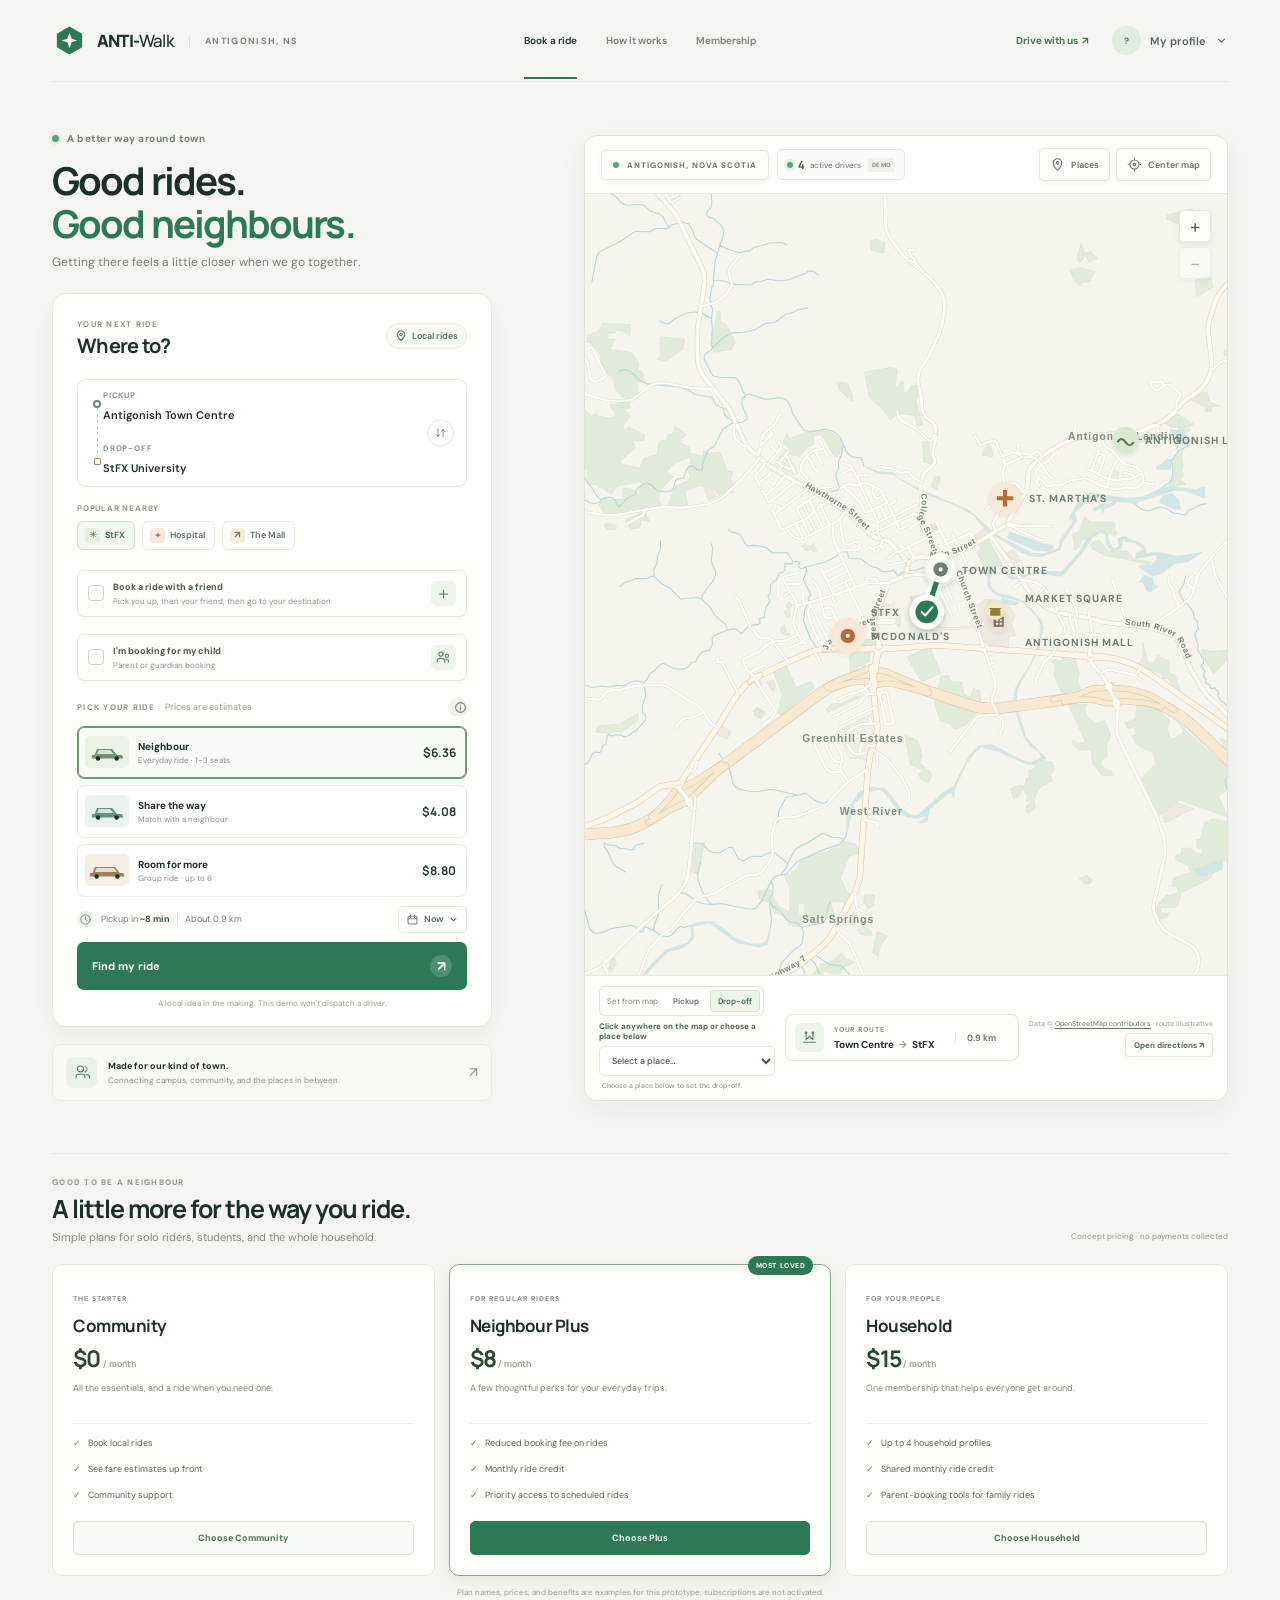
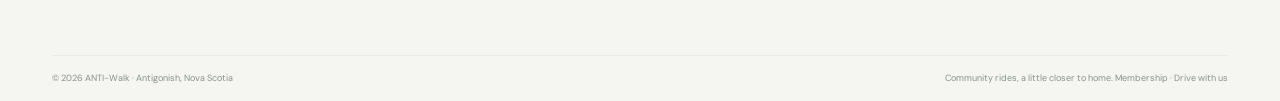
==== index.html @ 7296fa8b "saving updated app" ====
<!doctype html>
<html lang="en">
  <head>
    <meta charset="UTF-8" />
    <meta name="viewport" content="width=device-width, initial-scale=1.0" />
    <meta
      name="description"
      content="A local-first rideshare concept for getting around Antigonish, Nova Scotia."
    />
    <meta name="theme-color" content="#f5f6f1" />
    <title>ANTI-Walk — Antigonish rides</title>
    <link rel="preconnect" href="https://fonts.googleapis.com" />
    <link rel="preconnect" href="https://fonts.gstatic.com" crossorigin />
    <link
      href="https://fonts.googleapis.com/css2?family=DM+Sans:wght@400;500;600;700&family=Manrope:wght@400;500;600;700;800&display=swap"
      rel="stylesheet"
    />
    <link rel="stylesheet" href="styles.css" />
  </head>
  <body>
    <div class="app-shell">
      <header class="topbar">
        <a class="brand" href="#" aria-label="ANTI-Walk home">
          <span class="brand-mark" aria-hidden="true">
            <svg viewBox="0 0 36 36" fill="none">
              <path d="M18 3.5 31 11v14L18 32.5 5 25V11L18 3.5Z" fill="currentColor" />
              <path d="m18 10 2.25 6.2L26 18l-5.75 1.8L18 26l-2.25-6.2L10 18l5.75-1.8L18 10Z" fill="#F5F6F1" />
            </svg>
          </span>
          <span class="brand-name">ANTI-<span>Walk</span></span>
          <span class="brand-location">ANTIGONISH, NS</span>
        </a>
        <nav class="top-nav" aria-label="Main navigation">
          <a class="nav-link active" href="#book">Book a ride</a>
          <a class="nav-link" href="#how-it-works">How it works</a>
          <a class="nav-link" href="#membership">Membership</a>
        </nav>
        <div class="top-actions">
          <a class="top-drive-link" href="driver.html">Drive with us <span aria-hidden="true">↗</span></a>
          <button class="profile-button" id="user-profile-button" type="button" aria-haspopup="dialog" aria-controls="user-profile-dialog">
            <span class="profile-initials" id="profile-initials">?</span>
            <span class="profile-label" id="profile-button-label">My profile</span>
            <svg viewBox="0 0 16 16" aria-hidden="true"><path d="m4 6 4 4 4-4" /></svg>
          </button>
        </div>
      </header>

      <main class="workspace" id="book">
        <section class="booking-column" aria-labelledby="page-title">
          <div class="intro">
            <div class="eyebrow"><span class="live-dot"></span> A better way around town</div>
            <h1 id="page-title">Good rides.<br /><span>Good neighbours.</span></h1>
            <p>Getting there feels a little closer when we go together.</p>
          </div>

          <section class="booking-card" aria-label="Plan your ride">
            <div class="card-heading">
              <div>
                <span class="section-kicker">YOUR NEXT RIDE</span>
                <h2>Where to?</h2>
              </div>
              <span class="local-badge">
                <svg viewBox="0 0 16 16" aria-hidden="true"><path d="M8 14s5-4.3 5-8A5 5 0 0 0 3 6c0 3.7 5 8 5 8Z" /><circle cx="8" cy="6" r="1.7" /></svg>
                Local rides
              </span>
            </div>

            <form id="ride-form">
              <div class="route-fields">
                <div class="route-rail" aria-hidden="true">
                  <span class="rail-dot pickup-dot"></span>
                  <span class="rail-line"></span>
                  <span class="rail-square"></span>
                </div>
                <label class="location-field" for="pickup">
                  <span class="field-label">PICKUP</span>
                  <input id="pickup" name="pickup" list="local-places" value="Antigonish Town Centre" autocomplete="off" required />
                </label>
                <button class="swap-button" id="swap-route" type="button" aria-label="Swap pickup and destination">
                  <svg viewBox="0 0 20 20" aria-hidden="true"><path d="M6 4v11m0 0-3-3m3 3 3-3M14 16V5m0 0-3 3m3-3 3 3" /></svg>
                </button>
                <label class="location-field destination-field" for="destination">
                  <span class="field-label">DROP-OFF</span>
                  <input id="destination" name="destination" list="local-places" value="StFX University" autocomplete="off" required />
                </label>
                <datalist id="local-places">
                  <option value="McDonald's"></option>
                  <option value="Antigonish Town Centre"></option>
                  <option value="StFX University"></option>
                  <option value="St. Martha's Regional Hospital"></option>
                  <option value="Antigonish Mall"></option>
                  <option value="Antigonish Market Square"></option>
                  <option value="Antigonish Landing"></option>
                  <option value="Pomquet Beach"></option>
                  <option value="Paqtnkek Mi'kmaw Nation"></option>
                </datalist>
              </div>

              <div class="quick-destinations">
                <span class="quick-label">POPULAR NEARBY</span>
                <div class="destination-chips">
                  <button class="destination-chip selected" type="button" data-place="StFX University">
                    <span class="chip-icon campus-icon">✳</span> StFX
                  </button>
                  <button class="destination-chip" type="button" data-place="St. Martha's Regional Hospital">
                    <span class="chip-icon hospital-icon">+</span> Hospital
                  </button>
                  <button class="destination-chip" type="button" data-place="Antigonish Mall">
                    <span class="chip-icon shop-icon">↗</span> The Mall
                  </button>
                </div>
              </div>

              <label class="friend-booking-toggle" for="ride-with-friend">
                <input id="ride-with-friend" type="checkbox" />
                <span class="toggle-check" aria-hidden="true"></span>
                <span class="child-toggle-copy"><strong>Book a ride with a friend</strong><small>Pick you up, then your friend, then go to your destination</small></span>
                <span class="friend-icon" aria-hidden="true">＋</span>
              </label>
              <fieldset class="friend-pickup-fields" id="friend-pickup-fields" hidden disabled>
                <legend>Your friend's stop</legend>
                <p>We'll plan the pickup order as you → your friend → your destination.</p>
                <div class="friend-fields">
                  <label class="form-field">Friend's name
                    <input id="friend-name" name="friendName" autocomplete="off" placeholder="First name" required />
                  </label>
                  <label class="form-field">Friend's pickup location
                    <input id="friend-pickup" name="friendPickup" list="local-places" autocomplete="off" placeholder="Enter or choose a place" required />
                  </label>
                </div>
              </fieldset>

              <label class="child-booking-toggle" for="book-for-child">
                <input id="book-for-child" type="checkbox" />
                <span class="toggle-check" aria-hidden="true"></span>
                <span class="child-toggle-copy"><strong>I'm booking for my child</strong><small>Parent or guardian booking</small></span>
                <span class="family-icon" aria-hidden="true">
                  <svg viewBox="0 0 20 20"><circle cx="7" cy="6" r="2.5" /><circle cx="14" cy="8" r="2" /><path d="M2.5 16v-1.5A3.5 3.5 0 0 1 6 11h2a3.5 3.5 0 0 1 3.5 3.5V16m.5-4h1a3 3 0 0 1 3 3v1" /></svg>
                </span>
              </label>
              <fieldset class="child-details" id="child-details" hidden disabled>
                <legend>Child ride details</legend>
                <p class="child-safety-note">Parent-authorized rides are a concept only in this demo. No trip or driver is contacted.</p>
                <div class="child-fields">
                  <label class="form-field">Child's first name
                    <input id="child-name" name="childName" autocomplete="off" placeholder="First name" required />
                  </label>
                  <label class="form-field">Child's age
                    <input id="child-age" name="childAge" type="number" min="1" max="17" inputmode="numeric" placeholder="Age" required />
                  </label>
                  <label class="form-field full-field">Parent / guardian phone
                    <input id="guardian-phone" name="guardianPhone" type="tel" autocomplete="tel" placeholder="Best number to reach you" required />
                  </label>
                  <label class="form-field">Trusted adult at drop-off
                    <input id="dropoff-adult" name="dropoffAdult" autocomplete="off" placeholder="Adult's name" required />
                  </label>
                  <label class="form-field">Their phone number
                    <input id="dropoff-phone" name="dropoffPhone" type="tel" autocomplete="off" placeholder="Contact number" required />
                  </label>
                </div>
                <label class="guardian-consent">
                  <input id="guardian-consent" type="checkbox" required />
                  <span>I am the parent / legal guardian and authorize this ride. I have arranged a safe hand-off at both ends.</span>
                </label>
                <p class="child-privacy-note">Don't enter real contact details in this demo. Information stays in this page and is not sent to a service.</p>
              </fieldset>

              <div class="ride-options-heading">
                <div>
                  <span class="section-kicker">PICK YOUR RIDE</span>
                  <span class="ride-options-note">Prices are estimates</span>
                </div>
                <button class="info-button" type="button" aria-label="About estimated fares" title="Fares are illustrative estimates for this demo.">
                  <svg viewBox="0 0 16 16" aria-hidden="true"><circle cx="8" cy="8" r="6" /><path d="M8 7v4m0-6h.01" /></svg>
                </button>
              </div>
              <div class="ride-options" role="radiogroup" aria-label="Choose a ride">
                <button class="ride-option selected" type="button" role="radio" aria-checked="true" data-ride="neighbour">
                  <span class="ride-art neighbour-art" aria-hidden="true">
                    <svg viewBox="0 0 58 34" fill="none"><path d="M8 21.5h3l3.5-9h22l7 9h5.5a3 3 0 0 1 3 3v2H7v-2a3 3 0 0 1 1-3Z" fill="currentColor" /><path d="m17 14-2.5 6h24l-4.8-6H17Z" fill="#F5F6F1" opacity=".8" /><circle cx="16" cy="26.5" r="3.2" fill="#142D26" /><circle cx="43" cy="26.5" r="3.2" fill="#142D26" /></svg>
                  </span>
                  <span class="ride-copy"><strong>Neighbour</strong><small>Everyday ride · 1–3 seats</small></span>
                  <span class="ride-price" id="neighbour-price">$8.50</span>
                </button>
                <button class="ride-option" type="button" role="radio" aria-checked="false" data-ride="shared">
                  <span class="ride-art shared-art" aria-hidden="true">
                    <svg viewBox="0 0 58 34" fill="none"><path d="M8 21.5h3l3.5-9h22l7 9h5.5a3 3 0 0 1 3 3v2H7v-2a3 3 0 0 1 1-3Z" fill="currentColor" /><path d="m17 14-2.5 6h24l-4.8-6H17Z" fill="#F5F6F1" opacity=".8" /><circle cx="16" cy="26.5" r="3.2" fill="#142D26" /><circle cx="43" cy="26.5" r="3.2" fill="#142D26" /></svg>
                  </span>
                  <span class="ride-copy"><strong>Share the way</strong><small>Match with a neighbour</small></span>
                  <span class="ride-price" id="shared-price">$5.50</span>
                </button>
                <button class="ride-option" type="button" role="radio" aria-checked="false" data-ride="group">
                  <span class="ride-art group-art" aria-hidden="true">
                    <svg viewBox="0 0 58 34" fill="none"><path d="M5 21.5h3l3.5-9h29l7 9h3.5a3 3 0 0 1 3 3v2H4v-2a3 3 0 0 1 1-3Z" fill="currentColor" /><path d="m14 14-2.5 6h32l-4.8-6H14Z" fill="#F5F6F1" opacity=".8" /><circle cx="14" cy="26.5" r="3.2" fill="#142D26" /><circle cx="44" cy="26.5" r="3.2" fill="#142D26" /></svg>
                  </span>
                  <span class="ride-copy"><strong>Room for more</strong><small>Group ride · up to 6</small></span>
                  <span class="ride-price" id="group-price">$12.00</span>
                </button>
              </div>

              <div class="ride-meta">
                <span class="arrival-icon" aria-hidden="true">
                  <svg viewBox="0 0 18 18"><circle cx="9" cy="9" r="6.5" /><path d="M9 5v4l2.5 1.5" /></svg>
                </span>
                <span>Pickup in <strong>~8 min</strong></span>
                <span class="meta-divider"></span>
                <span id="trip-distance">About 3 km</span>
                <button class="schedule-button" type="button" id="schedule-button">
                  <svg viewBox="0 0 16 16" aria-hidden="true"><rect x="2.5" y="4" width="11" height="9.5" rx="1.5" /><path d="M5.5 2.5v3M10.5 2.5v3M2.5 7h11" /></svg>
                  Now
                  <svg class="chevron" viewBox="0 0 16 16" aria-hidden="true"><path d="m4 6 4 4 4-4" /></svg>
                </button>
              </div>

              <button class="request-button" id="request-ride" type="submit">
                <span>Find my ride</span>
                <span class="request-arrow" aria-hidden="true">↗</span>
              </button>
              <p class="demo-note">A local idea in the making. This demo won't dispatch a driver.</p>
            </form>
          </section>

          <div class="community-note" id="how-it-works">
            <span class="community-icon" aria-hidden="true">
              <svg viewBox="0 0 24 24"><path d="M16 20v-1.5a3.5 3.5 0 0 0-3.5-3.5h-5A3.5 3.5 0 0 0 4 18.5V20m6-8a4 4 0 1 0 0-8 4 4 0 0 0 0 8Zm6-7.5a4 4 0 0 1 0 7.7m2 3.3h.5a3.5 3.5 0 0 1 3.5 3.5V20" /></svg>
            </span>
            <span><strong>Made for our kind of town.</strong><small>Connecting campus, community, and the places in between.</small></span>
            <span class="community-arrow" aria-hidden="true">↗</span>
          </div>
        </section>

        <section class="map-panel" aria-label="Interactive map and trip route">
          <div class="map-topline">
            <div class="map-location-group">
              <span class="map-live"><span class="live-dot"></span> ANTIGONISH, NOVA SCOTIA</span>
              <span class="active-driver-counter" aria-label="4 sample active drivers, demo only">
                <span class="active-driver-dot" aria-hidden="true"></span>
                <strong id="active-driver-count">4</strong>
                <span>active drivers</span>
                <small>DEMO</small>
              </span>
            </div>
            <div class="map-topline-actions">
              <button type="button" class="map-layer-button" id="choose-local-place" aria-label="Choose from local places">
                <svg viewBox="0 0 18 18" aria-hidden="true"><path d="M9 16s5-4.2 5-9a5 5 0 0 0-10 0c0 4.8 5 9 5 9Z" /><circle cx="9" cy="7" r="1.5" /></svg>
                <span>Places</span>
              </button>
              <button type="button" class="map-layer-button" id="center-map" aria-label="Center the map">
                <svg viewBox="0 0 18 18" aria-hidden="true"><circle cx="9" cy="9" r="5.5" /><circle cx="9" cy="9" r="1.5" /><path d="M9 1v2m0 12v2M1 9h2m12 0h2" /></svg>
                <span>Center map</span>
              </button>
            </div>
          </div>
          <div class="map-canvas" id="map-canvas">
            <div class="local-map-fallback" id="local-map-fallback" hidden>
              <div class="local-map-fallback-card">
                <strong>Choose a local place</strong>
                <p id="local-map-target-label">Choose a local place to set your selected stop. No map key is needed.</p>
                <div class="local-map-places" role="group" aria-label="Choose a local place">
                  <button type="button" class="local-map-place" data-local-place="McDonald's">McDonald's</button>
                  <button type="button" class="local-map-place" data-local-place="Antigonish Town Centre">Town Centre</button>
                  <button type="button" class="local-map-place" data-local-place="StFX University">StFX</button>
                  <button type="button" class="local-map-place" data-local-place="St. Martha's Regional Hospital">St. Martha's Hospital</button>
                  <button type="button" class="local-map-place" data-local-place="Antigonish Mall">Antigonish Mall</button>
                  <button type="button" class="local-map-place" data-local-place="Antigonish Market Square">Market Square</button>
                </div>
              </div>
            </div>
            <svg class="map-drawing" id="local-map" viewBox="0 0 900 760" preserveAspectRatio="xMidYMid slice" role="group" aria-labelledby="map-title map-desc">
              <title id="map-title">Street map of Antigonish, Nova Scotia</title>
              <desc id="map-desc">A local map using OpenStreetMap roads, buildings, land cover, and waterways. Click a labeled place or any map position to set the selected stop; drag to pan and use the plus and minus buttons to zoom.</desc>
              <defs>
                <filter id="marker-shadow" x="-60%" y="-60%" width="220%" height="220%">
                  <feDropShadow dx="0" dy="4" stdDeviation="4" flood-color="#254137" flood-opacity=".16" />
                </filter>
              </defs>
              <image href="antigonish-map.svg" x="0" y="0" width="900" height="760" preserveAspectRatio="none" aria-hidden="true" />
              <g class="map-place" data-map-place="town">
                <circle cx="483.8" cy="365.4" r="16" fill="#FCFDF9" />
                <circle cx="483.8" cy="365.4" r="5" fill="#657A6C" />
                <text x="504.8" y="369.4">TOWN CENTRE</text>
              </g>
              <g class="map-place" data-map-place="stfx">
                <circle cx="470.3" cy="406.8" r="18" fill="#DAE8D2" />
                <path d="M470.3 392.8 474.3 403.8l11 3-11 3-4 11-4-11-11-3 11-3 4-11Z" fill="#426B4D" />
                <text x="444" y="410.8" text-anchor="end">STFX</text>
              </g>
              <g class="map-place" data-map-place="hospital">
                <circle cx="546.5" cy="296.1" r="16" fill="#F8E8D8" />
                <path d="M544.5 288.1h4v6h6v4h-6v6h-4v-6h-6v-4h6v-6Z" fill="#B56B3D" />
                <text x="569.5" y="300.1">ST. MARTHA'S</text>
              </g>
              <g class="map-place" data-map-place="mcdonalds">
                <circle cx="393.4" cy="430.1" r="17" fill="#F8E8D8" />
                <circle cx="393.4" cy="430.1" r="7" fill="#B56B3D" />
                <circle cx="393.4" cy="430.1" r="2" fill="#FCFDF9" />
                <text x="416.4" y="434.1">MCDONALD'S</text>
              </g>
              <g class="map-place" data-map-place="mall">
                <circle cx="540.3" cy="416.4" r="10" fill="#E8E2D6" />
                <path d="M535.3 411.4h10v10h-10z" fill="#7B6A53" opacity=".9" />
                <path d="M537.8 413.9h2v2h-2zm3.5 0h2v2h-2zm-3.5 3.5h2v2h-2zm3.5 0h2v2h-2z" fill="#F5F6F1" />
                <text x="566" y="440">ANTIGONISH MALL</text>
              </g>
              <g class="map-place" data-map-place="market">
                <circle cx="537" cy="405.5" r="9" fill="#F5E9BF" />
                <path d="M532 405.5h10v5h-10zM531 403h12l-2 2.5h-8l-2-2.5Z" fill="#947D38" />
                <text x="566" y="397">MARKET SQUARE</text>
              </g>
              <g class="map-place" data-map-place="landing">
                <circle cx="663.8" cy="239.5" r="13" fill="#DAE8D2" />
                <path d="M655.8 241.5c3-4 5-4 8 0s5 4 8 0" fill="none" stroke="#537A55" stroke-width="2" />
                <text x="682.8" y="243.5">ANTIGONISH LANDING</text>
              </g>
              <path id="route-shadow" d="M483.8 365.4 L470.3 406.8" fill="none" stroke="#FAFCF7" stroke-width="13" stroke-linecap="round" />
              <path id="route-line" d="M483.8 365.4 L470.3 406.8" fill="none" stroke="#2E7955" stroke-width="5" stroke-linecap="round" stroke-dasharray="7 7" />
              <g id="pickup-marker" class="map-marker" transform="translate(483.8 365.4)" filter="url(#marker-shadow)">
                <circle r="13" fill="#FCFDF9" />
                <circle r="7" fill="#6C7E70" />
                <circle r="2" fill="#FCFDF9" />
              </g>
              <g id="destination-marker" class="map-marker" transform="translate(470.3 406.8)" filter="url(#marker-shadow)">
                <circle r="17" fill="#FCFDF9" />
                <circle r="11" fill="#2E7955" />
                <path d="m-5 0 3.5 3.5 7-8" fill="none" stroke="#FCFDF9" stroke-width="2" stroke-linecap="round" stroke-linejoin="round" />
              </g>
              <g id="friend-marker" class="map-marker" transform="translate(300 430)" filter="url(#marker-shadow)" display="none">
                <circle r="15" fill="#FCFDF9" />
                <circle r="9" fill="#C18A43" />
                <text x="0" y="3" text-anchor="middle" fill="#FCFDF9" font-family="DM Sans,sans-serif" font-size="9" font-weight="700">F</text>
              </g>
              <g class="map-decoration" transform="translate(778 35)">
                <circle cx="26" cy="26" r="25" fill="#FCFDF9" opacity=".9" />
                <path d="m26 10 6 16-6-3-6 3 6-16Z" fill="#2E7955" />
                <text x="26" y="45" text-anchor="middle" fill="#6C7E70" font-family="DM Sans,sans-serif" font-size="8" font-weight="700">N</text>
              </g>
            </svg>
            <div class="map-zoom-controls" role="group" aria-label="Map zoom controls">
              <button type="button" id="zoom-map-in" aria-label="Zoom in">+</button>
              <button type="button" id="zoom-map-out" aria-label="Zoom out">−</button>
            </div>
          </div>
          <div class="map-toolbar">
            <div class="map-pick-area">
              <div class="map-pick-controls" id="map-pick-controls" role="group" aria-label="Choose what to set from the map">
                <span>Set from map</span>
                <button type="button" class="map-target-button" data-map-target="pickup" aria-pressed="false">Pickup</button>
                <button type="button" class="map-target-button" id="map-friend-target" data-map-target="friend" aria-pressed="false" hidden>Friend</button>
                <button type="button" class="map-target-button active" data-map-target="destination" aria-pressed="true">Drop-off</button>
              </div>
              <label class="map-place-label" for="map-place-select">Click anywhere on the map or choose a place below</label>
              <select id="map-place-select" class="map-place-select" aria-label="Choose a nearby pickup or drop-off location">
                <option value="">Select a place…</option>
                <option value="McDonald's">McDonald's</option>
                <option value="Antigonish Town Centre">Town Centre</option>
                <option value="StFX University">StFX University</option>
                <option value="St. Martha's Regional Hospital">St. Martha's Hospital</option>
                <option value="Antigonish Mall">Antigonish Mall</option>
                <option value="Antigonish Market Square">Market Square</option>
                <option value="Antigonish Landing">Antigonish Landing</option>
              </select>
              <div class="map-pick-instruction" id="map-pick-instruction">Choose a place below to set the drop-off.</div>
            </div>
            <div class="route-summary">
              <span class="summary-icon" aria-hidden="true">
                <svg viewBox="0 0 20 20"><path d="M3 15.5h14m-11-11v8l4-4 4 4v-8" /><circle cx="6" cy="4.5" r="1" /><circle cx="14" cy="4.5" r="1" /></svg>
              </span>
              <span><small>YOUR ROUTE</small><strong class="route-summary-text"><span id="route-origin-label">Town Centre</span><span id="friend-route-summary" hidden> <i>→</i> <span id="friend-route-label"></span></span> <i>→</i> <span id="route-destination-label">StFX</span></strong></span>
              <span class="summary-distance" id="map-distance">3.1 km</span>
            </div>
            <div class="map-footer-actions">
              <div class="map-disclaimer" id="map-disclaimer">
                Data © <a href="https://www.openstreetmap.org/copyright" target="_blank" rel="noopener noreferrer">OpenStreetMap contributors</a> · route illustrative
              </div>
              <a class="map-directions-link" id="map-directions-link" href="https://www.google.com/maps/dir/?api=1&amp;origin=Antigonish%20Town%20Centre%2C%20Antigonish%2C%20NS&amp;destination=StFX%20University%2C%20Antigonish%2C%20NS&amp;travelmode=driving" target="_blank" rel="noopener noreferrer">Open directions ↗</a>
            </div>
          </div>
        </section>
      </main>
      <section class="membership-section" id="membership" aria-labelledby="membership-title">
        <div class="membership-heading">
          <div>
            <span class="section-kicker">GOOD TO BE A NEIGHBOUR</span>
            <h2 id="membership-title">A little more for the way you ride.</h2>
            <p>Simple plans for solo riders, students, and the whole household.</p>
          </div>
          <span class="membership-note">Concept pricing · no payments collected</span>
        </div>
        <div class="membership-grid">
          <article class="membership-card">
            <span class="plan-label">THE STARTER</span>
            <h3>Community</h3>
            <p class="plan-price">$0<span> / month</span></p>
            <p class="plan-summary">All the essentials, and a ride when you need one.</p>
            <ul><li>Book local rides</li><li>See fare estimates up front</li><li>Community support</li></ul>
            <button type="button" class="plan-button" data-plan="Community">Choose Community</button>
          </article>
          <article class="membership-card featured-plan">
            <span class="plan-label">FOR REGULAR RIDERS</span>
            <h3>Neighbour Plus</h3>
            <p class="plan-price">$8<span> / month</span></p>
            <p class="plan-summary">A few thoughtful perks for your everyday trips.</p>
            <ul><li>Reduced booking fee on rides</li><li>Monthly ride credit</li><li>Priority access to scheduled rides</li></ul>
            <button type="button" class="plan-button" data-plan="Neighbour Plus">Choose Plus</button>
            <span class="popular-plan">MOST LOVED</span>
          </article>
          <article class="membership-card">
            <span class="plan-label">FOR YOUR PEOPLE</span>
            <h3>Household</h3>
            <p class="plan-price">$15<span> / month</span></p>
            <p class="plan-summary">One membership that helps everyone get around.</p>
            <ul><li>Up to 4 household profiles</li><li>Shared monthly ride credit</li><li>Parent-booking tools for family rides</li></ul>
            <button type="button" class="plan-button" data-plan="Household">Choose Household</button>
          </article>
        </div>
        <p class="membership-footnote">Plan names, prices, and benefits are examples for this prototype; subscriptions are not activated.</p>
      </section>
      <div class="toast" id="toast" role="status" aria-live="polite"></div>
      <dialog class="schedule-dialog" id="schedule-dialog">
        <form method="dialog">
          <span class="dialog-kicker">PLAN AHEAD</span>
          <h2>When do you need a ride?</h2>
          <p>Choose a time to see how a scheduled trip could work.</p>
          <label for="ride-time">Pickup time</label>
          <input type="datetime-local" id="ride-time" />
          <div class="dialog-actions">
            <button class="dialog-cancel" value="cancel">Cancel</button>
            <button class="dialog-confirm" id="save-time" value="confirm">Set pickup time</button>
          </div>
        </form>
      </dialog>
      <dialog class="schedule-dialog user-profile-dialog" id="user-profile-dialog">
        <form id="user-profile-form">
          <div class="profile-dialog-heading">
            <div>
              <span class="dialog-kicker">YOUR RIDER PROFILE</span>
              <h2>Make yourself at home.</h2>
            </div>
            <button class="profile-dialog-close" id="close-profile-dialog" type="button" aria-label="Close profile">×</button>
          </div>
          <p>Keep your rider details handy for future trips.</p>
          <label for="rider-name">Name you'd like us to use</label>
          <input id="rider-name" name="name" autocomplete="name" maxlength="60" placeholder="Your name" required />
          <label for="rider-email">Email <span class="optional-label">OPTIONAL</span></label>
          <input id="rider-email" name="email" type="email" autocomplete="email" maxlength="120" placeholder="you@example.com" />
          <label for="rider-phone">Phone <span class="optional-label">OPTIONAL</span></label>
          <input id="rider-phone" name="phone" type="tel" autocomplete="tel" maxlength="30" placeholder="(902) 555-0123" />
          <label for="rider-type">I mostly ride as</label>
          <select id="rider-type" name="riderType">
            <option>Local rider</option>
            <option>StFX student</option>
            <option>Parent or caregiver</option>
            <option>Visitor to Antigonish</option>
          </select>
          <div class="profile-membership-row"><span>Current concept plan</span><strong id="profile-membership">Community</strong></div>
          <p class="profile-storage-note">This demo saves your profile only in this browser on this device. No account service is connected.</p>
          <p class="profile-status" id="profile-status" role="status" aria-live="polite"></p>
          <div class="dialog-actions">
            <button class="dialog-cancel" id="cancel-profile-dialog" type="button">Cancel</button>
            <button class="dialog-confirm" type="submit">Save profile</button>
          </div>
        </form>
      </dialog>
      <footer class="site-footer">
        <span>© 2026 ANTI-Walk · Antigonish, Nova Scotia</span>
        <span>Community rides, a little closer to home. <a href="#membership">Membership</a> · <a href="driver.html">Drive with us</a></span>
      </footer>
    </div>
    <script src="app.js"></script>
  </body>
</html>
---- styles.css ----
:root {
  color-scheme: light;
  --ink: #1d3028;
  --ink-soft: #52635a;
  --muted: #8c968d;
  --green: #2e7955;
  --green-dark: #235d41;
  --green-pale: #edf4ed;
  --paper: #f5f6f1;
  --white: #fffefa;
  --line: #e8ebe4;
  --font-body: "DM Sans", sans-serif;
  --font-display: "Manrope", sans-serif;
  font-family: var(--font-body);
  color: var(--ink);
  background: var(--paper);
  font-synthesis: none;
  text-rendering: optimizeLegibility;
}

* { box-sizing: border-box; }

body {
  margin: 0;
  min-width: 320px;
  min-height: 100vh;
  background: var(--paper);
}

button, input { font: inherit; }
button { color: inherit; }
a { color: inherit; text-decoration: none; }

.app-shell {
  width: min(1512px, 100%);
  min-height: 100vh;
  margin: 0 auto;
  padding: 0 52px;
}

.topbar {
  height: 82px;
  display: flex;
  align-items: center;
  justify-content: space-between;
  border-bottom: 1px solid #e8ebe5;
}

.brand {
  display: flex;
  align-items: center;
  gap: 10px;
}

.brand-mark { width: 35px; height: 35px; color: var(--green); display: inline-flex; }
.brand-mark svg { width: 100%; height: 100%; }
.brand-name { font: 800 17px/1 var(--font-display); letter-spacing: -.8px; }
.brand-name span { font-weight: 500; }
.brand-location {
  color: #78867d;
  border-left: 1px solid #dfe4db;
  margin-left: 5px;
  padding-left: 15px;
  font-size: 9px;
  font-weight: 700;
  letter-spacing: 1.35px;
}

.top-nav { display: flex; align-items: center; gap: 36px; margin-left: 54px; }
.nav-link { color: #77827a; font-size: 12px; font-weight: 600; transition: color .18s ease; }
.nav-link:hover, .nav-link.active { color: var(--ink); }
.nav-link.active { position: relative; }
.nav-link.active::after {
  content: "";
  position: absolute;
  bottom: -32px;
  left: 0;
  width: 100%;
  height: 2px;
  background: var(--green);
}

.profile-button {
  display: flex;
  align-items: center;
  gap: 9px;
  padding: 6px 0 6px 9px;
  border: 0;
  background: transparent;
  cursor: pointer;
  color: var(--ink-soft);
  font-size: 11px;
  font-weight: 600;
}
.profile-initials {
  width: 29px;
  height: 29px;
  display: grid;
  place-items: center;
  border-radius: 50%;
  color: #4c7057;
  background: #e2ebdf;
  font-size: 9px;
  font-weight: 700;
}
.profile-button svg, .schedule-button .chevron { width: 13px; height: 13px; fill: none; stroke: currentColor; stroke-width: 1.5; }

.workspace {
  min-height: calc(100vh - 128px);
  display: grid;
  grid-template-columns: minmax(390px, 440px) minmax(0, 1fr);
  gap: clamp(42px, 7.2vw, 106px);
  padding: 49px 0 52px;
}

.booking-column { width: 100%; max-width: 440px; }
.intro { margin: 1px 0 23px; }
.eyebrow, .map-live {
  display: flex;
  align-items: center;
  gap: 8px;
  color: #748176;
  font-size: 10px;
  font-weight: 700;
  letter-spacing: .55px;
}
.live-dot {
  width: 7px;
  height: 7px;
  flex: 0 0 auto;
  border-radius: 50%;
  background: #5da477;
  box-shadow: 0 0 0 3px #e4efe3;
}
h1 {
  margin: 14px 0 8px;
  font: 700 clamp(31px, 3vw, 39px)/1.13 var(--font-display);
  letter-spacing: -1.9px;
}
h1 span { color: var(--green); }
.intro p { margin: 0; color: #77837a; font-size: 12px; }

.booking-card {
  padding: 25px 24px 18px;
  border: 1px solid #e6e9e1;
  border-radius: 14px;
  background: var(--white);
  box-shadow: 0 7px 25px rgba(27, 49, 37, .045);
}
.card-heading { display: flex; align-items: flex-start; justify-content: space-between; margin-bottom: 21px; }
.section-kicker {
  display: block;
  color: #8b968d;
  font-size: 8px;
  font-weight: 700;
  letter-spacing: 1.25px;
}
.card-heading h2 {
  margin: 5px 0 0;
  font: 700 20px/1.2 var(--font-display);
  letter-spacing: -.7px;
}
.local-badge {
  display: inline-flex;
  align-items: center;
  gap: 5px;
  margin-top: 4px;
  padding: 6px 8px;
  border: 1px solid #e5eee4;
  border-radius: 20px;
  color: #55725c;
  background: #f7faf4;
  font-size: 9px;
  font-weight: 600;
}
.local-badge svg { width: 12px; height: 12px; fill: none; stroke: currentColor; stroke-width: 1.4; }

.route-fields {
  position: relative;
  display: flex;
  flex-direction: column;
  padding-left: 25px;
  border: 1px solid #e7eae3;
  border-radius: 9px;
  background: #fff;
}
.route-rail { position: absolute; top: 20px; bottom: 21px; left: 15px; display: flex; align-items: center; flex-direction: column; }
.rail-dot { width: 8px; height: 8px; flex: 0 0 auto; border: 2px solid #698773; border-radius: 50%; }
.rail-line { width: 1px; min-height: 15px; flex: 1; background: repeating-linear-gradient(to bottom, #bec9bd 0, #bec9bd 3px, transparent 3px, transparent 6px); }
.rail-square { width: 7px; height: 7px; flex: 0 0 auto; border: 1.5px solid #bb8553; border-radius: 1px; }
.location-field { display: block; min-width: 0; padding: 10px 12px 9px 0; }
.location-field + .location-field { border-top: 1px solid #edf0ea; }
.field-label { display: block; margin-bottom: 3px; color: #8b968d; font-size: 8px; font-weight: 700; letter-spacing: .8px; }
.location-field input {
  width: 100%;
  padding: 0;
  border: 0;
  outline: 0;
  color: var(--ink);
  background: transparent;
  font-size: 11px;
  font-weight: 600;
}
.location-field input:focus-visible { text-decoration: underline; text-decoration-color: #b6d0b9; text-underline-offset: 3px; }
.swap-button {
  position: absolute;
  z-index: 1;
  top: 50%;
  right: 12px;
  display: grid;
  width: 27px;
  height: 27px;
  place-items: center;
  transform: translateY(-50%);
  border: 1px solid #e7ebe4;
  border-radius: 50%;
  background: #fffefa;
  cursor: pointer;
  transition: background .15s, transform .15s;
}
.swap-button:hover { background: #eff5ed; transform: translateY(-50%) rotate(180deg); }
.swap-button svg { width: 13px; height: 13px; fill: none; stroke: #718076; stroke-width: 1.3; stroke-linecap: round; stroke-linejoin: round; }

.quick-destinations { margin: 16px 0 20px; }
.quick-label { display: block; margin-bottom: 8px; color: #939c93; font-size: 8px; font-weight: 700; letter-spacing: .8px; }
.destination-chips { display: flex; flex-wrap: wrap; gap: 7px; }
.destination-chip {
  display: inline-flex;
  align-items: center;
  gap: 5px;
  padding: 6px 9px 6px 7px;
  border: 1px solid #e9ece5;
  border-radius: 6px;
  color: #617067;
  background: #fff;
  cursor: pointer;
  font-size: 9px;
  font-weight: 600;
  transition: border-color .15s, background .15s, color .15s;
}
.destination-chip:hover, .destination-chip.selected { border-color: #d3e2d2; color: #3d684a; background: #f2f7f0; }
.chip-icon { display: inline-grid; width: 15px; height: 15px; place-items: center; border-radius: 4px; font-size: 10px; font-weight: 700; line-height: 1; }
.campus-icon { color: #507a50; background: #e6efe0; }
.hospital-icon { color: #a9714b; background: #f5eadd; }
.shop-icon { color: #817553; background: #f1eddf; }

.ride-options-heading { display: flex; justify-content: space-between; align-items: center; margin: 0 0 9px; }
.ride-options-heading > div { display: flex; align-items: baseline; gap: 9px; }
.ride-options-note { color: #98a097; font-size: 9px; }
.info-button { display: grid; width: 19px; height: 19px; place-items: center; border: 0; border-radius: 50%; background: #f0f3ed; color: #718075; cursor: help; }
.info-button svg { width: 13px; height: 13px; fill: none; stroke: currentColor; stroke-width: 1.3; stroke-linecap: round; }
.ride-options { display: grid; gap: 6px; }
.ride-option {
  min-height: 53px;
  display: flex;
  align-items: center;
  gap: 9px;
  padding: 6px 10px 6px 7px;
  border: 1px solid #eceee9;
  border-radius: 7px;
  text-align: left;
  background: #fff;
  cursor: pointer;
  transition: border-color .15s, background .15s, box-shadow .15s;
}
.ride-option:hover { border-color: #cdddcf; }
.ride-option.selected { border-color: #6b9b76; background: #f7faf5; box-shadow: inset 0 0 0 1px #6b9b76; }
.ride-art { width: 44px; height: 32px; flex: 0 0 auto; display: grid; place-items: center; border-radius: 5px; background: #edf3e9; }
.ride-art svg { width: 40px; height: 28px; }
.neighbour-art { color: #729269; background: #ecf2e7; }
.shared-art { color: #648e8a; background: #eaf3f0; }
.group-art { color: #a0805c; background: #f4eee5; }
.ride-copy { min-width: 0; display: flex; flex: 1; flex-direction: column; gap: 2px; }
.ride-copy strong { font-size: 10px; font-weight: 700; }
.ride-copy small { color: #89938b; font-size: 8px; }
.ride-price { color: #243b2e; font: 700 12px var(--font-display); white-space: nowrap; }

.ride-meta { min-height: 45px; display: flex; align-items: center; gap: 7px; color: #728078; font-size: 9px; }
.ride-meta strong { color: #3b5745; font-weight: 700; }
.arrival-icon { display: grid; place-items: center; width: 17px; height: 17px; border-radius: 50%; color: #698170; background: #eff4ed; }
.arrival-icon svg { width: 13px; height: 13px; fill: none; stroke: currentColor; stroke-width: 1.2; stroke-linecap: round; }
.meta-divider { height: 12px; border-left: 1px solid #dce1d9; }
.schedule-button {
  display: inline-flex;
  align-items: center;
  gap: 5px;
  margin-left: auto;
  padding: 6px 7px;
  border: 1px solid #e8ebe4;
  border-radius: 5px;
  color: #53665b;
  background: #fff;
  cursor: pointer;
  font-size: 9px;
  font-weight: 600;
}
.schedule-button:hover { border-color: #b5cdb8; }
.schedule-button > svg:first-child { width: 13px; height: 13px; fill: none; stroke: #6d8073; stroke-width: 1.25; stroke-linecap: round; stroke-linejoin: round; }
.schedule-button .chevron { width: 11px; height: 11px; }
.request-button {
  width: 100%;
  display: flex;
  align-items: center;
  justify-content: space-between;
  padding: 13px 15px;
  border: 0;
  border-radius: 7px;
  color: #fff;
  background: var(--green);
  cursor: pointer;
  font-size: 11px;
  font-weight: 700;
  transition: background .15s, transform .15s;
}
.request-button:hover { background: var(--green-dark); transform: translateY(-1px); }
.request-arrow { display: grid; width: 22px; height: 22px; place-items: center; border-radius: 50%; background: rgba(255,255,255,.16); font-size: 14px; }
.demo-note { margin: 8px 0 0; color: #9aa198; text-align: center; font-size: 8px; }

.community-note {
  display: flex;
  align-items: center;
  gap: 11px;
  margin-top: 17px;
  padding: 12px 13px;
  border: 1px solid #e8ece4;
  border-radius: 9px;
  background: rgba(255, 254, 250, .55);
}
.community-icon { display: grid; width: 31px; height: 31px; flex: 0 0 auto; place-items: center; border-radius: 7px; color: #598064; background: #ebf2e8; }
.community-icon svg { width: 18px; height: 18px; fill: none; stroke: currentColor; stroke-width: 1.35; stroke-linecap: round; stroke-linejoin: round; }
.community-note > span:nth-child(2) { display: flex; flex: 1; flex-direction: column; gap: 3px; }
.community-note strong { font-size: 9px; }
.community-note small { color: #869188; font-size: 8px; }
.community-arrow { color: #829287; font-size: 14px; }

.map-panel {
  position: relative;
  min-width: 0;
  min-height: 640px;
  margin-top: 4px;
  overflow: hidden;
  border: 1px solid #e0e5db;
  border-radius: 13px;
  background: #eef1e8;
  box-shadow: 0 8px 30px rgba(27, 49, 37, .05);
}
.map-topline {
  position: absolute;
  z-index: 2;
  top: 18px;
  left: 19px;
  right: 19px;
  display: flex;
  justify-content: space-between;
  align-items: center;
}
.map-live { padding: 9px 11px; border: 1px solid rgba(224, 231, 220, .8); border-radius: 5px; color: #68786c; background: rgba(255, 254, 250, .89); font-size: 8px; letter-spacing: .9px; box-shadow: 0 2px 6px rgba(30, 50, 37, .04); }
.map-live .live-dot { width: 6px; height: 6px; box-shadow: none; }
.map-topline-actions { display: flex; align-items: center; gap: 6px; }
.map-layer-button {
  display: flex;
  align-items: center;
  gap: 6px;
  padding: 8px 10px;
  border: 1px solid rgba(224, 231, 220, .9);
  border-radius: 5px;
  color: #65756a;
  background: rgba(255, 254, 250, .89);
  cursor: pointer;
  font-size: 9px;
  font-weight: 600;
  box-shadow: 0 2px 6px rgba(30, 50, 37, .04);
}
.map-layer-button:hover { background: #fff; }
.map-layer-button svg { width: 15px; height: 15px; fill: none; stroke: currentColor; stroke-width: 1.3; }
.map-canvas { position: absolute; inset: 0; overflow: hidden; background: #f5f4ed; }
.map-drawing { display: block; width: 100%; height: 100%; min-height: 100%; touch-action: none; cursor: grab; -webkit-user-select: none; user-select: none; }
.map-drawing text { -webkit-user-select: none; user-select: none; }
.map-drawing.is-panning { cursor: grabbing; }
.map-place text { fill: #6f7d71; font-family: "DM Sans", sans-serif; font-size: 10px; font-weight: 700; letter-spacing: 1px; }
.map-place circle { filter: drop-shadow(0 2px 2px rgba(58, 76, 57, .08)); }
.map-place-selectable { cursor: pointer; }
.map-place-selectable:focus-visible { outline: none; filter: drop-shadow(0 0 4px rgba(46, 121, 85, .8)); }
.map-place-selectable:hover text { fill: #2e7955; }
#route-line { stroke-dasharray: none; }
.map-marker { transition: transform .28s ease; }
.map-zoom-controls { position: absolute; z-index: 2; top: 16px; right: 16px; display: grid; gap: 5px; }
.map-zoom-controls button { display: grid; width: 32px; height: 32px; place-items: center; border: 1px solid rgba(224, 231, 220, .9); border-radius: 5px; color: #46634d; background: rgba(255, 254, 250, .95); box-shadow: 0 2px 6px rgba(30, 50, 37, .08); cursor: pointer; font-size: 19px; line-height: 1; }
.map-zoom-controls button:hover, .map-zoom-controls button:focus-visible { background: #fff; outline: 2px solid #dcebd8; }
.map-zoom-controls button:disabled { opacity: .45; cursor: not-allowed; }
.route-summary {
  position: absolute;
  bottom: 30px;
  left: 30px;
  display: flex;
  align-items: center;
  gap: 10px;
  padding: 11px 13px;
  border: 1px solid rgba(226, 232, 223, .9);
  border-radius: 8px;
  background: rgba(255, 254, 250, .95);
  box-shadow: 0 4px 14px rgba(32, 54, 41, .07);
}
.summary-icon { display: grid; width: 29px; height: 29px; place-items: center; border-radius: 6px; color: #568060; background: #edf4ea; }
.summary-icon svg { width: 17px; height: 17px; fill: none; stroke: currentColor; stroke-width: 1.25; stroke-linecap: round; stroke-linejoin: round; }
.route-summary > span:nth-child(2) { display: flex; flex-direction: column; gap: 4px; }
.route-summary small { color: #89948b; font-size: 7px; font-weight: 700; letter-spacing: .9px; }
.route-summary strong { font-size: 10px; font-weight: 700; }
.route-summary strong i { padding: 0 3px; color: #92a195; font-style: normal; }
.summary-distance { margin-left: 10px; padding-left: 11px; border-left: 1px solid #e5e9e2; color: #627568; font-size: 9px; font-weight: 600; white-space: nowrap; }
.map-caption {
  position: absolute;
  right: 30px;
  bottom: 42px;
  display: flex;
  align-items: center;
  gap: 9px;
  color: #809084;
  font: 600 9px var(--font-display);
}
.caption-line { width: 21px; height: 1px; background: #a9b8a7; }
.map-disclaimer { position: absolute; right: 19px; top: 72px; color: #879287; font-size: 8px; text-shadow: 0 1px 1px #f4f6ef; }

.site-footer {
  min-height: 46px;
  display: flex;
  align-items: center;
  justify-content: space-between;
  border-top: 1px solid #e8ebe5;
  color: #879188;
  font-size: 9px;
}

.toast {
  position: fixed;
  z-index: 5;
  right: 25px;
  bottom: 25px;
  max-width: min(380px, calc(100vw - 32px));
  padding: 13px 16px;
  transform: translateY(12px);
  border: 1px solid #d9e7d8;
  border-radius: 8px;
  color: #395943;
  background: #fbfdf8;
  box-shadow: 0 8px 24px rgba(32, 54, 41, .13);
  font-size: 11px;
  opacity: 0;
  pointer-events: none;
  transition: opacity .2s, transform .2s;
}
.toast.visible { transform: translateY(0); opacity: 1; }

.schedule-dialog {
  width: min(400px, calc(100% - 32px));
  padding: 26px;
  border: 1px solid #e4e9e0;
  border-radius: 12px;
  color: var(--ink);
  background: var(--white);
  box-shadow: 0 16px 50px rgba(21, 39, 29, .2);
}
.schedule-dialog::backdrop { background: rgba(24, 42, 31, .3); backdrop-filter: blur(2px); }
.dialog-kicker { color: #849187; font-size: 8px; font-weight: 700; letter-spacing: 1.2px; }
.schedule-dialog h2 { margin: 8px 0; font: 700 20px var(--font-display); letter-spacing: -.7px; }
.schedule-dialog p { margin: 0 0 20px; color: #7d8980; font-size: 11px; }
.schedule-dialog label { display: block; margin-bottom: 6px; color: #69786e; font-size: 9px; font-weight: 700; }
.schedule-dialog input { width: 100%; padding: 10px; border: 1px solid #e4e9e0; border-radius: 6px; color: var(--ink); background: #fff; font-size: 11px; }
.dialog-actions { display: flex; justify-content: flex-end; gap: 8px; margin-top: 20px; }
.dialog-actions button { padding: 9px 12px; border-radius: 6px; cursor: pointer; font-size: 10px; font-weight: 700; }
.dialog-cancel { border: 1px solid #e6eae3; color: #617067; background: #fff; }
.dialog-confirm { border: 1px solid var(--green); color: #fff; background: var(--green); }

@media (min-width: 1480px) {
  .workspace { grid-template-columns: 440px minmax(0, 1fr); gap: 106px; }
}

@media (max-width: 1120px) {
  .app-shell { padding: 0 30px; }
  .workspace { grid-template-columns: minmax(365px, 410px) minmax(0, 1fr); gap: 35px; }
  .map-panel { min-height: 620px; }
  .map-caption { display: none; }
}

@media (max-width: 860px) {
  .app-shell { padding: 0 23px; }
  .topbar { height: 70px; }
  .top-nav { margin-left: 0; gap: 21px; }
  .workspace { grid-template-columns: minmax(330px, .92fr) minmax(310px, 1fr); gap: 22px; padding: 34px 0 38px; }
  .booking-card { padding: 20px 17px 15px; }
  .map-panel { min-height: 600px; }
  .route-summary { left: 13px; bottom: 14px; }
  .map-topline { left: 12px; right: 12px; top: 12px; }
  .map-live { font-size: 7px; }
  .map-layer-button span { display: none; }
  #choose-local-place { width: auto; }
  #choose-local-place span { display: inline; }
}

@media (max-width: 680px) {
  .app-shell { padding: 0 16px; }
  .topbar { height: 64px; }
  .brand { gap: 7px; }
  .brand-mark { width: 30px; height: 30px; }
  .brand-name { font-size: 15px; }
  .brand-location { display: none; }
  .top-nav { display: none; }
  .profile-button { padding-right: 1px; }
  .profile-label, .profile-button > svg { display: none; }
  .workspace { min-height: auto; display: flex; flex-direction: column; gap: 17px; padding: 24px 0 30px; }
  .booking-column { max-width: none; }
  .intro { margin: 0 0 17px; }
  .eyebrow { font-size: 9px; }
  h1 { margin-top: 11px; font-size: 32px; }
  .intro p { font-size: 11px; }
  .booking-card { padding: 19px 16px 14px; }
  .map-panel { order: -1; min-height: 270px; height: 270px; margin-top: 0; border-radius: 10px; }
  .map-drawing { width: 100%; min-width: 0; height: 100%; transform: none; }
  .map-live { padding: 7px 9px; }
  .map-layer-button { width: 30px; height: 30px; justify-content: center; }
  .map-disclaimer { top: 54px; right: 12px; }
  .route-summary { bottom: 11px; left: 11px; padding: 8px 10px; }
  .summary-icon { width: 25px; height: 25px; }
  .route-summary strong { font-size: 9px; }
  .summary-distance { margin-left: 3px; padding-left: 8px; font-size: 8px; }
  .map-place text { font-size: 9px; }
  .community-note { margin-top: 13px; }
  .site-footer { align-items: flex-start; flex-direction: column; justify-content: center; gap: 5px; padding: 12px 0; font-size: 8px; }
  .toast { right: 16px; bottom: 16px; }
}

@media (prefers-reduced-motion: reduce) {
  *, *::before, *::after { scroll-behavior: auto !important; transition-duration: .01ms !important; animation-duration: .01ms !important; }
}

.top-nav { gap: 21px; }
.top-nav .nav-link { font-size: 10px; white-space: nowrap; }
.drive-link { color: #426d4e; }
.drive-link span { padding-left: 2px; }
.driver-cta { padding: 6px 10px 6px 6px; border: 1px solid #dfe9dc; border-radius: 22px; color: #466d4e; background: #f9fbf7; }
.driver-cta:hover { background: #eff5ec; }
.driver-cta .profile-initials { width: 23px; height: 23px; color: #fff; background: var(--green); font-size: 12px; }
.driver-cta .profile-label { display: inline !important; }

.child-booking-toggle, .friend-booking-toggle {
  display: flex;
  align-items: center;
  gap: 9px;
  margin: 0 0 17px;
  padding: 10px;
  border: 1px solid #e6ebe3;
  border-radius: 7px;
  cursor: pointer;
  transition: background .15s, border-color .15s;
}
.child-booking-toggle:has(input:checked), .friend-booking-toggle:has(input:checked) { border-color: #b6cdb7; background: #f5f9f2; }
.child-booking-toggle > input, .friend-booking-toggle > input { position: absolute; width: 1px; height: 1px; opacity: 0; }
.toggle-check { display: grid; width: 16px; height: 16px; flex: 0 0 auto; place-items: center; border: 1px solid #cbd4ca; border-radius: 4px; background: #fff; }
.child-booking-toggle > input:checked + .toggle-check, .friend-booking-toggle > input:checked + .toggle-check { border-color: var(--green); background: var(--green); }
.child-booking-toggle > input:checked + .toggle-check::after, .friend-booking-toggle > input:checked + .toggle-check::after { content: "✓"; color: #fff; font-size: 10px; }
.child-booking-toggle > input:focus-visible + .toggle-check, .friend-booking-toggle > input:focus-visible + .toggle-check { outline: 2px solid #9ab99c; outline-offset: 2px; }
.child-toggle-copy { display: flex; flex: 1; flex-direction: column; gap: 3px; }
.child-toggle-copy strong { color: #46594b; font-size: 9px; }
.child-toggle-copy small { color: #8d978f; font-size: 8px; }
.friend-icon { display: grid; width: 25px; height: 25px; flex: 0 0 auto; place-items: center; border-radius: 6px; color: #618068; background: #edf4ea; font-size: 17px; }
.friend-pickup-fields { min-width: 0; margin: -7px 0 17px; padding: 12px; border: 1px solid #e3ebe0; border-radius: 7px; background: #f9fbf7; }
.friend-pickup-fields legend { padding: 0 5px; color: #506b55; font-size: 9px; font-weight: 700; }
.friend-pickup-fields > p { margin: 0 0 10px; color: #758378; font-size: 8px; line-height: 1.5; }
.friend-fields { display: grid; grid-template-columns: minmax(0, .8fr) minmax(0, 1.2fr); gap: 8px; }
.family-icon { display: grid; width: 25px; height: 25px; place-items: center; border-radius: 6px; color: #618068; background: #edf4ea; }
.family-icon svg { width: 17px; height: 17px; fill: none; stroke: currentColor; stroke-width: 1.3; }
.child-details { min-width: 0; margin: -7px 0 17px; padding: 12px; border: 1px solid #e3ebe0; border-radius: 7px; background: #f9fbf7; }
.child-details legend { padding: 0 5px; color: #506b55; font-size: 9px; font-weight: 700; }
.child-safety-note, .child-privacy-note { margin: 0 0 10px; color: #758378; font-size: 8px; line-height: 1.5; }
.child-fields { display: grid; grid-template-columns: 1fr 1fr; gap: 8px; }
.form-field { display: flex; min-width: 0; flex-direction: column; gap: 4px; color: #67766b; font-size: 8px; font-weight: 600; }
.form-field input { width: 100%; min-width: 0; padding: 8px; border: 1px solid #e2e8df; border-radius: 5px; outline: 0; color: #263b2e; background: #fff; font-size: 9px; }
.form-field input:focus { border-color: #98b59a; box-shadow: 0 0 0 2px #eaf3e8; }
.form-field input::placeholder { color: #a2aaa3; }
.guardian-consent { display: flex; align-items: flex-start; gap: 6px; margin: 10px 0; color: #657369; cursor: pointer; font-size: 8px; line-height: 1.5; }
.guardian-consent input { flex: 0 0 auto; margin: 1px 0 0; accent-color: var(--green); }
.child-privacy-note { margin: 8px 0 0; color: #949d95; font-size: 7px; }

.local-map-fallback { position: absolute; z-index: 1; inset: 0; display: grid; place-items: center; padding: 18px; background: #edf1e9; }
.local-map-fallback[hidden] { display: none; }
.local-map-fallback-card { width: min(100%, 460px); padding: 18px; border: 1px solid #dfe7dc; border-radius: 10px; background: rgba(255,254,250,.97); box-shadow: 0 8px 26px rgba(30,50,37,.1); }
.local-map-fallback-card > strong { color: #35553c; font: 700 15px var(--font-display); }
.local-map-fallback-card > p { margin: 6px 0 13px; color: #768279; font-size: 10px; line-height: 1.5; }
.local-map-places { display: flex; flex-wrap: wrap; gap: 7px; }
.local-map-place { padding: 8px 10px; border: 1px solid #e1e9dd; border-radius: 18px; color: #45694d; background: #f7faf4; cursor: pointer; font: 600 9px var(--font-body); }
.local-map-place:hover, .local-map-place:focus-visible { border-color: #9eba9d; background: #edf5e9; }
.map-disclaimer { z-index: 1; top: 72px; right: 19px; padding: 5px 7px; border: 1px solid rgba(224, 231, 220, .8); border-radius: 4px; background: rgba(255,254,250,.91); font-size: 7px; }
.map-directions-link { position: absolute; z-index: 2; top: 96px; right: 19px; padding: 6px 8px; border: 1px solid rgba(224, 231, 220, .9); border-radius: 4px; color: #4d7155; background: rgba(255,254,250,.94); font-size: 8px; font-weight: 700; box-shadow: 0 2px 6px rgba(30,50,37,.04); }
.map-directions-link:hover { background: #fff; }
.map-summary-text { display: flex; align-items: center; gap: 4px; }
.membership-section { padding: 23px 0 58px; border-top: 1px solid #e8ebe5; }
.membership-heading { display: flex; justify-content: space-between; align-items: flex-end; gap: 20px; margin-bottom: 20px; }
.membership-heading h2 { margin: 7px 0 6px; font: 700 25px/1.2 var(--font-display); letter-spacing: -1px; }
.membership-heading p { margin: 0; color: #7f8a81; font-size: 11px; }
.membership-note { margin-bottom: 3px; color: #909a91; font-size: 8px; white-space: nowrap; }
.membership-grid { display: grid; grid-template-columns: repeat(3, minmax(0, 1fr)); gap: 14px; }
.membership-card { position: relative; padding: 20px; border: 1px solid #e5e9e1; border-radius: 10px; background: #fffefa; }
.featured-plan { border-color: #88a88b; box-shadow: 0 6px 19px rgba(55, 96, 61, .08); }
.popular-plan { position: absolute; top: -9px; right: 17px; padding: 5px 8px; border-radius: 12px; color: #fff; background: var(--green); font-size: 7px; font-weight: 700; letter-spacing: .55px; }
.plan-label { color: #819087; font-size: 7px; font-weight: 700; letter-spacing: 1px; }
.membership-card h3 { margin: 8px 0 5px; font: 700 17px var(--font-display); letter-spacing: -.5px; }
.plan-price { margin: 0; color: #294733; font: 700 23px var(--font-display); letter-spacing: -.7px; }
.plan-price span { color: #859087; font: 500 9px var(--font-body); letter-spacing: 0; }
.plan-summary { min-height: 28px; margin: 8px 0 13px; color: #7f8b81; font-size: 9px; line-height: 1.5; }
.membership-card ul { display: grid; gap: 9px; min-height: 83px; margin: 0 0 15px; padding: 13px 0 0; border-top: 1px solid #edf0ea; list-style: none; }
.membership-card li { position: relative; padding-left: 15px; color: #59695e; font-size: 9px; }
.membership-card li::before { content: "✓"; position: absolute; left: 0; color: #66906b; font-weight: 700; }
.plan-button { width: 100%; padding: 10px; border: 1px solid #dce5d9; border-radius: 5px; color: #4e7255; background: #f8faf6; cursor: pointer; font-size: 9px; font-weight: 700; }
.plan-button:hover { border-color: #a5c1a6; background: #edf5eb; }
.featured-plan .plan-button { border-color: var(--green); color: #fff; background: var(--green); }
.featured-plan .plan-button:hover { background: var(--green-dark); }
.membership-footnote { margin: 11px 0 0; color: #99a199; text-align: center; font-size: 8px; }

@media (max-width: 860px) {
  .top-nav { gap: 12px; }
  .top-nav .nav-link { font-size: 9px; }
  .driver-cta .profile-label { display: none !important; }
}
@media (max-width: 680px) {
  .driver-cta { padding: 4px; }
  .driver-cta .profile-initials { width: 25px; height: 25px; }
  .map-disclaimer { top: 52px; right: 12px; max-width: 170px; }
  .map-directions-link { top: 77px; right: 12px; }
  .membership-section { padding: 20px 0 38px; }
  .membership-heading { align-items: flex-start; flex-direction: column; gap: 8px; }
  .membership-heading h2 { font-size: 22px; }
  .membership-grid { grid-template-columns: 1fr; gap: 10px; }
  .membership-card { padding: 17px; }
  .membership-card ul { min-height: auto; }
  .child-fields, .friend-fields { grid-template-columns: 1fr; }
  .full-field { grid-column: auto; }
}

.topbar {
  display: grid;
  grid-template-columns: minmax(0, 1fr) auto minmax(0, 1fr);
  justify-content: initial;
}
.brand { justify-self: start; }
.top-nav { justify-self: center; margin-left: 0; gap: 29px; }
.top-actions { display: flex; align-items: center; justify-self: end; gap: 18px; }
.top-drive-link { color: #4a7152; font-size: 10px; font-weight: 700; white-space: nowrap; }
.top-drive-link:hover { color: var(--green-dark); }
.top-drive-link span { margin-left: 2px; }
.top-actions .profile-button { padding: 5px 0 5px 5px; }
.top-actions .profile-label { display: inline; }

.map-pick-controls {
  position: absolute;
  z-index: 3;
  top: 67px;
  left: 19px;
  display: flex;
  align-items: center;
  gap: 5px;
  padding: 5px;
  border: 1px solid rgba(224, 231, 220, .9);
  border-radius: 6px;
  background: rgba(255,254,250,.95);
  box-shadow: 0 2px 6px rgba(30,50,37,.05);
}
.map-pick-controls[hidden], .map-pick-instruction[hidden] { display: none; }
.map-pick-controls > span { padding: 0 3px; color: #7c897f; font-size: 8px; }
.map-target-button { padding: 5px 7px; border: 1px solid transparent; border-radius: 4px; color: #68766d; background: transparent; cursor: pointer; font-size: 8px; font-weight: 600; }
.map-target-button:hover { background: #f0f4ed; }
.map-target-button.active { border-color: #d7e4d4; color: #426d4d; background: #edf4e9; }
.map-target-button[hidden] { display: none; }
.map-pick-instruction { position: absolute; z-index: 2; top: 112px; left: 19px; padding: 6px 8px; border-radius: 4px; color: #4d6954; background: rgba(255,254,250,.91); font-size: 8px; pointer-events: none; }

.user-profile-dialog { max-width: 410px; }
.profile-dialog-heading { display: flex; align-items: flex-start; justify-content: space-between; gap: 12px; }
.profile-dialog-heading h2 { margin: 8px 0 0; font: 700 20px var(--font-display); letter-spacing: -.7px; }
.profile-dialog-close { display: grid; width: 28px; height: 28px; place-items: center; border: 1px solid #e6eae3; border-radius: 50%; color: #718076; background: #fff; cursor: pointer; font-size: 17px; }
.user-profile-dialog label { display: block; margin: 13px 0 6px; color: #69786e; font-size: 9px; font-weight: 700; }
.user-profile-dialog input, .user-profile-dialog select { width: 100%; padding: 10px; border: 1px solid #e4e9e0; border-radius: 6px; color: var(--ink); background: #fff; font: 500 11px var(--font-body); }
.user-profile-dialog input:focus, .user-profile-dialog select:focus { outline: 2px solid #dcebd8; border-color: #a4c1a4; }
.user-profile-dialog .profile-membership-row { display: flex; justify-content: space-between; margin-top: 16px; padding: 10px 0; border-top: 1px solid #edf0ea; border-bottom: 1px solid #edf0ea; color: #748077; font-size: 9px; }
.profile-membership-row strong { color: #4b7253; }
.user-profile-dialog .profile-storage-note { margin: 11px 0 0; color: #8b968d; font-size: 8px; line-height: 1.5; }
.user-profile-dialog .profile-status { min-height: 15px; margin: 7px 0 0; color: #4c7754; font-size: 8px; }
.optional-label { display: inline-block; margin-left: 4px; color: #98a299; font-size: 7px; letter-spacing: .5px; }
.location-field input { padding-right: 32px; text-overflow: ellipsis; }
.route-summary strong { display: block; max-width: min(270px, 42vw); overflow: hidden; text-overflow: ellipsis; white-space: nowrap; }

@media (max-width: 860px) {
  .top-nav { gap: 16px; }
  .top-actions { gap: 10px; }
}
@media (max-width: 680px) {
  .topbar {
    height: auto;
    min-height: 99px;
    grid-template-columns: minmax(0, 1fr) auto;
    grid-template-rows: 57px 38px;
    padding-bottom: 4px;
  }
  .brand { grid-column: 1; grid-row: 1; }
  .top-actions { grid-column: 2; grid-row: 1; }
  .top-actions .profile-label, .top-actions .profile-button > svg { display: none; }
  .top-drive-link { display: none; }
  .top-actions .profile-button { padding: 4px; }
  .top-actions .profile-initials { width: 30px; height: 30px; }
  .top-nav { grid-column: 1 / -1; grid-row: 2; display: flex; align-self: stretch; justify-self: center; gap: clamp(15px, 5vw, 25px); }
  .top-nav .nav-link { align-self: center; font-size: 9px; }
  .nav-link.active::after { bottom: -10px; }
  .map-pick-controls { top: 66px; left: 12px; }
  .map-pick-instruction { top: 107px; left: 12px; }
}

.map-panel {
  display: grid;
  grid-template-rows: auto minmax(0, 1fr) auto;
  min-height: 640px;
}
.map-topline {
  position: relative;
  inset: auto;
  z-index: 2;
  min-height: 58px;
  padding: 11px 16px;
  border-bottom: 1px solid #e8ebe4;
  background: #fffefa;
}
.map-location-group { display: flex; align-items: center; flex-wrap: wrap; gap: 8px; }
.active-driver-counter {
  display: inline-flex;
  align-items: center;
  gap: 5px;
  padding: 7px 9px;
  border: 1px solid #e5ebe3;
  border-radius: 5px;
  color: #64746a;
  background: #fbfcf9;
  font-size: 8px;
  white-space: nowrap;
}
.active-driver-counter strong { color: #365e40; font: 700 11px var(--font-display); }
.active-driver-counter small { margin-left: 2px; padding: 3px 4px; border-radius: 3px; color: #7f8d82; background: #edf1e9; font-size: 6px; font-weight: 700; letter-spacing: .4px; }
.active-driver-dot { width: 6px; height: 6px; border-radius: 50%; background: #60a675; box-shadow: 0 0 0 3px #e6f0e5; }
.map-canvas { position: relative; inset: auto; min-height: 0; overflow: hidden; }
.map-toolbar {
  position: relative;
  z-index: 2;
  display: grid;
  grid-template-columns: minmax(150px, .75fr) minmax(175px, 1fr) minmax(110px, auto);
  align-items: center;
  gap: 10px;
  padding: 10px 14px;
  border-top: 1px solid #e7ebe4;
  background: #fffefa;
}
.map-pick-area { display: grid; min-width: 0; gap: 5px; }
.map-pick-controls { position: static; z-index: auto; width: max-content; max-width: 100%; gap: 3px; padding: 3px; box-shadow: none; }
.map-pick-controls > span { padding: 0 4px; }
.map-pick-instruction { position: static; padding: 0 3px; color: #849087; background: transparent; font-size: 7px; }
.map-place-label { color: #506b55; font-size: 8px; font-weight: 700; }
.map-place-select { width: 100%; min-width: 0; padding: 7px 8px; border: 1px solid #e4e9e1; border-radius: 5px; color: #43584a; background: #fff; font: 500 9px var(--font-body); }
.map-place-select:focus { outline: 2px solid #dcebd8; border-color: #a4c1a4; }
.route-summary { position: static; min-width: 0; padding: 8px 9px; box-shadow: none; }
.route-summary > span:nth-child(2) { min-width: 0; }
.route-summary strong { max-width: 100%; }
.map-footer-actions { display: flex; align-items: flex-end; flex-direction: column; gap: 5px; }
.map-disclaimer { position: static; max-width: 100%; padding: 0; border: 0; color: #929b93; background: transparent; text-align: right; font-size: 7px; text-shadow: none; }
.map-disclaimer a { color: #65796b; text-decoration: underline; text-underline-offset: 2px; }
.map-directions-link { position: static; align-self: flex-end; padding: 6px 8px; }

@media (max-width: 860px) {
  .map-panel { min-height: 620px; }
  .map-toolbar { grid-template-columns: minmax(0, 1fr); }
  .map-pick-area { grid-column: 1; grid-row: 1; }
  .map-toolbar > .route-summary { grid-column: 1; grid-row: 2; justify-self: start; }
  .map-footer-actions { grid-column: 1; grid-row: 3; align-items: center; flex-direction: row; justify-content: space-between; }
  .map-disclaimer { text-align: left; }
}
@media (max-width: 680px) {
  .map-panel { height: auto; min-height: 0; grid-template-rows: auto 225px auto; }
  .map-topline { min-height: 54px; padding: 9px 10px; }
  .map-location-group { gap: 6px; }
  .map-live { padding: 7px 8px; font-size: 6px; }
  .active-driver-counter { gap: 4px; padding: 6px; font-size: 7px; }
  .active-driver-counter strong { font-size: 10px; }
  .map-layer-button { width: 30px; height: 30px; justify-content: center; padding: 6px; }
  .map-layer-button span { display: none; }
  #choose-local-place { width: auto; padding: 6px 8px; }
  .map-toolbar { grid-template-columns: minmax(0, 1fr); gap: 8px; padding: 9px 10px; }
  .map-pick-area { grid-column: 1; grid-row: 1; display: grid; gap: 5px; }
  .map-toolbar > .route-summary { grid-column: 1; grid-row: 2; justify-self: start; max-width: 100%; }
  .map-footer-actions { grid-column: 1; grid-row: 3; }
  .map-pick-instruction { max-width: 100%; }
  .map-disclaimer { max-width: 62%; font-size: 6px; }
  .map-directions-link { padding: 5px 7px; font-size: 7px; }
}
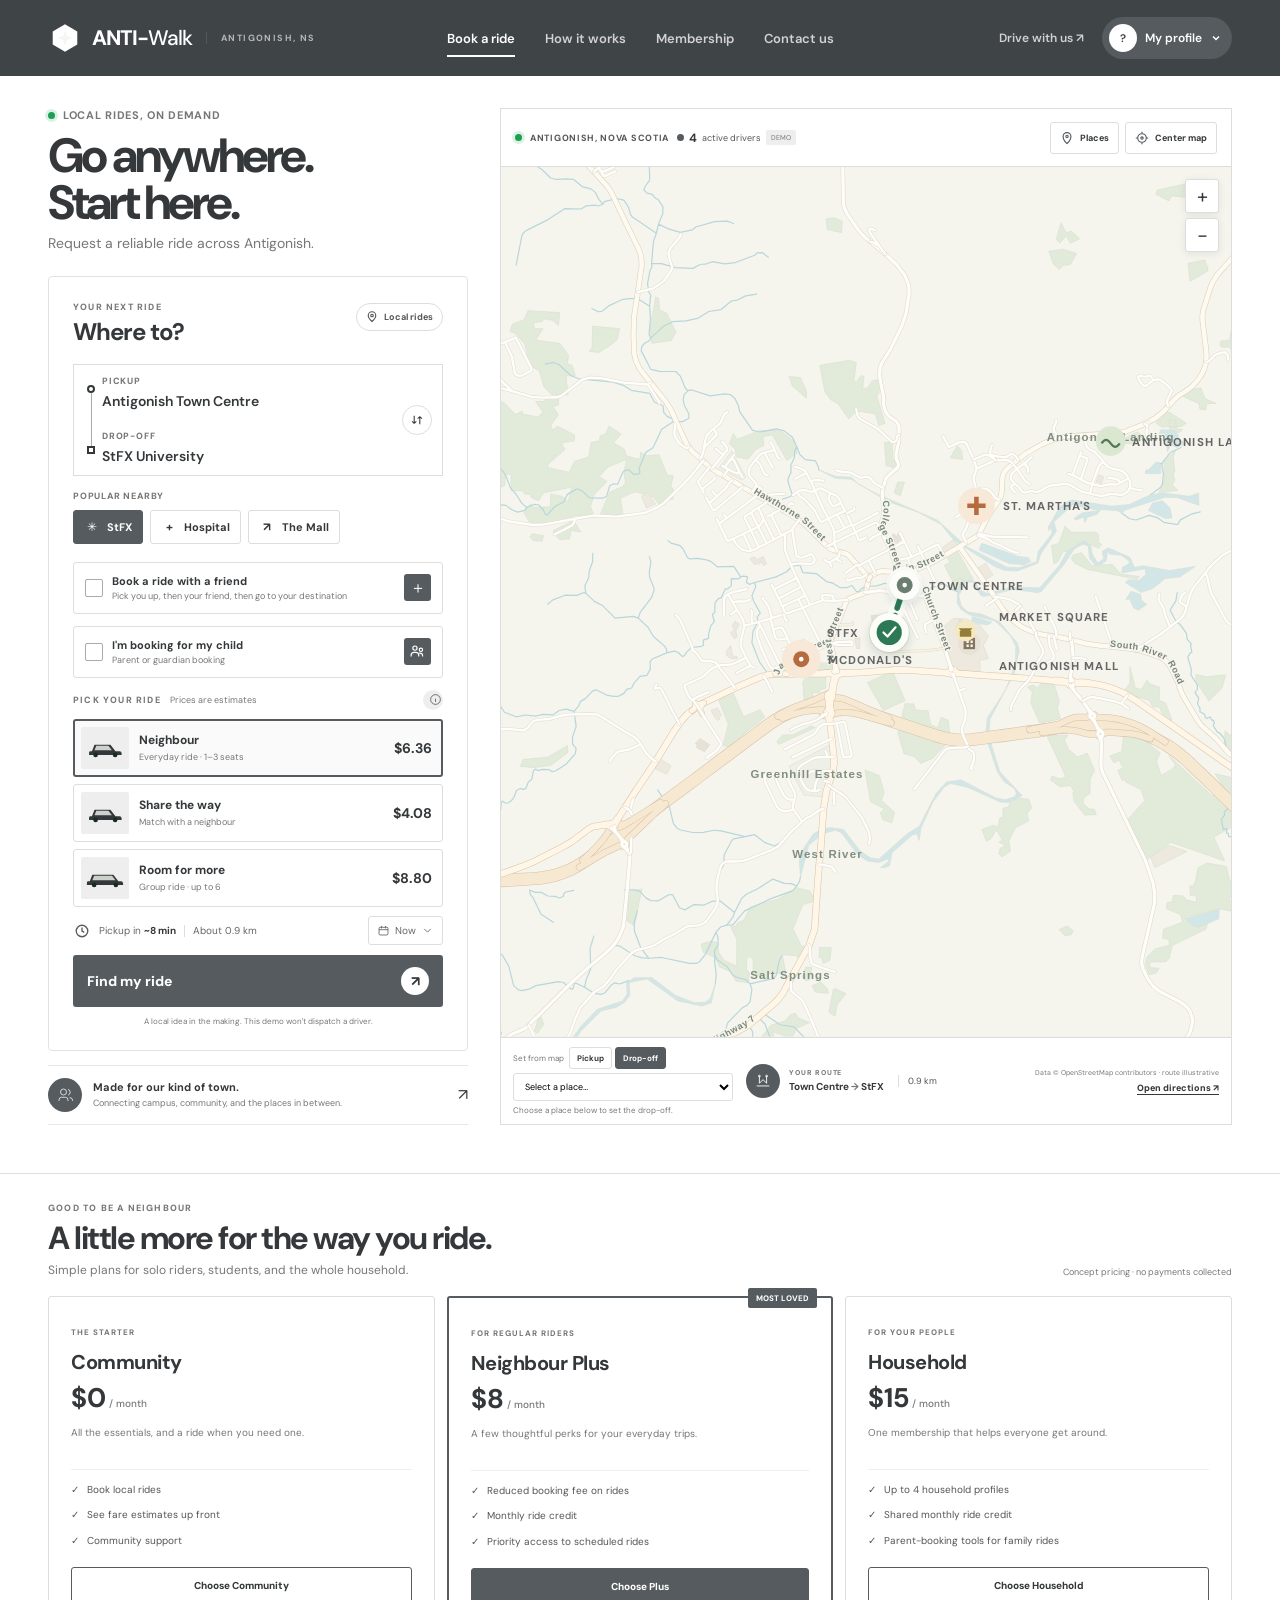
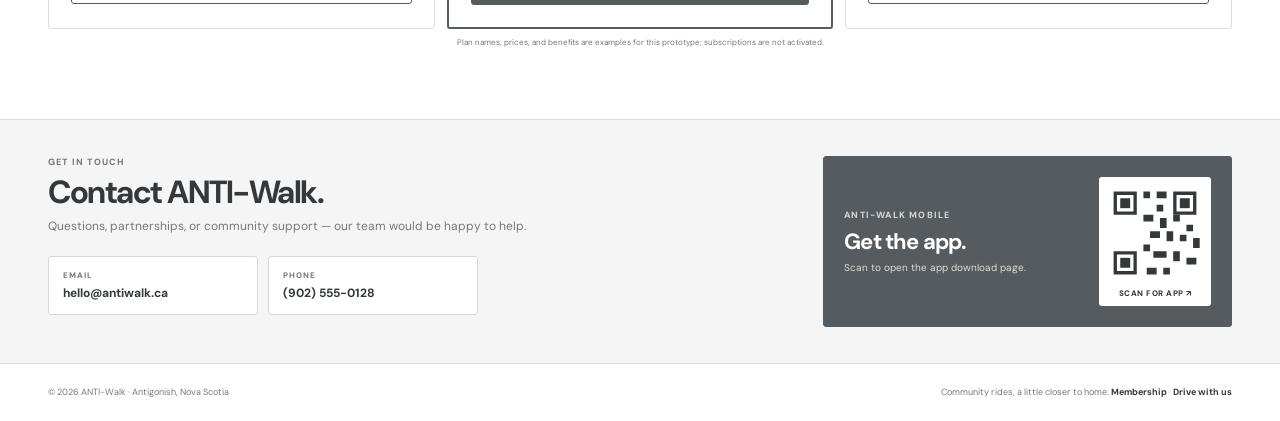
==== commit 78b8d7e1: "Session 2 commit" ====
--- a/index.html
+++ b/index.html
@@ -20,7 +20,7 @@
   <body>
     <div class="app-shell">
       <header class="topbar">
-        <a class="brand" href="#" aria-label="ANTI-Walk home">
+        <a class="brand" href="index.html" aria-label="ANTI-Walk home">
           <span class="brand-mark" aria-hidden="true">
             <svg viewBox="0 0 36 36" fill="none">
               <path d="M18 3.5 31 11v14L18 32.5 5 25V11L18 3.5Z" fill="currentColor" />
@@ -31,9 +31,10 @@
           <span class="brand-location">ANTIGONISH, NS</span>
         </a>
         <nav class="top-nav" aria-label="Main navigation">
-          <a class="nav-link active" href="#book">Book a ride</a>
-          <a class="nav-link" href="#how-it-works">How it works</a>
-          <a class="nav-link" href="#membership">Membership</a>
+          <a class="nav-link active" href="index.html">Book a ride</a>
+          <a class="nav-link" href="how-it-works.html">How it works</a>
+          <a class="nav-link" href="membership.html">Membership</a>
+          <a class="nav-link" href="contact.html">Contact us</a>
         </nav>
         <div class="top-actions">
           <a class="top-drive-link" href="driver.html">Drive with us <span aria-hidden="true">↗</span></a>
@@ -48,9 +49,9 @@
       <main class="workspace" id="book">
         <section class="booking-column" aria-labelledby="page-title">
           <div class="intro">
-            <div class="eyebrow"><span class="live-dot"></span> A better way around town</div>
-            <h1 id="page-title">Good rides.<br /><span>Good neighbours.</span></h1>
-            <p>Getting there feels a little closer when we go together.</p>
+            <div class="eyebrow"><span class="live-dot"></span> Local rides, on demand</div>
+            <h1 id="page-title">Go anywhere.<br /><span>Start here.</span></h1>
+            <p>Request a reliable ride across Antigonish.</p>
           </div>
 
           <section class="booking-card" aria-label="Plan your ride">
@@ -415,6 +416,45 @@
         </div>
         <p class="membership-footnote">Plan names, prices, and benefits are examples for this prototype; subscriptions are not activated.</p>
       </section>
+      <section class="contact-section" id="contact" aria-labelledby="contact-title">
+        <div class="contact-copy">
+          <span class="section-kicker">GET IN TOUCH</span>
+          <h2 id="contact-title">Contact ANTI-Walk.</h2>
+          <p>Questions, partnerships, or community support — our team would be happy to help.</p>
+          <div class="contact-links">
+            <a href="mailto:hello@antiwalk.ca">
+              <small>EMAIL</small>
+              <strong>hello@antiwalk.ca</strong>
+            </a>
+            <a href="tel:+19025550128">
+              <small>PHONE</small>
+              <strong>(902) 555-0128</strong>
+            </a>
+          </div>
+        </div>
+        <div class="download-card" id="app-download">
+          <div>
+            <span class="section-kicker">ANTI-WALK MOBILE</span>
+            <h3>Get the app.</h3>
+            <p>Scan to open the app download page.</p>
+          </div>
+          <a class="download-qr" href="app-download.html" aria-label="Open the ANTI-Walk app download page">
+            <svg viewBox="0 0 29 29" role="img" aria-label="ANTI-Walk app download QR code">
+              <rect width="29" height="29" fill="#fff"/>
+              <g fill="#34383a">
+                <path d="M2 2h7v7H2zm1 1v5h5V3zM20 2h7v7h-7zm1 1v5h5V3zM2 20h7v7H2zm1 1v5h5v-5z"/>
+                <path d="M11 2h2v2h-2zm4 0h3v2h-3zm0 4h2v2h-2zm-4 3h3v2h-3zm5 1h2v3h-2zm4-1h2v2h-2zm4 3h2v2h-2zm-11 2h3v2h-3zm5 0h2v3h-2zm4 1h2v2h-2zm4 1h2v3h-2zM11 18h2v2h-2zm3 2h4v2h-4zm6 0h2v3h-2zm4 2h3v2h-3zm-12 3h3v2h-3zm5 0h2v2h-2z"/>
+              </g>
+              <g fill="#34383a">
+                <rect x="4" y="4" width="3" height="3"/>
+                <rect x="22" y="4" width="3" height="3"/>
+                <rect x="4" y="22" width="3" height="3"/>
+              </g>
+            </svg>
+            <span>SCAN FOR APP ↗</span>
+          </a>
+        </div>
+      </section>
       <div class="toast" id="toast" role="status" aria-live="polite"></div>
       <dialog class="schedule-dialog" id="schedule-dialog">
         <form method="dialog">
@@ -463,7 +503,7 @@
       </dialog>
       <footer class="site-footer">
         <span>© 2026 ANTI-Walk · Antigonish, Nova Scotia</span>
-        <span>Community rides, a little closer to home. <a href="#membership">Membership</a> · <a href="driver.html">Drive with us</a></span>
+        <span>Community rides, a little closer to home. <a href="membership.html">Membership</a> · <a href="driver.html">Drive with us</a></span>
       </footer>
     </div>
     <script src="app.js"></script>
--- a/styles.css
+++ b/styles.css
@@ -1,16 +1,15 @@
 :root {
   color-scheme: light;
-  --ink: #1d3028;
-  --ink-soft: #52635a;
-  --muted: #8c968d;
-  --green: #2e7955;
-  --green-dark: #235d41;
-  --green-pale: #edf4ed;
-  --paper: #f5f6f1;
-  --white: #fffefa;
-  --line: #e8ebe4;
+  --ink: #34383a;
+  --muted: #6b6b6b;
+  --soft: #f3f3f3;
+  --line: #dedede;
+  --green: #555b5e;
+  --green-dark: #34383a;
+  --paper: #fff;
+  --white: #fff;
   --font-body: "DM Sans", sans-serif;
-  --font-display: "Manrope", sans-serif;
+  --font-display: "DM Sans", "Manrope", sans-serif;
   font-family: var(--font-body);
   color: var(--ink);
   background: var(--paper);
@@ -19,779 +18,403 @@
 }
 
 * { box-sizing: border-box; }
-
-body {
-  margin: 0;
-  min-width: 320px;
-  min-height: 100vh;
-  background: var(--paper);
-}
-
-button, input { font: inherit; }
+html { scroll-behavior: smooth; }
+body { margin: 0; min-width: 320px; min-height: 100vh; background: #fff; }
+button, input, select, textarea { font: inherit; }
 button { color: inherit; }
 a { color: inherit; text-decoration: none; }
 
-.app-shell {
-  width: min(1512px, 100%);
-  min-height: 100vh;
+.app-shell { width: 100%; min-height: 100vh; margin: 0 auto; }
+
+.topbar {
+  height: 76px;
+  display: grid;
+  grid-template-columns: minmax(240px, 1fr) auto minmax(240px, 1fr);
+  align-items: center;
+  padding: 0 48px;
+  color: #fff;
+  background: #3f4446;
+}
+.brand { display: flex; align-items: center; gap: 10px; justify-self: start; }
+.brand-mark { width: 34px; height: 34px; display: inline-flex; color: #fff; }
+.brand-mark svg { width: 100%; height: 100%; }
+.brand-name { font: 800 21px/1 var(--font-display); letter-spacing: -1px; }
+.brand-name span { font-weight: 500; }
+.brand-location { margin-left: 4px; padding-left: 14px; border-left: 1px solid #565656; color: #b7b7b7; font-size: 9px; font-weight: 700; letter-spacing: 1.4px; }
+.top-nav { display: flex; align-items: center; gap: 30px; justify-self: center; }
+.nav-link { position: relative; padding: 27px 0; color: #d2d2d2; font-size: 13px; font-weight: 600; }
+.nav-link:hover, .nav-link.active { color: #fff; }
+.nav-link.active::after { content: ""; position: absolute; left: 0; right: 0; bottom: 17px; height: 2px; background: #fff; }
+.top-actions { display: flex; align-items: center; gap: 18px; justify-self: end; }
+.top-drive-link { color: #d2d2d2; font-size: 12px; font-weight: 600; }
+.top-drive-link:hover { color: #fff; }
+.profile-button { display: flex; align-items: center; gap: 8px; padding: 7px 10px 7px 7px; border: 0; border-radius: 22px; color: #fff; background: #555b5e; cursor: pointer; font-size: 12px; font-weight: 600; }
+.profile-initials { width: 28px; height: 28px; display: grid; place-items: center; border-radius: 50%; color: #34383a; background: #fff; font-size: 11px; }
+.profile-button svg { width: 12px; height: 12px; fill: none; stroke: currentColor; stroke-width: 2; }
+
+.workspace {
+  max-width: 1440px;
+  min-height: calc(100vh - 76px);
+  display: grid;
+  grid-template-columns: 420px minmax(0, 1fr);
+  gap: 32px;
   margin: 0 auto;
-  padding: 0 52px;
-}
-
-.topbar {
-  height: 82px;
+  padding: 32px 48px 48px;
+  background: #fff;
+}
+.booking-column { width: 100%; }
+.intro { margin-bottom: 24px; }
+.eyebrow, .map-live { display: flex; align-items: center; gap: 8px; color: #777; font-size: 11px; font-weight: 700; letter-spacing: .7px; text-transform: uppercase; }
+.live-dot { width: 7px; height: 7px; border-radius: 50%; background: #1e9e52; box-shadow: 0 0 0 3px #daf1e3; }
+h1 { margin: 10px 0 8px; font: 700 48px/.98 var(--font-display); letter-spacing: -3px; }
+h1 span { color: #34383a; }
+.intro p { margin: 0; color: #777; font-size: 14px; }
+
+.booking-card { padding: 24px; border: 1px solid #e2e2e2; border-radius: 4px; background: #fff; }
+.card-heading { display: flex; align-items: flex-start; justify-content: space-between; margin-bottom: 18px; }
+.section-kicker { display: block; color: #777; font-size: 9px; font-weight: 800; letter-spacing: 1.2px; }
+.card-heading h2 { margin: 5px 0 0; font: 700 24px/1.15 var(--font-display); letter-spacing: -1px; }
+.local-badge { display: inline-flex; align-items: center; gap: 6px; margin-top: 2px; padding: 7px 9px; border: 1px solid #ddd; border-radius: 20px; color: #555; background: #fff; font-size: 9px; font-weight: 700; }
+.local-badge svg { width: 12px; height: 12px; fill: none; stroke: currentColor; stroke-width: 1.5; }
+
+.route-fields { position: relative; display: flex; flex-direction: column; padding-left: 28px; border: 1px solid #ddd; background: #fff; }
+.route-rail { position: absolute; top: 20px; bottom: 21px; left: 13px; display: flex; align-items: center; flex-direction: column; }
+.rail-dot { width: 8px; height: 8px; border: 2px solid #34383a; border-radius: 50%; }
+.rail-line { width: 1px; flex: 1; min-height: 20px; background: #aaa; }
+.rail-square { width: 8px; height: 8px; border: 2px solid #34383a; }
+.location-field { display: block; min-width: 0; padding: 10px 44px 9px 0; }
+.location-field + .location-field { border-top: 1px solid #e8e8e8; }
+.field-label { display: block; margin-bottom: 3px; color: #777; font-size: 9px; font-weight: 800; letter-spacing: .8px; }
+.location-field input { width: 100%; padding: 0; border: 0; outline: 0; color: #34383a; background: transparent; font-size: 14px; font-weight: 600; }
+.swap-button { position: absolute; z-index: 1; top: 50%; right: 10px; display: grid; width: 30px; height: 30px; place-items: center; transform: translateY(-50%); border: 1px solid #ddd; border-radius: 50%; background: #fff; cursor: pointer; }
+.swap-button:hover { background: #f3f3f3; }
+.swap-button svg { width: 14px; height: 14px; fill: none; stroke: #34383a; stroke-width: 1.5; }
+
+.quick-destinations { margin: 14px 0 18px; }
+.quick-label { display: block; margin-bottom: 8px; color: #777; font-size: 9px; font-weight: 800; letter-spacing: .8px; }
+.destination-chips { display: flex; flex-wrap: wrap; gap: 7px; }
+.destination-chip { display: inline-flex; align-items: center; gap: 7px; padding: 8px 10px; border: 1px solid #ddd; border-radius: 3px; background: #fff; cursor: pointer; font-size: 11px; font-weight: 700; }
+.destination-chip:hover, .destination-chip.selected { border-color: #555b5e; background: #555b5e; color: #fff; }
+.chip-icon { display: inline-grid; width: 16px; height: 16px; place-items: center; border-radius: 2px; font-size: 12px; }
+
+.child-booking-toggle, .friend-booking-toggle { display: flex; align-items: center; gap: 9px; margin: 0 0 12px; padding: 11px; border: 1px solid #ddd; border-radius: 3px; cursor: pointer; }
+.child-booking-toggle:has(input:checked), .friend-booking-toggle:has(input:checked) { border-color: #555b5e; background: #f6f6f6; }
+.child-booking-toggle > input, .friend-booking-toggle > input { position: absolute; opacity: 0; }
+.toggle-check { width: 18px; height: 18px; display: grid; flex: 0 0 auto; place-items: center; border: 1px solid #aaa; border-radius: 2px; background: #fff; }
+.child-booking-toggle input:checked + .toggle-check, .friend-booking-toggle input:checked + .toggle-check { border-color: #555b5e; background: #555b5e; }
+.child-booking-toggle input:checked + .toggle-check::after, .friend-booking-toggle input:checked + .toggle-check::after { content: "✓"; color: #fff; font-size: 11px; }
+.child-toggle-copy { display: flex; flex: 1; flex-direction: column; gap: 2px; }
+.child-toggle-copy strong { font-size: 11px; }
+.child-toggle-copy small { color: #777; font-size: 9px; }
+.friend-icon, .family-icon { width: 27px; height: 27px; display: grid; flex: 0 0 auto; place-items: center; border-radius: 3px; color: #fff; background: #555b5e; }
+.family-icon svg { width: 17px; height: 17px; fill: none; stroke: currentColor; stroke-width: 1.4; }
+.friend-pickup-fields, .child-details { min-width: 0; margin: -4px 0 12px; padding: 12px; border: 1px solid #ddd; border-radius: 3px; background: #f7f7f7; }
+.friend-pickup-fields legend, .child-details legend { padding: 0 5px; font-size: 10px; font-weight: 800; }
+.friend-pickup-fields > p, .child-safety-note, .child-privacy-note { color: #777; font-size: 9px; line-height: 1.5; }
+.friend-fields, .child-fields { display: grid; grid-template-columns: 1fr 1fr; gap: 8px; }
+.full-field { grid-column: 1 / -1; }
+.form-field { display: flex; min-width: 0; flex-direction: column; gap: 5px; color: #555; font-size: 9px; font-weight: 700; }
+.form-field input { width: 100%; padding: 9px; border: 1px solid #ddd; border-radius: 2px; color: #34383a; background: #fff; font-size: 11px; }
+.guardian-consent { display: flex; align-items: flex-start; gap: 7px; margin: 10px 0; color: #555; font-size: 9px; line-height: 1.5; }
+.guardian-consent input { accent-color: #555b5e; }
+
+.ride-options-heading { display: flex; justify-content: space-between; align-items: center; margin: 3px 0 9px; }
+.ride-options-heading > div { display: flex; align-items: baseline; gap: 9px; }
+.ride-options-note { color: #777; font-size: 9px; }
+.info-button { width: 20px; height: 20px; display: grid; place-items: center; border: 0; border-radius: 50%; background: #eee; cursor: help; }
+.info-button svg { width: 13px; height: 13px; fill: none; stroke: #555; }
+.ride-options { display: grid; gap: 7px; }
+.ride-option { min-height: 58px; display: flex; align-items: center; gap: 10px; padding: 7px 10px 7px 7px; border: 1px solid #ddd; border-radius: 3px; text-align: left; background: #fff; cursor: pointer; }
+.ride-option:hover { border-color: #777; }
+.ride-option.selected { border: 2px solid #555b5e; padding: 6px 9px 6px 6px; background: #fafafa; }
+.ride-art { width: 48px; height: 42px; display: grid; flex: 0 0 auto; place-items: center; border-radius: 2px; color: #34383a; background: #eee; }
+.ride-art svg { width: 42px; height: 30px; }
+.ride-copy { display: flex; flex: 1; flex-direction: column; gap: 3px; }
+.ride-copy strong { font-size: 12px; }
+.ride-copy small { color: #777; font-size: 9px; }
+.ride-price { font: 700 14px var(--font-display); }
+
+.ride-meta { min-height: 48px; display: flex; align-items: center; gap: 8px; color: #666; font-size: 10px; }
+.ride-meta strong { color: #34383a; }
+.arrival-icon { width: 18px; height: 18px; display: grid; place-items: center; }
+.arrival-icon svg { width: 16px; height: 16px; fill: none; stroke: #555b5e; stroke-width: 1.5; }
+.meta-divider { height: 12px; border-left: 1px solid #ddd; }
+.schedule-button { display: inline-flex; align-items: center; gap: 5px; margin-left: auto; padding: 7px 8px; border: 1px solid #ddd; border-radius: 3px; background: #fff; cursor: pointer; font-size: 10px; }
+.schedule-button > svg { width: 13px; height: 13px; fill: none; stroke: #555b5e; }
+.request-button { width: 100%; min-height: 52px; display: flex; align-items: center; justify-content: space-between; padding: 12px 14px; border: 0; border-radius: 3px; color: #fff; background: #555b5e; cursor: pointer; font-size: 14px; font-weight: 800; }
+.request-button:hover { background: #34383a; }
+.request-arrow { width: 28px; height: 28px; display: grid; place-items: center; border-radius: 50%; color: #34383a; background: #fff; }
+.demo-note { margin: 9px 0 0; color: #777; text-align: center; font-size: 8px; }
+.community-note { display: flex; align-items: center; gap: 11px; margin-top: 14px; padding: 12px 0; border-top: 1px solid #e8e8e8; border-bottom: 1px solid #e8e8e8; }
+.community-icon { width: 34px; height: 34px; display: grid; flex: 0 0 auto; place-items: center; border-radius: 50%; color: #fff; background: #555b5e; }
+.community-icon svg { width: 18px; height: 18px; fill: none; stroke: currentColor; }
+.community-note > span:nth-child(2) { display: flex; flex: 1; flex-direction: column; gap: 3px; }
+.community-note strong { font-size: 11px; }
+.community-note small { color: #777; font-size: 9px; }
+.community-arrow { font-size: 16px; }
+
+.map-panel { position: relative; min-height: 720px; display: grid; grid-template-rows: 58px minmax(0, 1fr) auto; overflow: hidden; border: 1px solid #ddd; background: #eee; }
+.map-topline { position: relative; z-index: 2; display: flex; align-items: center; justify-content: space-between; padding: 10px 14px; border-bottom: 1px solid #ddd; background: #fff; }
+.map-location-group { display: flex; align-items: center; flex-wrap: wrap; gap: 8px; }
+.map-live { padding: 0; color: #555; font-size: 9px; }
+.active-driver-counter { display: inline-flex; align-items: center; gap: 5px; color: #555; font-size: 9px; }
+.active-driver-counter strong { color: #34383a; font-size: 12px; }
+.active-driver-counter small { padding: 3px 5px; border-radius: 2px; color: #777; background: #eee; font-size: 7px; }
+.active-driver-dot { width: 7px; height: 7px; border-radius: 50%; background: #555b5e; }
+.map-topline-actions { display: flex; gap: 6px; }
+.map-layer-button { display: flex; align-items: center; gap: 6px; padding: 8px 9px; border: 1px solid #ddd; border-radius: 3px; background: #fff; cursor: pointer; font-size: 9px; font-weight: 700; }
+.map-layer-button:hover { background: #f3f3f3; }
+.map-layer-button svg { width: 14px; height: 14px; fill: none; stroke: #555b5e; stroke-width: 1.5; }
+.map-canvas { position: relative; min-height: 0; overflow: hidden; background: #efefea; }
+.map-drawing { width: 100%; height: 100%; display: block; touch-action: none; cursor: grab; }
+.map-drawing.is-panning { cursor: grabbing; }
+.map-place text { fill: #666; font: 700 10px "DM Sans", sans-serif; letter-spacing: 1px; }
+.map-marker { transition: transform .25s ease; }
+.map-zoom-controls { position: absolute; z-index: 3; top: 12px; right: 12px; display: grid; gap: 5px; }
+.map-zoom-controls button { width: 34px; height: 34px; display: grid; place-items: center; border: 1px solid #ddd; border-radius: 3px; background: #fff; cursor: pointer; font-size: 20px; box-shadow: 0 2px 8px rgba(0,0,0,.08); }
+
+.map-toolbar { position: relative; z-index: 2; display: grid; grid-template-columns: minmax(170px,.8fr) minmax(190px,1fr) minmax(120px,auto); align-items: center; gap: 10px; min-height: 76px; padding: 9px 12px; border-top: 1px solid #ddd; background: #fff; }
+.map-pick-area { display: grid; min-width: 0; gap: 4px; }
+.map-pick-controls { display: flex; align-items: center; gap: 3px; }
+.map-pick-controls > span { margin-right: 2px; color: #777; font-size: 8px; }
+.map-target-button { padding: 5px 7px; border: 1px solid #ddd; border-radius: 3px; background: #fff; cursor: pointer; font-size: 8px; font-weight: 700; }
+.map-target-button.active { border-color: #555b5e; color: #fff; background: #555b5e; }
+.map-target-button[hidden], .map-pick-instruction[hidden] { display: none; }
+.map-place-label { display: none; }
+.map-place-select { width: 100%; max-width: 220px; padding: 6px 7px; border: 1px solid #ddd; border-radius: 3px; background: #fff; font-size: 9px; }
+.map-pick-instruction { color: #777; font-size: 8px; }
+.route-summary { display: flex; align-items: center; gap: 9px; min-width: 0; }
+.summary-icon { width: 34px; height: 34px; display: grid; flex: 0 0 auto; place-items: center; border-radius: 50%; color: #fff; background: #555b5e; }
+.summary-icon svg { width: 18px; height: 18px; fill: none; stroke: currentColor; }
+.route-summary > span:nth-child(2) { min-width: 0; display: flex; flex-direction: column; gap: 3px; }
+.route-summary small { color: #777; font-size: 7px; font-weight: 800; letter-spacing: .8px; }
+.route-summary strong { max-width: 220px; overflow: hidden; text-overflow: ellipsis; white-space: nowrap; font-size: 10px; }
+.route-summary strong i { color: #777; font-style: normal; }
+.summary-distance { margin-left: 5px; padding-left: 9px; border-left: 1px solid #ddd; color: #555; font-size: 9px; white-space: nowrap; }
+.map-footer-actions { display: flex; align-items: flex-end; flex-direction: column; gap: 5px; }
+.map-disclaimer { color: #777; font-size: 7px; }
+.map-directions-link { font-size: 9px; font-weight: 800; text-decoration: underline; text-underline-offset: 3px; }
+.local-map-fallback { position: absolute; z-index: 4; inset: 0; display: grid; place-items: center; padding: 20px; background: #efefea; }
+.local-map-fallback[hidden] { display: none; }
+.local-map-fallback-card { width: min(460px,100%); padding: 20px; border: 1px solid #ddd; background: #fff; box-shadow: 0 10px 30px rgba(0,0,0,.12); }
+.local-map-fallback-card strong { font-size: 16px; }
+.local-map-fallback-card p { color: #777; font-size: 10px; }
+.local-map-places { display: flex; flex-wrap: wrap; gap: 6px; }
+.local-map-place { padding: 8px 10px; border: 1px solid #ddd; border-radius: 3px; background: #fff; cursor: pointer; font-size: 9px; font-weight: 700; }
+.local-map-place:hover { border-color: #555b5e; background: #555b5e; color: #fff; }
+
+.membership-section { max-width: 1440px; margin: 0 auto; padding: 28px 48px 64px; border-top: 1px solid #ddd; }
+.membership-heading { display: flex; align-items: flex-end; justify-content: space-between; margin-bottom: 18px; }
+.membership-heading h2 { margin: 7px 0 6px; font: 700 32px/1.1 var(--font-display); letter-spacing: -1.5px; }
+.membership-heading p { margin: 0; color: #777; font-size: 12px; }
+.membership-note { color: #777; font-size: 9px; }
+.membership-grid { display: grid; grid-template-columns: repeat(3,1fr); gap: 12px; }
+.membership-card { position: relative; padding: 22px; border: 1px solid #ddd; border-radius: 3px; background: #fff; }
+.featured-plan { border: 2px solid #555b5e; }
+.popular-plan { position: absolute; top: -10px; right: 14px; padding: 5px 8px; border-radius: 2px; color: #fff; background: #555b5e; font-size: 8px; font-weight: 800; }
+.plan-label { color: #777; font-size: 8px; font-weight: 800; letter-spacing: 1px; }
+.membership-card h3 { margin: 9px 0 5px; font-size: 20px; letter-spacing: -.5px; }
+.plan-price { margin: 0; font: 700 27px var(--font-display); }
+.plan-price span { color: #777; font: 500 10px var(--font-body); }
+.plan-summary { min-height: 34px; color: #777; font-size: 10px; line-height: 1.5; }
+.membership-card ul { min-height: 82px; display: grid; gap: 8px; margin: 0 0 16px; padding: 13px 0 0; border-top: 1px solid #eee; list-style: none; }
+.membership-card li { position: relative; padding-left: 16px; color: #555; font-size: 10px; }
+.membership-card li::before { content: "✓"; position: absolute; left: 0; }
+.plan-button { width: 100%; padding: 11px; border: 1px solid #555b5e; border-radius: 3px; background: #fff; cursor: pointer; font-size: 10px; font-weight: 800; }
+.featured-plan .plan-button { color: #fff; background: #555b5e; }
+.membership-footnote { color: #777; text-align: center; font-size: 8px; }
+
+.contact-section {
+  max-width: 1440px;
+  display: grid;
+  grid-template-columns: minmax(0, 1fr) minmax(380px, .55fr);
+  gap: 32px;
+  align-items: stretch;
+  margin: 0 auto;
+  padding: 36px 48px;
+  border-top: 1px solid #ddd;
+  background: #f5f5f5;
+}
+.contact-copy h2 { margin: 7px 0 8px; font: 700 32px/1.1 var(--font-display); letter-spacing: -1.5px; }
+.contact-copy > p { max-width: 520px; margin: 0; color: #777; font-size: 12px; }
+.contact-links { display: flex; gap: 10px; margin-top: 22px; }
+.contact-links a { min-width: 210px; display: flex; flex-direction: column; gap: 5px; padding: 13px 14px; border: 1px solid #d8d8d8; border-radius: 3px; background: #fff; }
+.contact-links a:hover { border-color: #555b5e; }
+.contact-links small { color: #777; font-size: 8px; font-weight: 800; letter-spacing: 1px; }
+.contact-links strong { font-size: 12px; }
+.download-card { display: flex; align-items: center; justify-content: space-between; gap: 18px; padding: 20px; border: 1px solid #555b5e; border-radius: 3px; color: #fff; background: #555b5e; }
+.download-card .section-kicker { color: #d4d6d7; }
+.download-card h3 { margin: 6px 0 5px; font-size: 22px; letter-spacing: -.8px; }
+.download-card p { margin: 0; color: #dedede; font-size: 10px; }
+.download-qr { width: 112px; display: flex; flex: 0 0 auto; flex-direction: column; align-items: center; gap: 7px; padding: 8px; border-radius: 3px; color: #34383a; background: #fff; }
+.download-qr svg { width: 96px; height: 96px; }
+.download-qr span { font-size: 8px; font-weight: 800; letter-spacing: .5px; }
+
+.site-footer { max-width: 1440px; min-height: 58px; display: flex; align-items: center; justify-content: space-between; margin: 0 auto; padding: 0 48px; border-top: 1px solid #ddd; color: #777; font-size: 9px; }
+.site-footer a { color: #34383a; font-weight: 700; }
+.toast { position: fixed; z-index: 10; right: 24px; bottom: 24px; max-width: 380px; padding: 14px 16px; border: 1px solid #555b5e; border-radius: 3px; color: #fff; background: #555b5e; font-size: 11px; opacity: 0; transform: translateY(12px); pointer-events: none; transition: .2s; }
+.toast.visible { opacity: 1; transform: translateY(0); }
+
+.schedule-dialog { width: min(420px, calc(100% - 32px)); padding: 26px; border: 1px solid #555b5e; border-radius: 3px; background: #fff; box-shadow: 0 20px 60px rgba(52,56,58,.22); }
+.schedule-dialog::backdrop { background: rgba(0,0,0,.55); }
+.dialog-kicker { color: #777; font-size: 9px; font-weight: 800; letter-spacing: 1.2px; }
+.schedule-dialog h2 { margin: 8px 0; font-size: 22px; letter-spacing: -.8px; }
+.schedule-dialog p { color: #777; font-size: 11px; }
+.schedule-dialog label { display: block; margin: 18px 0 6px; font-size: 10px; font-weight: 700; }
+.schedule-dialog input, .user-profile-dialog input, .user-profile-dialog select { width: 100%; padding: 11px; border: 1px solid #ccc; border-radius: 2px; background: #fff; font-size: 12px; }
+.dialog-actions { display: flex; justify-content: flex-end; gap: 8px; margin-top: 20px; }
+.dialog-actions button { padding: 10px 13px; border-radius: 3px; cursor: pointer; font-size: 10px; font-weight: 800; }
+.dialog-cancel { border: 1px solid #ccc; background: #fff; }
+.dialog-confirm { border: 1px solid #555b5e; color: #fff; background: #555b5e; }
+.user-profile-dialog { width: min(420px, calc(100% - 32px)); }
+.profile-dialog-heading { display: flex; align-items: flex-start; justify-content: space-between; }
+.profile-dialog-heading h2 { margin: 8px 0 0; font-size: 22px; }
+.profile-dialog-close { width: 30px; height: 30px; display: grid; place-items: center; border: 1px solid #ddd; border-radius: 50%; background: #fff; cursor: pointer; }
+.user-profile-dialog label { display: block; margin: 12px 0 6px; font-size: 10px; font-weight: 700; }
+.optional-label { color: #777; font-size: 8px; }
+.profile-membership-row { display: flex; justify-content: space-between; margin-top: 14px; padding: 10px 0; border-top: 1px solid #eee; border-bottom: 1px solid #eee; font-size: 10px; }
+.profile-storage-note, .profile-status { color: #777; font-size: 8px; }
+
+.secondary-main {
+  max-width: 1440px;
+  min-height: calc(100vh - 134px);
+  margin: 0 auto;
+  padding: 54px 48px 64px;
+}
+.page-hero {
+  max-width: 760px;
+  margin-bottom: 38px;
+}
+.page-hero h1 { margin: 10px 0 12px; font-size: 52px; line-height: 1.02; }
+.page-hero p { max-width: 600px; margin: 0; color: #777; font-size: 14px; line-height: 1.7; }
+.how-grid {
+  display: grid;
+  grid-template-columns: repeat(3, 1fr);
+  gap: 14px;
+}
+.how-card {
+  min-height: 230px;
+  padding: 24px;
+  border: 1px solid #ddd;
+  border-radius: 3px;
+  background: #fff;
+}
+.how-number {
+  width: 36px;
+  height: 36px;
+  display: grid;
+  place-items: center;
+  margin-bottom: 42px;
+  border: 1px solid #555b5e;
+  border-radius: 50%;
+  color: #555b5e;
+  font-size: 11px;
+  font-weight: 800;
+}
+.how-card h2 { margin: 0 0 8px; font-size: 20px; letter-spacing: -.6px; }
+.how-card p { margin: 0; color: #777; font-size: 11px; line-height: 1.65; }
+.secondary-cta {
+  margin-top: 24px;
+  padding: 24px;
   display: flex;
   align-items: center;
   justify-content: space-between;
-  border-bottom: 1px solid #e8ebe5;
-}
-
-.brand {
-  display: flex;
-  align-items: center;
-  gap: 10px;
-}
-
-.brand-mark { width: 35px; height: 35px; color: var(--green); display: inline-flex; }
-.brand-mark svg { width: 100%; height: 100%; }
-.brand-name { font: 800 17px/1 var(--font-display); letter-spacing: -.8px; }
-.brand-name span { font-weight: 500; }
-.brand-location {
-  color: #78867d;
-  border-left: 1px solid #dfe4db;
-  margin-left: 5px;
-  padding-left: 15px;
-  font-size: 9px;
-  font-weight: 700;
-  letter-spacing: 1.35px;
-}
-
-.top-nav { display: flex; align-items: center; gap: 36px; margin-left: 54px; }
-.nav-link { color: #77827a; font-size: 12px; font-weight: 600; transition: color .18s ease; }
-.nav-link:hover, .nav-link.active { color: var(--ink); }
-.nav-link.active { position: relative; }
-.nav-link.active::after {
-  content: "";
-  position: absolute;
-  bottom: -32px;
-  left: 0;
-  width: 100%;
-  height: 2px;
-  background: var(--green);
-}
-
-.profile-button {
-  display: flex;
-  align-items: center;
-  gap: 9px;
-  padding: 6px 0 6px 9px;
-  border: 0;
-  background: transparent;
-  cursor: pointer;
-  color: var(--ink-soft);
-  font-size: 11px;
-  font-weight: 600;
-}
-.profile-initials {
-  width: 29px;
-  height: 29px;
-  display: grid;
-  place-items: center;
-  border-radius: 50%;
-  color: #4c7057;
-  background: #e2ebdf;
-  font-size: 9px;
-  font-weight: 700;
-}
-.profile-button svg, .schedule-button .chevron { width: 13px; height: 13px; fill: none; stroke: currentColor; stroke-width: 1.5; }
-
-.workspace {
-  min-height: calc(100vh - 128px);
-  display: grid;
-  grid-template-columns: minmax(390px, 440px) minmax(0, 1fr);
-  gap: clamp(42px, 7.2vw, 106px);
-  padding: 49px 0 52px;
-}
-
-.booking-column { width: 100%; max-width: 440px; }
-.intro { margin: 1px 0 23px; }
-.eyebrow, .map-live {
-  display: flex;
-  align-items: center;
-  gap: 8px;
-  color: #748176;
-  font-size: 10px;
-  font-weight: 700;
-  letter-spacing: .55px;
-}
-.live-dot {
-  width: 7px;
-  height: 7px;
-  flex: 0 0 auto;
-  border-radius: 50%;
-  background: #5da477;
-  box-shadow: 0 0 0 3px #e4efe3;
-}
-h1 {
-  margin: 14px 0 8px;
-  font: 700 clamp(31px, 3vw, 39px)/1.13 var(--font-display);
-  letter-spacing: -1.9px;
-}
-h1 span { color: var(--green); }
-.intro p { margin: 0; color: #77837a; font-size: 12px; }
-
-.booking-card {
-  padding: 25px 24px 18px;
-  border: 1px solid #e6e9e1;
-  border-radius: 14px;
-  background: var(--white);
-  box-shadow: 0 7px 25px rgba(27, 49, 37, .045);
-}
-.card-heading { display: flex; align-items: flex-start; justify-content: space-between; margin-bottom: 21px; }
-.section-kicker {
-  display: block;
-  color: #8b968d;
-  font-size: 8px;
-  font-weight: 700;
-  letter-spacing: 1.25px;
-}
-.card-heading h2 {
-  margin: 5px 0 0;
-  font: 700 20px/1.2 var(--font-display);
-  letter-spacing: -.7px;
-}
-.local-badge {
-  display: inline-flex;
-  align-items: center;
-  gap: 5px;
-  margin-top: 4px;
-  padding: 6px 8px;
-  border: 1px solid #e5eee4;
-  border-radius: 20px;
-  color: #55725c;
-  background: #f7faf4;
-  font-size: 9px;
-  font-weight: 600;
-}
-.local-badge svg { width: 12px; height: 12px; fill: none; stroke: currentColor; stroke-width: 1.4; }
-
-.route-fields {
-  position: relative;
-  display: flex;
-  flex-direction: column;
-  padding-left: 25px;
-  border: 1px solid #e7eae3;
-  border-radius: 9px;
+  gap: 20px;
+  color: #fff;
+  background: #555b5e;
+}
+.secondary-cta h2 { margin: 5px 0 0; font-size: 24px; }
+.secondary-cta a { padding: 11px 14px; border: 1px solid #fff; border-radius: 3px; color: #fff; font-size: 11px; font-weight: 800; }
+.membership-page-grid { margin-top: 8px; }
+.contact-page-grid {
+  display: grid;
+  grid-template-columns: minmax(0, 1fr) minmax(340px, .55fr);
+  gap: 16px;
+}
+.contact-panel, .download-panel {
+  min-height: 330px;
+  padding: 28px;
+  border: 1px solid #ddd;
+  border-radius: 3px;
   background: #fff;
 }
-.route-rail { position: absolute; top: 20px; bottom: 21px; left: 15px; display: flex; align-items: center; flex-direction: column; }
-.rail-dot { width: 8px; height: 8px; flex: 0 0 auto; border: 2px solid #698773; border-radius: 50%; }
-.rail-line { width: 1px; min-height: 15px; flex: 1; background: repeating-linear-gradient(to bottom, #bec9bd 0, #bec9bd 3px, transparent 3px, transparent 6px); }
-.rail-square { width: 7px; height: 7px; flex: 0 0 auto; border: 1.5px solid #bb8553; border-radius: 1px; }
-.location-field { display: block; min-width: 0; padding: 10px 12px 9px 0; }
-.location-field + .location-field { border-top: 1px solid #edf0ea; }
-.field-label { display: block; margin-bottom: 3px; color: #8b968d; font-size: 8px; font-weight: 700; letter-spacing: .8px; }
-.location-field input {
-  width: 100%;
-  padding: 0;
-  border: 0;
-  outline: 0;
-  color: var(--ink);
-  background: transparent;
-  font-size: 11px;
-  font-weight: 600;
-}
-.location-field input:focus-visible { text-decoration: underline; text-decoration-color: #b6d0b9; text-underline-offset: 3px; }
-.swap-button {
-  position: absolute;
-  z-index: 1;
-  top: 50%;
-  right: 12px;
-  display: grid;
-  width: 27px;
-  height: 27px;
-  place-items: center;
-  transform: translateY(-50%);
-  border: 1px solid #e7ebe4;
-  border-radius: 50%;
-  background: #fffefa;
-  cursor: pointer;
-  transition: background .15s, transform .15s;
-}
-.swap-button:hover { background: #eff5ed; transform: translateY(-50%) rotate(180deg); }
-.swap-button svg { width: 13px; height: 13px; fill: none; stroke: #718076; stroke-width: 1.3; stroke-linecap: round; stroke-linejoin: round; }
-
-.quick-destinations { margin: 16px 0 20px; }
-.quick-label { display: block; margin-bottom: 8px; color: #939c93; font-size: 8px; font-weight: 700; letter-spacing: .8px; }
-.destination-chips { display: flex; flex-wrap: wrap; gap: 7px; }
-.destination-chip {
-  display: inline-flex;
-  align-items: center;
-  gap: 5px;
-  padding: 6px 9px 6px 7px;
-  border: 1px solid #e9ece5;
-  border-radius: 6px;
-  color: #617067;
-  background: #fff;
-  cursor: pointer;
-  font-size: 9px;
-  font-weight: 600;
-  transition: border-color .15s, background .15s, color .15s;
-}
-.destination-chip:hover, .destination-chip.selected { border-color: #d3e2d2; color: #3d684a; background: #f2f7f0; }
-.chip-icon { display: inline-grid; width: 15px; height: 15px; place-items: center; border-radius: 4px; font-size: 10px; font-weight: 700; line-height: 1; }
-.campus-icon { color: #507a50; background: #e6efe0; }
-.hospital-icon { color: #a9714b; background: #f5eadd; }
-.shop-icon { color: #817553; background: #f1eddf; }
-
-.ride-options-heading { display: flex; justify-content: space-between; align-items: center; margin: 0 0 9px; }
-.ride-options-heading > div { display: flex; align-items: baseline; gap: 9px; }
-.ride-options-note { color: #98a097; font-size: 9px; }
-.info-button { display: grid; width: 19px; height: 19px; place-items: center; border: 0; border-radius: 50%; background: #f0f3ed; color: #718075; cursor: help; }
-.info-button svg { width: 13px; height: 13px; fill: none; stroke: currentColor; stroke-width: 1.3; stroke-linecap: round; }
-.ride-options { display: grid; gap: 6px; }
-.ride-option {
-  min-height: 53px;
-  display: flex;
-  align-items: center;
-  gap: 9px;
-  padding: 6px 10px 6px 7px;
-  border: 1px solid #eceee9;
-  border-radius: 7px;
-  text-align: left;
-  background: #fff;
-  cursor: pointer;
-  transition: border-color .15s, background .15s, box-shadow .15s;
-}
-.ride-option:hover { border-color: #cdddcf; }
-.ride-option.selected { border-color: #6b9b76; background: #f7faf5; box-shadow: inset 0 0 0 1px #6b9b76; }
-.ride-art { width: 44px; height: 32px; flex: 0 0 auto; display: grid; place-items: center; border-radius: 5px; background: #edf3e9; }
-.ride-art svg { width: 40px; height: 28px; }
-.neighbour-art { color: #729269; background: #ecf2e7; }
-.shared-art { color: #648e8a; background: #eaf3f0; }
-.group-art { color: #a0805c; background: #f4eee5; }
-.ride-copy { min-width: 0; display: flex; flex: 1; flex-direction: column; gap: 2px; }
-.ride-copy strong { font-size: 10px; font-weight: 700; }
-.ride-copy small { color: #89938b; font-size: 8px; }
-.ride-price { color: #243b2e; font: 700 12px var(--font-display); white-space: nowrap; }
-
-.ride-meta { min-height: 45px; display: flex; align-items: center; gap: 7px; color: #728078; font-size: 9px; }
-.ride-meta strong { color: #3b5745; font-weight: 700; }
-.arrival-icon { display: grid; place-items: center; width: 17px; height: 17px; border-radius: 50%; color: #698170; background: #eff4ed; }
-.arrival-icon svg { width: 13px; height: 13px; fill: none; stroke: currentColor; stroke-width: 1.2; stroke-linecap: round; }
-.meta-divider { height: 12px; border-left: 1px solid #dce1d9; }
-.schedule-button {
-  display: inline-flex;
-  align-items: center;
-  gap: 5px;
-  margin-left: auto;
-  padding: 6px 7px;
-  border: 1px solid #e8ebe4;
-  border-radius: 5px;
-  color: #53665b;
-  background: #fff;
-  cursor: pointer;
-  font-size: 9px;
-  font-weight: 600;
-}
-.schedule-button:hover { border-color: #b5cdb8; }
-.schedule-button > svg:first-child { width: 13px; height: 13px; fill: none; stroke: #6d8073; stroke-width: 1.25; stroke-linecap: round; stroke-linejoin: round; }
-.schedule-button .chevron { width: 11px; height: 11px; }
-.request-button {
-  width: 100%;
-  display: flex;
-  align-items: center;
-  justify-content: space-between;
-  padding: 13px 15px;
-  border: 0;
-  border-radius: 7px;
-  color: #fff;
-  background: var(--green);
-  cursor: pointer;
-  font-size: 11px;
-  font-weight: 700;
-  transition: background .15s, transform .15s;
-}
-.request-button:hover { background: var(--green-dark); transform: translateY(-1px); }
-.request-arrow { display: grid; width: 22px; height: 22px; place-items: center; border-radius: 50%; background: rgba(255,255,255,.16); font-size: 14px; }
-.demo-note { margin: 8px 0 0; color: #9aa198; text-align: center; font-size: 8px; }
-
-.community-note {
-  display: flex;
-  align-items: center;
-  gap: 11px;
-  margin-top: 17px;
-  padding: 12px 13px;
-  border: 1px solid #e8ece4;
-  border-radius: 9px;
-  background: rgba(255, 254, 250, .55);
-}
-.community-icon { display: grid; width: 31px; height: 31px; flex: 0 0 auto; place-items: center; border-radius: 7px; color: #598064; background: #ebf2e8; }
-.community-icon svg { width: 18px; height: 18px; fill: none; stroke: currentColor; stroke-width: 1.35; stroke-linecap: round; stroke-linejoin: round; }
-.community-note > span:nth-child(2) { display: flex; flex: 1; flex-direction: column; gap: 3px; }
-.community-note strong { font-size: 9px; }
-.community-note small { color: #869188; font-size: 8px; }
-.community-arrow { color: #829287; font-size: 14px; }
-
-.map-panel {
-  position: relative;
-  min-width: 0;
-  min-height: 640px;
-  margin-top: 4px;
-  overflow: hidden;
-  border: 1px solid #e0e5db;
-  border-radius: 13px;
-  background: #eef1e8;
-  box-shadow: 0 8px 30px rgba(27, 49, 37, .05);
-}
-.map-topline {
-  position: absolute;
-  z-index: 2;
-  top: 18px;
-  left: 19px;
-  right: 19px;
-  display: flex;
-  justify-content: space-between;
-  align-items: center;
-}
-.map-live { padding: 9px 11px; border: 1px solid rgba(224, 231, 220, .8); border-radius: 5px; color: #68786c; background: rgba(255, 254, 250, .89); font-size: 8px; letter-spacing: .9px; box-shadow: 0 2px 6px rgba(30, 50, 37, .04); }
-.map-live .live-dot { width: 6px; height: 6px; box-shadow: none; }
-.map-topline-actions { display: flex; align-items: center; gap: 6px; }
-.map-layer-button {
-  display: flex;
-  align-items: center;
-  gap: 6px;
-  padding: 8px 10px;
-  border: 1px solid rgba(224, 231, 220, .9);
-  border-radius: 5px;
-  color: #65756a;
-  background: rgba(255, 254, 250, .89);
-  cursor: pointer;
-  font-size: 9px;
-  font-weight: 600;
-  box-shadow: 0 2px 6px rgba(30, 50, 37, .04);
-}
-.map-layer-button:hover { background: #fff; }
-.map-layer-button svg { width: 15px; height: 15px; fill: none; stroke: currentColor; stroke-width: 1.3; }
-.map-canvas { position: absolute; inset: 0; overflow: hidden; background: #f5f4ed; }
-.map-drawing { display: block; width: 100%; height: 100%; min-height: 100%; touch-action: none; cursor: grab; -webkit-user-select: none; user-select: none; }
-.map-drawing text { -webkit-user-select: none; user-select: none; }
-.map-drawing.is-panning { cursor: grabbing; }
-.map-place text { fill: #6f7d71; font-family: "DM Sans", sans-serif; font-size: 10px; font-weight: 700; letter-spacing: 1px; }
-.map-place circle { filter: drop-shadow(0 2px 2px rgba(58, 76, 57, .08)); }
-.map-place-selectable { cursor: pointer; }
-.map-place-selectable:focus-visible { outline: none; filter: drop-shadow(0 0 4px rgba(46, 121, 85, .8)); }
-.map-place-selectable:hover text { fill: #2e7955; }
-#route-line { stroke-dasharray: none; }
-.map-marker { transition: transform .28s ease; }
-.map-zoom-controls { position: absolute; z-index: 2; top: 16px; right: 16px; display: grid; gap: 5px; }
-.map-zoom-controls button { display: grid; width: 32px; height: 32px; place-items: center; border: 1px solid rgba(224, 231, 220, .9); border-radius: 5px; color: #46634d; background: rgba(255, 254, 250, .95); box-shadow: 0 2px 6px rgba(30, 50, 37, .08); cursor: pointer; font-size: 19px; line-height: 1; }
-.map-zoom-controls button:hover, .map-zoom-controls button:focus-visible { background: #fff; outline: 2px solid #dcebd8; }
-.map-zoom-controls button:disabled { opacity: .45; cursor: not-allowed; }
-.route-summary {
-  position: absolute;
-  bottom: 30px;
-  left: 30px;
-  display: flex;
-  align-items: center;
-  gap: 10px;
-  padding: 11px 13px;
-  border: 1px solid rgba(226, 232, 223, .9);
-  border-radius: 8px;
-  background: rgba(255, 254, 250, .95);
-  box-shadow: 0 4px 14px rgba(32, 54, 41, .07);
-}
-.summary-icon { display: grid; width: 29px; height: 29px; place-items: center; border-radius: 6px; color: #568060; background: #edf4ea; }
-.summary-icon svg { width: 17px; height: 17px; fill: none; stroke: currentColor; stroke-width: 1.25; stroke-linecap: round; stroke-linejoin: round; }
-.route-summary > span:nth-child(2) { display: flex; flex-direction: column; gap: 4px; }
-.route-summary small { color: #89948b; font-size: 7px; font-weight: 700; letter-spacing: .9px; }
-.route-summary strong { font-size: 10px; font-weight: 700; }
-.route-summary strong i { padding: 0 3px; color: #92a195; font-style: normal; }
-.summary-distance { margin-left: 10px; padding-left: 11px; border-left: 1px solid #e5e9e2; color: #627568; font-size: 9px; font-weight: 600; white-space: nowrap; }
-.map-caption {
-  position: absolute;
-  right: 30px;
-  bottom: 42px;
-  display: flex;
-  align-items: center;
-  gap: 9px;
-  color: #809084;
-  font: 600 9px var(--font-display);
-}
-.caption-line { width: 21px; height: 1px; background: #a9b8a7; }
-.map-disclaimer { position: absolute; right: 19px; top: 72px; color: #879287; font-size: 8px; text-shadow: 0 1px 1px #f4f6ef; }
-
-.site-footer {
-  min-height: 46px;
-  display: flex;
-  align-items: center;
-  justify-content: space-between;
-  border-top: 1px solid #e8ebe5;
-  color: #879188;
-  font-size: 9px;
-}
-
-.toast {
-  position: fixed;
-  z-index: 5;
-  right: 25px;
-  bottom: 25px;
-  max-width: min(380px, calc(100vw - 32px));
-  padding: 13px 16px;
-  transform: translateY(12px);
-  border: 1px solid #d9e7d8;
-  border-radius: 8px;
-  color: #395943;
-  background: #fbfdf8;
-  box-shadow: 0 8px 24px rgba(32, 54, 41, .13);
-  font-size: 11px;
-  opacity: 0;
-  pointer-events: none;
-  transition: opacity .2s, transform .2s;
-}
-.toast.visible { transform: translateY(0); opacity: 1; }
-
-.schedule-dialog {
-  width: min(400px, calc(100% - 32px));
-  padding: 26px;
-  border: 1px solid #e4e9e0;
-  border-radius: 12px;
-  color: var(--ink);
-  background: var(--white);
-  box-shadow: 0 16px 50px rgba(21, 39, 29, .2);
-}
-.schedule-dialog::backdrop { background: rgba(24, 42, 31, .3); backdrop-filter: blur(2px); }
-.dialog-kicker { color: #849187; font-size: 8px; font-weight: 700; letter-spacing: 1.2px; }
-.schedule-dialog h2 { margin: 8px 0; font: 700 20px var(--font-display); letter-spacing: -.7px; }
-.schedule-dialog p { margin: 0 0 20px; color: #7d8980; font-size: 11px; }
-.schedule-dialog label { display: block; margin-bottom: 6px; color: #69786e; font-size: 9px; font-weight: 700; }
-.schedule-dialog input { width: 100%; padding: 10px; border: 1px solid #e4e9e0; border-radius: 6px; color: var(--ink); background: #fff; font-size: 11px; }
-.dialog-actions { display: flex; justify-content: flex-end; gap: 8px; margin-top: 20px; }
-.dialog-actions button { padding: 9px 12px; border-radius: 6px; cursor: pointer; font-size: 10px; font-weight: 700; }
-.dialog-cancel { border: 1px solid #e6eae3; color: #617067; background: #fff; }
-.dialog-confirm { border: 1px solid var(--green); color: #fff; background: var(--green); }
-
-@media (min-width: 1480px) {
-  .workspace { grid-template-columns: 440px minmax(0, 1fr); gap: 106px; }
-}
+.contact-panel h2, .download-panel h2 { margin: 8px 0 10px; font-size: 26px; letter-spacing: -1px; }
+.contact-panel > p, .download-panel > p { color: #777; font-size: 12px; line-height: 1.6; }
+.contact-page-links { display: grid; gap: 8px; margin-top: 24px; }
+.contact-page-links a { display: flex; justify-content: space-between; gap: 16px; padding: 13px 14px; border: 1px solid #ddd; border-radius: 3px; }
+.contact-page-links a:hover { border-color: #555b5e; }
+.contact-page-links small { color: #777; font-size: 8px; font-weight: 800; letter-spacing: 1px; }
+.contact-page-links strong { font-size: 11px; }
+.download-panel { display: flex; align-items: center; justify-content: space-between; gap: 18px; color: #fff; background: #555b5e; border-color: #555b5e; }
+.download-panel .section-kicker { color: #d4d6d7; }
+.download-panel > p { color: #ddd; }
 
 @media (max-width: 1120px) {
-  .app-shell { padding: 0 30px; }
-  .workspace { grid-template-columns: minmax(365px, 410px) minmax(0, 1fr); gap: 35px; }
-  .map-panel { min-height: 620px; }
-  .map-caption { display: none; }
-}
-
-@media (max-width: 860px) {
-  .app-shell { padding: 0 23px; }
-  .topbar { height: 70px; }
-  .top-nav { margin-left: 0; gap: 21px; }
-  .workspace { grid-template-columns: minmax(330px, .92fr) minmax(310px, 1fr); gap: 22px; padding: 34px 0 38px; }
-  .booking-card { padding: 20px 17px 15px; }
-  .map-panel { min-height: 600px; }
-  .route-summary { left: 13px; bottom: 14px; }
-  .map-topline { left: 12px; right: 12px; top: 12px; }
-  .map-live { font-size: 7px; }
+  .topbar { padding: 0 28px; }
+  .workspace { grid-template-columns: 390px minmax(0,1fr); gap: 22px; padding: 28px; }
+  .map-panel { min-height: 700px; }
+  .map-toolbar { grid-template-columns: minmax(150px,.8fr) minmax(150px,1fr); }
+  .map-footer-actions { display: none; }
+  .membership-section { padding-left: 28px; padding-right: 28px; }
+  .secondary-main { padding: 44px 28px 54px; }
+}
+
+@media (max-width: 820px) {
+  .topbar { grid-template-columns: 1fr auto; height: 68px; padding: 0 18px; }
+  .brand-location, .top-nav, .top-drive-link { display: none; }
+  .workspace { display: flex; flex-direction: column; min-height: auto; padding: 22px 18px 34px; }
+  .booking-column { max-width: none; }
+  h1 { font-size: 40px; }
+  .map-panel { order: -1; min-height: 340px; height: 340px; grid-template-rows: 52px minmax(0,1fr) 64px; }
+  .map-toolbar { grid-template-columns: 1fr auto; min-height: 64px; }
+  .map-pick-area { max-width: 240px; }
+  .route-summary { justify-self: end; }
+  .summary-icon { display: none; }
+  .summary-distance { display: none; }
+  .membership-grid { grid-template-columns: 1fr; }
+  .membership-heading { align-items: flex-start; flex-direction: column; gap: 8px; }
+  .contact-section { grid-template-columns: 1fr; padding: 28px 18px; }
+  .contact-links { flex-direction: column; }
+  .contact-links a { min-width: 0; }
+  .how-grid { grid-template-columns: 1fr; }
+  .how-card { min-height: 180px; }
+  .how-number { margin-bottom: 25px; }
+  .secondary-main { padding: 32px 18px 44px; }
+  .page-hero h1 { font-size: 40px; }
+  .secondary-cta { align-items: flex-start; flex-direction: column; }
+  .contact-page-grid { grid-template-columns: 1fr; }
+  .download-panel { min-height: 220px; }
+  .site-footer { margin: 0 18px; padding: 10px 0; }
+}
+
+@media (max-width: 520px) {
+  .topbar { height: 64px; }
+  .brand-mark { width: 30px; height: 30px; }
+  .brand-name { font-size: 18px; }
+  .profile-label, .profile-button svg { display: none; }
+  .workspace { padding: 18px 12px 28px; }
+  h1 { font-size: 36px; }
+  .booking-card { padding: 16px 12px; }
+  .friend-fields, .child-fields { grid-template-columns: 1fr; }
+  .map-panel { height: 300px; min-height: 300px; grid-template-rows: 48px minmax(0,1fr) 58px; }
+  .map-location-group { gap: 5px; }
+  .map-live { display: none; }
+  .map-topline { padding: 8px 10px; }
   .map-layer-button span { display: none; }
-  #choose-local-place { width: auto; }
-  #choose-local-place span { display: inline; }
-}
-
-@media (max-width: 680px) {
-  .app-shell { padding: 0 16px; }
-  .topbar { height: 64px; }
-  .brand { gap: 7px; }
-  .brand-mark { width: 30px; height: 30px; }
-  .brand-name { font-size: 15px; }
-  .brand-location { display: none; }
-  .top-nav { display: none; }
-  .profile-button { padding-right: 1px; }
-  .profile-label, .profile-button > svg { display: none; }
-  .workspace { min-height: auto; display: flex; flex-direction: column; gap: 17px; padding: 24px 0 30px; }
-  .booking-column { max-width: none; }
-  .intro { margin: 0 0 17px; }
-  .eyebrow { font-size: 9px; }
-  h1 { margin-top: 11px; font-size: 32px; }
-  .intro p { font-size: 11px; }
-  .booking-card { padding: 19px 16px 14px; }
-  .map-panel { order: -1; min-height: 270px; height: 270px; margin-top: 0; border-radius: 10px; }
-  .map-drawing { width: 100%; min-width: 0; height: 100%; transform: none; }
-  .map-live { padding: 7px 9px; }
-  .map-layer-button { width: 30px; height: 30px; justify-content: center; }
-  .map-disclaimer { top: 54px; right: 12px; }
-  .route-summary { bottom: 11px; left: 11px; padding: 8px 10px; }
-  .summary-icon { width: 25px; height: 25px; }
-  .route-summary strong { font-size: 9px; }
-  .summary-distance { margin-left: 3px; padding-left: 8px; font-size: 8px; }
-  .map-place text { font-size: 9px; }
-  .community-note { margin-top: 13px; }
-  .site-footer { align-items: flex-start; flex-direction: column; justify-content: center; gap: 5px; padding: 12px 0; font-size: 8px; }
-  .toast { right: 16px; bottom: 16px; }
-}
-
-@media (prefers-reduced-motion: reduce) {
-  *, *::before, *::after { scroll-behavior: auto !important; transition-duration: .01ms !important; animation-duration: .01ms !important; }
-}
-
-.top-nav { gap: 21px; }
-.top-nav .nav-link { font-size: 10px; white-space: nowrap; }
-.drive-link { color: #426d4e; }
-.drive-link span { padding-left: 2px; }
-.driver-cta { padding: 6px 10px 6px 6px; border: 1px solid #dfe9dc; border-radius: 22px; color: #466d4e; background: #f9fbf7; }
-.driver-cta:hover { background: #eff5ec; }
-.driver-cta .profile-initials { width: 23px; height: 23px; color: #fff; background: var(--green); font-size: 12px; }
-.driver-cta .profile-label { display: inline !important; }
-
-.child-booking-toggle, .friend-booking-toggle {
-  display: flex;
-  align-items: center;
-  gap: 9px;
-  margin: 0 0 17px;
-  padding: 10px;
-  border: 1px solid #e6ebe3;
-  border-radius: 7px;
-  cursor: pointer;
-  transition: background .15s, border-color .15s;
-}
-.child-booking-toggle:has(input:checked), .friend-booking-toggle:has(input:checked) { border-color: #b6cdb7; background: #f5f9f2; }
-.child-booking-toggle > input, .friend-booking-toggle > input { position: absolute; width: 1px; height: 1px; opacity: 0; }
-.toggle-check { display: grid; width: 16px; height: 16px; flex: 0 0 auto; place-items: center; border: 1px solid #cbd4ca; border-radius: 4px; background: #fff; }
-.child-booking-toggle > input:checked + .toggle-check, .friend-booking-toggle > input:checked + .toggle-check { border-color: var(--green); background: var(--green); }
-.child-booking-toggle > input:checked + .toggle-check::after, .friend-booking-toggle > input:checked + .toggle-check::after { content: "✓"; color: #fff; font-size: 10px; }
-.child-booking-toggle > input:focus-visible + .toggle-check, .friend-booking-toggle > input:focus-visible + .toggle-check { outline: 2px solid #9ab99c; outline-offset: 2px; }
-.child-toggle-copy { display: flex; flex: 1; flex-direction: column; gap: 3px; }
-.child-toggle-copy strong { color: #46594b; font-size: 9px; }
-.child-toggle-copy small { color: #8d978f; font-size: 8px; }
-.friend-icon { display: grid; width: 25px; height: 25px; flex: 0 0 auto; place-items: center; border-radius: 6px; color: #618068; background: #edf4ea; font-size: 17px; }
-.friend-pickup-fields { min-width: 0; margin: -7px 0 17px; padding: 12px; border: 1px solid #e3ebe0; border-radius: 7px; background: #f9fbf7; }
-.friend-pickup-fields legend { padding: 0 5px; color: #506b55; font-size: 9px; font-weight: 700; }
-.friend-pickup-fields > p { margin: 0 0 10px; color: #758378; font-size: 8px; line-height: 1.5; }
-.friend-fields { display: grid; grid-template-columns: minmax(0, .8fr) minmax(0, 1.2fr); gap: 8px; }
-.family-icon { display: grid; width: 25px; height: 25px; place-items: center; border-radius: 6px; color: #618068; background: #edf4ea; }
-.family-icon svg { width: 17px; height: 17px; fill: none; stroke: currentColor; stroke-width: 1.3; }
-.child-details { min-width: 0; margin: -7px 0 17px; padding: 12px; border: 1px solid #e3ebe0; border-radius: 7px; background: #f9fbf7; }
-.child-details legend { padding: 0 5px; color: #506b55; font-size: 9px; font-weight: 700; }
-.child-safety-note, .child-privacy-note { margin: 0 0 10px; color: #758378; font-size: 8px; line-height: 1.5; }
-.child-fields { display: grid; grid-template-columns: 1fr 1fr; gap: 8px; }
-.form-field { display: flex; min-width: 0; flex-direction: column; gap: 4px; color: #67766b; font-size: 8px; font-weight: 600; }
-.form-field input { width: 100%; min-width: 0; padding: 8px; border: 1px solid #e2e8df; border-radius: 5px; outline: 0; color: #263b2e; background: #fff; font-size: 9px; }
-.form-field input:focus { border-color: #98b59a; box-shadow: 0 0 0 2px #eaf3e8; }
-.form-field input::placeholder { color: #a2aaa3; }
-.guardian-consent { display: flex; align-items: flex-start; gap: 6px; margin: 10px 0; color: #657369; cursor: pointer; font-size: 8px; line-height: 1.5; }
-.guardian-consent input { flex: 0 0 auto; margin: 1px 0 0; accent-color: var(--green); }
-.child-privacy-note { margin: 8px 0 0; color: #949d95; font-size: 7px; }
-
-.local-map-fallback { position: absolute; z-index: 1; inset: 0; display: grid; place-items: center; padding: 18px; background: #edf1e9; }
-.local-map-fallback[hidden] { display: none; }
-.local-map-fallback-card { width: min(100%, 460px); padding: 18px; border: 1px solid #dfe7dc; border-radius: 10px; background: rgba(255,254,250,.97); box-shadow: 0 8px 26px rgba(30,50,37,.1); }
-.local-map-fallback-card > strong { color: #35553c; font: 700 15px var(--font-display); }
-.local-map-fallback-card > p { margin: 6px 0 13px; color: #768279; font-size: 10px; line-height: 1.5; }
-.local-map-places { display: flex; flex-wrap: wrap; gap: 7px; }
-.local-map-place { padding: 8px 10px; border: 1px solid #e1e9dd; border-radius: 18px; color: #45694d; background: #f7faf4; cursor: pointer; font: 600 9px var(--font-body); }
-.local-map-place:hover, .local-map-place:focus-visible { border-color: #9eba9d; background: #edf5e9; }
-.map-disclaimer { z-index: 1; top: 72px; right: 19px; padding: 5px 7px; border: 1px solid rgba(224, 231, 220, .8); border-radius: 4px; background: rgba(255,254,250,.91); font-size: 7px; }
-.map-directions-link { position: absolute; z-index: 2; top: 96px; right: 19px; padding: 6px 8px; border: 1px solid rgba(224, 231, 220, .9); border-radius: 4px; color: #4d7155; background: rgba(255,254,250,.94); font-size: 8px; font-weight: 700; box-shadow: 0 2px 6px rgba(30,50,37,.04); }
-.map-directions-link:hover { background: #fff; }
-.map-summary-text { display: flex; align-items: center; gap: 4px; }
-.membership-section { padding: 23px 0 58px; border-top: 1px solid #e8ebe5; }
-.membership-heading { display: flex; justify-content: space-between; align-items: flex-end; gap: 20px; margin-bottom: 20px; }
-.membership-heading h2 { margin: 7px 0 6px; font: 700 25px/1.2 var(--font-display); letter-spacing: -1px; }
-.membership-heading p { margin: 0; color: #7f8a81; font-size: 11px; }
-.membership-note { margin-bottom: 3px; color: #909a91; font-size: 8px; white-space: nowrap; }
-.membership-grid { display: grid; grid-template-columns: repeat(3, minmax(0, 1fr)); gap: 14px; }
-.membership-card { position: relative; padding: 20px; border: 1px solid #e5e9e1; border-radius: 10px; background: #fffefa; }
-.featured-plan { border-color: #88a88b; box-shadow: 0 6px 19px rgba(55, 96, 61, .08); }
-.popular-plan { position: absolute; top: -9px; right: 17px; padding: 5px 8px; border-radius: 12px; color: #fff; background: var(--green); font-size: 7px; font-weight: 700; letter-spacing: .55px; }
-.plan-label { color: #819087; font-size: 7px; font-weight: 700; letter-spacing: 1px; }
-.membership-card h3 { margin: 8px 0 5px; font: 700 17px var(--font-display); letter-spacing: -.5px; }
-.plan-price { margin: 0; color: #294733; font: 700 23px var(--font-display); letter-spacing: -.7px; }
-.plan-price span { color: #859087; font: 500 9px var(--font-body); letter-spacing: 0; }
-.plan-summary { min-height: 28px; margin: 8px 0 13px; color: #7f8b81; font-size: 9px; line-height: 1.5; }
-.membership-card ul { display: grid; gap: 9px; min-height: 83px; margin: 0 0 15px; padding: 13px 0 0; border-top: 1px solid #edf0ea; list-style: none; }
-.membership-card li { position: relative; padding-left: 15px; color: #59695e; font-size: 9px; }
-.membership-card li::before { content: "✓"; position: absolute; left: 0; color: #66906b; font-weight: 700; }
-.plan-button { width: 100%; padding: 10px; border: 1px solid #dce5d9; border-radius: 5px; color: #4e7255; background: #f8faf6; cursor: pointer; font-size: 9px; font-weight: 700; }
-.plan-button:hover { border-color: #a5c1a6; background: #edf5eb; }
-.featured-plan .plan-button { border-color: var(--green); color: #fff; background: var(--green); }
-.featured-plan .plan-button:hover { background: var(--green-dark); }
-.membership-footnote { margin: 11px 0 0; color: #99a199; text-align: center; font-size: 8px; }
-
-@media (max-width: 860px) {
-  .top-nav { gap: 12px; }
-  .top-nav .nav-link { font-size: 9px; }
-  .driver-cta .profile-label { display: none !important; }
-}
-@media (max-width: 680px) {
-  .driver-cta { padding: 4px; }
-  .driver-cta .profile-initials { width: 25px; height: 25px; }
-  .map-disclaimer { top: 52px; right: 12px; max-width: 170px; }
-  .map-directions-link { top: 77px; right: 12px; }
-  .membership-section { padding: 20px 0 38px; }
-  .membership-heading { align-items: flex-start; flex-direction: column; gap: 8px; }
-  .membership-heading h2 { font-size: 22px; }
-  .membership-grid { grid-template-columns: 1fr; gap: 10px; }
-  .membership-card { padding: 17px; }
-  .membership-card ul { min-height: auto; }
-  .child-fields, .friend-fields { grid-template-columns: 1fr; }
-  .full-field { grid-column: auto; }
-}
-
-.topbar {
-  display: grid;
-  grid-template-columns: minmax(0, 1fr) auto minmax(0, 1fr);
-  justify-content: initial;
-}
-.brand { justify-self: start; }
-.top-nav { justify-self: center; margin-left: 0; gap: 29px; }
-.top-actions { display: flex; align-items: center; justify-self: end; gap: 18px; }
-.top-drive-link { color: #4a7152; font-size: 10px; font-weight: 700; white-space: nowrap; }
-.top-drive-link:hover { color: var(--green-dark); }
-.top-drive-link span { margin-left: 2px; }
-.top-actions .profile-button { padding: 5px 0 5px 5px; }
-.top-actions .profile-label { display: inline; }
-
-.map-pick-controls {
-  position: absolute;
-  z-index: 3;
-  top: 67px;
-  left: 19px;
-  display: flex;
-  align-items: center;
-  gap: 5px;
-  padding: 5px;
-  border: 1px solid rgba(224, 231, 220, .9);
-  border-radius: 6px;
-  background: rgba(255,254,250,.95);
-  box-shadow: 0 2px 6px rgba(30,50,37,.05);
-}
-.map-pick-controls[hidden], .map-pick-instruction[hidden] { display: none; }
-.map-pick-controls > span { padding: 0 3px; color: #7c897f; font-size: 8px; }
-.map-target-button { padding: 5px 7px; border: 1px solid transparent; border-radius: 4px; color: #68766d; background: transparent; cursor: pointer; font-size: 8px; font-weight: 600; }
-.map-target-button:hover { background: #f0f4ed; }
-.map-target-button.active { border-color: #d7e4d4; color: #426d4d; background: #edf4e9; }
-.map-target-button[hidden] { display: none; }
-.map-pick-instruction { position: absolute; z-index: 2; top: 112px; left: 19px; padding: 6px 8px; border-radius: 4px; color: #4d6954; background: rgba(255,254,250,.91); font-size: 8px; pointer-events: none; }
-
-.user-profile-dialog { max-width: 410px; }
-.profile-dialog-heading { display: flex; align-items: flex-start; justify-content: space-between; gap: 12px; }
-.profile-dialog-heading h2 { margin: 8px 0 0; font: 700 20px var(--font-display); letter-spacing: -.7px; }
-.profile-dialog-close { display: grid; width: 28px; height: 28px; place-items: center; border: 1px solid #e6eae3; border-radius: 50%; color: #718076; background: #fff; cursor: pointer; font-size: 17px; }
-.user-profile-dialog label { display: block; margin: 13px 0 6px; color: #69786e; font-size: 9px; font-weight: 700; }
-.user-profile-dialog input, .user-profile-dialog select { width: 100%; padding: 10px; border: 1px solid #e4e9e0; border-radius: 6px; color: var(--ink); background: #fff; font: 500 11px var(--font-body); }
-.user-profile-dialog input:focus, .user-profile-dialog select:focus { outline: 2px solid #dcebd8; border-color: #a4c1a4; }
-.user-profile-dialog .profile-membership-row { display: flex; justify-content: space-between; margin-top: 16px; padding: 10px 0; border-top: 1px solid #edf0ea; border-bottom: 1px solid #edf0ea; color: #748077; font-size: 9px; }
-.profile-membership-row strong { color: #4b7253; }
-.user-profile-dialog .profile-storage-note { margin: 11px 0 0; color: #8b968d; font-size: 8px; line-height: 1.5; }
-.user-profile-dialog .profile-status { min-height: 15px; margin: 7px 0 0; color: #4c7754; font-size: 8px; }
-.optional-label { display: inline-block; margin-left: 4px; color: #98a299; font-size: 7px; letter-spacing: .5px; }
-.location-field input { padding-right: 32px; text-overflow: ellipsis; }
-.route-summary strong { display: block; max-width: min(270px, 42vw); overflow: hidden; text-overflow: ellipsis; white-space: nowrap; }
-
-@media (max-width: 860px) {
-  .top-nav { gap: 16px; }
-  .top-actions { gap: 10px; }
-}
-@media (max-width: 680px) {
-  .topbar {
-    height: auto;
-    min-height: 99px;
-    grid-template-columns: minmax(0, 1fr) auto;
-    grid-template-rows: 57px 38px;
-    padding-bottom: 4px;
-  }
-  .brand { grid-column: 1; grid-row: 1; }
-  .top-actions { grid-column: 2; grid-row: 1; }
-  .top-actions .profile-label, .top-actions .profile-button > svg { display: none; }
-  .top-drive-link { display: none; }
-  .top-actions .profile-button { padding: 4px; }
-  .top-actions .profile-initials { width: 30px; height: 30px; }
-  .top-nav { grid-column: 1 / -1; grid-row: 2; display: flex; align-self: stretch; justify-self: center; gap: clamp(15px, 5vw, 25px); }
-  .top-nav .nav-link { align-self: center; font-size: 9px; }
-  .nav-link.active::after { bottom: -10px; }
-  .map-pick-controls { top: 66px; left: 12px; }
-  .map-pick-instruction { top: 107px; left: 12px; }
-}
-
-.map-panel {
-  display: grid;
-  grid-template-rows: auto minmax(0, 1fr) auto;
-  min-height: 640px;
-}
-.map-topline {
-  position: relative;
-  inset: auto;
-  z-index: 2;
-  min-height: 58px;
-  padding: 11px 16px;
-  border-bottom: 1px solid #e8ebe4;
-  background: #fffefa;
-}
-.map-location-group { display: flex; align-items: center; flex-wrap: wrap; gap: 8px; }
-.active-driver-counter {
-  display: inline-flex;
-  align-items: center;
-  gap: 5px;
-  padding: 7px 9px;
-  border: 1px solid #e5ebe3;
-  border-radius: 5px;
-  color: #64746a;
-  background: #fbfcf9;
-  font-size: 8px;
-  white-space: nowrap;
-}
-.active-driver-counter strong { color: #365e40; font: 700 11px var(--font-display); }
-.active-driver-counter small { margin-left: 2px; padding: 3px 4px; border-radius: 3px; color: #7f8d82; background: #edf1e9; font-size: 6px; font-weight: 700; letter-spacing: .4px; }
-.active-driver-dot { width: 6px; height: 6px; border-radius: 50%; background: #60a675; box-shadow: 0 0 0 3px #e6f0e5; }
-.map-canvas { position: relative; inset: auto; min-height: 0; overflow: hidden; }
-.map-toolbar {
-  position: relative;
-  z-index: 2;
-  display: grid;
-  grid-template-columns: minmax(150px, .75fr) minmax(175px, 1fr) minmax(110px, auto);
-  align-items: center;
-  gap: 10px;
-  padding: 10px 14px;
-  border-top: 1px solid #e7ebe4;
-  background: #fffefa;
-}
-.map-pick-area { display: grid; min-width: 0; gap: 5px; }
-.map-pick-controls { position: static; z-index: auto; width: max-content; max-width: 100%; gap: 3px; padding: 3px; box-shadow: none; }
-.map-pick-controls > span { padding: 0 4px; }
-.map-pick-instruction { position: static; padding: 0 3px; color: #849087; background: transparent; font-size: 7px; }
-.map-place-label { color: #506b55; font-size: 8px; font-weight: 700; }
-.map-place-select { width: 100%; min-width: 0; padding: 7px 8px; border: 1px solid #e4e9e1; border-radius: 5px; color: #43584a; background: #fff; font: 500 9px var(--font-body); }
-.map-place-select:focus { outline: 2px solid #dcebd8; border-color: #a4c1a4; }
-.route-summary { position: static; min-width: 0; padding: 8px 9px; box-shadow: none; }
-.route-summary > span:nth-child(2) { min-width: 0; }
-.route-summary strong { max-width: 100%; }
-.map-footer-actions { display: flex; align-items: flex-end; flex-direction: column; gap: 5px; }
-.map-disclaimer { position: static; max-width: 100%; padding: 0; border: 0; color: #929b93; background: transparent; text-align: right; font-size: 7px; text-shadow: none; }
-.map-disclaimer a { color: #65796b; text-decoration: underline; text-underline-offset: 2px; }
-.map-directions-link { position: static; align-self: flex-end; padding: 6px 8px; }
-
-@media (max-width: 860px) {
-  .map-panel { min-height: 620px; }
-  .map-toolbar { grid-template-columns: minmax(0, 1fr); }
-  .map-pick-area { grid-column: 1; grid-row: 1; }
-  .map-toolbar > .route-summary { grid-column: 1; grid-row: 2; justify-self: start; }
-  .map-footer-actions { grid-column: 1; grid-row: 3; align-items: center; flex-direction: row; justify-content: space-between; }
-  .map-disclaimer { text-align: left; }
-}
-@media (max-width: 680px) {
-  .map-panel { height: auto; min-height: 0; grid-template-rows: auto 225px auto; }
-  .map-topline { min-height: 54px; padding: 9px 10px; }
-  .map-location-group { gap: 6px; }
-  .map-live { padding: 7px 8px; font-size: 6px; }
-  .active-driver-counter { gap: 4px; padding: 6px; font-size: 7px; }
-  .active-driver-counter strong { font-size: 10px; }
-  .map-layer-button { width: 30px; height: 30px; justify-content: center; padding: 6px; }
-  .map-layer-button span { display: none; }
-  #choose-local-place { width: auto; padding: 6px 8px; }
-  .map-toolbar { grid-template-columns: minmax(0, 1fr); gap: 8px; padding: 9px 10px; }
-  .map-pick-area { grid-column: 1; grid-row: 1; display: grid; gap: 5px; }
-  .map-toolbar > .route-summary { grid-column: 1; grid-row: 2; justify-self: start; max-width: 100%; }
-  .map-footer-actions { grid-column: 1; grid-row: 3; }
-  .map-pick-instruction { max-width: 100%; }
-  .map-disclaimer { max-width: 62%; font-size: 6px; }
-  .map-directions-link { padding: 5px 7px; font-size: 7px; }
-}
+  .map-toolbar { grid-template-columns: 1fr auto; padding: 7px 8px; }
+  .map-place-select { max-width: 140px; }
+  .map-pick-instruction { display: none; }
+  .route-summary strong { max-width: 130px; }
+  .community-note small { display: none; }
+  .membership-section { padding: 24px 12px 40px; }
+  .membership-heading h2 { font-size: 26px; }
+  .membership-note { display: none; }
+  .contact-section { padding: 24px 12px; }
+  .contact-copy h2 { font-size: 27px; }
+  .download-card { align-items: flex-start; }
+  .download-qr { width: 104px; }
+  .download-qr svg { width: 88px; height: 88px; }
+  .site-footer { align-items: flex-start; flex-direction: column; justify-content: center; gap: 5px; }
+  .ride-meta { flex-wrap: wrap; }
+  .schedule-button { margin-left: auto; }
+}
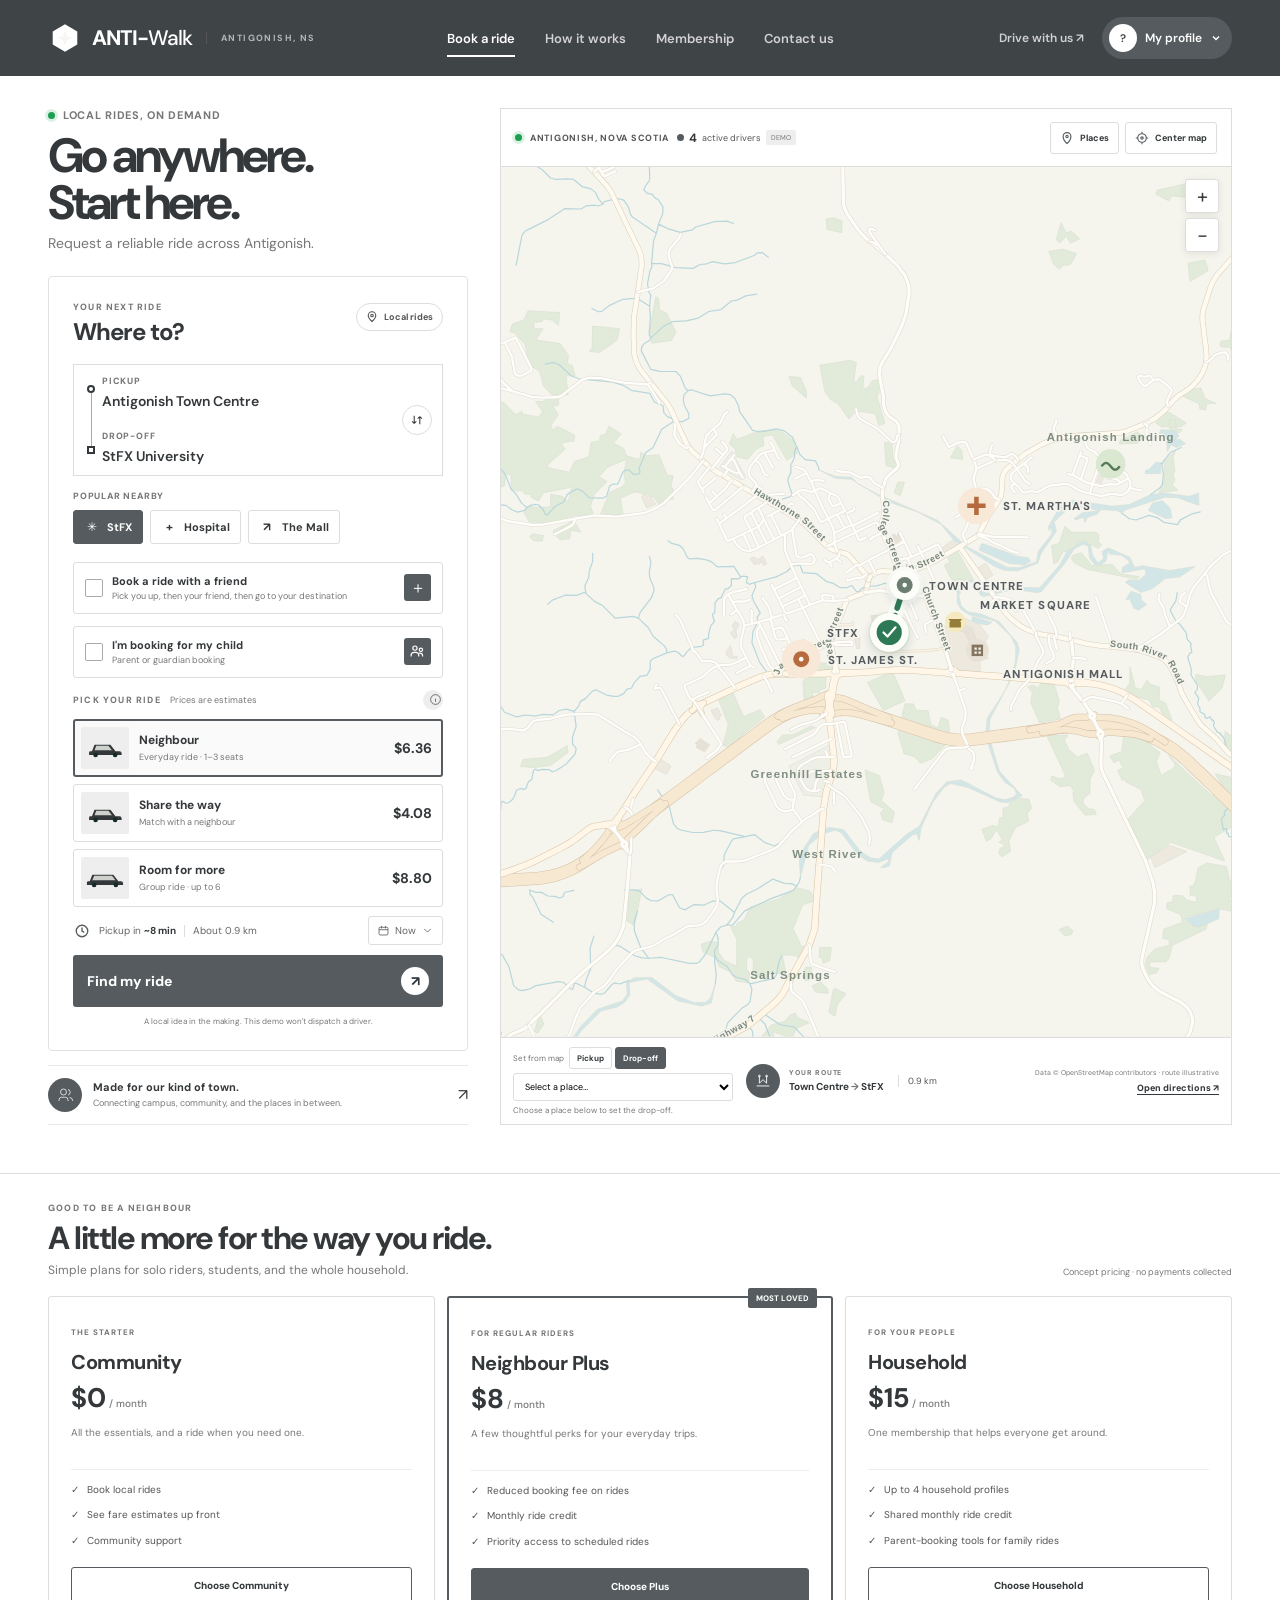
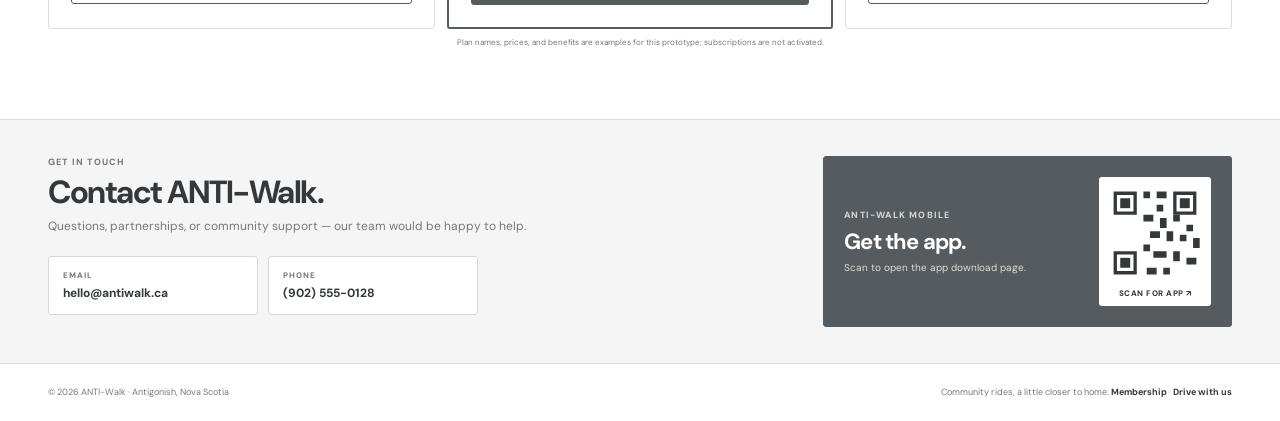
==== commit 9f16a14b: "map fix" ====
--- a/index.html
+++ b/index.html
@@ -86,6 +86,9 @@
                 </label>
                 <datalist id="local-places">
                   <option value="McDonald's"></option>
+                  <option value="Pita Pit"></option>
+                  <option value="A&W"></option>
+                  <option value="Subway"></option>
                   <option value="Antigonish Town Centre"></option>
                   <option value="StFX University"></option>
                   <option value="St. Martha's Regional Hospital"></option>
@@ -259,6 +262,9 @@
                 <p id="local-map-target-label">Choose a local place to set your selected stop. No map key is needed.</p>
                 <div class="local-map-places" role="group" aria-label="Choose a local place">
                   <button type="button" class="local-map-place" data-local-place="McDonald's">McDonald's</button>
+                  <button type="button" class="local-map-place" data-local-place="Pita Pit">Pita Pit</button>
+                  <button type="button" class="local-map-place" data-local-place="A&W">A&amp;W</button>
+                  <button type="button" class="local-map-place" data-local-place="Subway">Subway</button>
                   <button type="button" class="local-map-place" data-local-place="Antigonish Town Centre">Town Centre</button>
                   <button type="button" class="local-map-place" data-local-place="StFX University">StFX</button>
                   <button type="button" class="local-map-place" data-local-place="St. Martha's Regional Hospital">St. Martha's Hospital</button>
@@ -267,9 +273,18 @@
                 </div>
               </div>
             </div>
+            <div class="map-cluster-popover" id="st-james-cluster-popover" role="dialog" aria-label="Places near St. James Street" hidden>
+              <span class="map-cluster-title">ST. JAMES STREET</span>
+              <div class="map-cluster-options">
+                <button type="button" data-cluster-place="McDonald's"><span aria-hidden="true">M</span>McDonald's</button>
+                <button type="button" data-cluster-place="Pita Pit"><span aria-hidden="true">P</span>Pita Pit</button>
+                <button type="button" data-cluster-place="A&W"><span aria-hidden="true">A&amp;W</span>A&amp;W</button>
+                <button type="button" data-cluster-place="Subway"><span aria-hidden="true">S</span>Subway</button>
+              </div>
+            </div>
             <svg class="map-drawing" id="local-map" viewBox="0 0 900 760" preserveAspectRatio="xMidYMid slice" role="group" aria-labelledby="map-title map-desc">
               <title id="map-title">Street map of Antigonish, Nova Scotia</title>
-              <desc id="map-desc">A local map using OpenStreetMap roads, buildings, land cover, and waterways. Click a labeled place or any map position to set the selected stop; drag to pan and use the plus and minus buttons to zoom.</desc>
+              <desc id="map-desc">A local map using OpenStreetMap roads, buildings, land cover, and waterways. Hover or select the St. James Street marker to choose from nearby shops. Click a labeled place or any map position to set the selected stop; drag to pan and use the plus and minus buttons to zoom.</desc>
               <defs>
                 <filter id="marker-shadow" x="-60%" y="-60%" width="220%" height="220%">
                   <feDropShadow dx="0" dy="4" stdDeviation="4" flood-color="#254137" flood-opacity=".16" />
@@ -291,27 +306,26 @@
                 <path d="M544.5 288.1h4v6h6v4h-6v6h-4v-6h-6v-4h6v-6Z" fill="#B56B3D" />
                 <text x="569.5" y="300.1">ST. MARTHA'S</text>
               </g>
-              <g class="map-place" data-map-place="mcdonalds">
+              <g class="map-place st-james-cluster" id="st-james-cluster" data-map-place="mcdonalds" tabindex="0" role="button" aria-haspopup="dialog" aria-controls="st-james-cluster-popover" aria-expanded="false" aria-label="Show places near St. James Street">
                 <circle cx="393.4" cy="430.1" r="17" fill="#F8E8D8" />
                 <circle cx="393.4" cy="430.1" r="7" fill="#B56B3D" />
                 <circle cx="393.4" cy="430.1" r="2" fill="#FCFDF9" />
-                <text x="416.4" y="434.1">MCDONALD'S</text>
+                <text x="416.4" y="434.1">ST. JAMES ST.</text>
               </g>
               <g class="map-place" data-map-place="mall">
-                <circle cx="540.3" cy="416.4" r="10" fill="#E8E2D6" />
-                <path d="M535.3 411.4h10v10h-10z" fill="#7B6A53" opacity=".9" />
-                <path d="M537.8 413.9h2v2h-2zm3.5 0h2v2h-2zm-3.5 3.5h2v2h-2zm3.5 0h2v2h-2z" fill="#F5F6F1" />
-                <text x="566" y="440">ANTIGONISH MALL</text>
+                <circle cx="547.3" cy="422.4" r="10" fill="#E8E2D6" />
+                <path d="M542.3 417.4h10v10h-10z" fill="#7B6A53" opacity=".9" />
+                <path d="M544.8 419.9h2v2h-2zm3.5 0h2v2h-2zm-3.5 3.5h2v2h-2zm3.5 0h2v2h-2z" fill="#F5F6F1" />
+                <text x="570" y="447">ANTIGONISH MALL</text>
               </g>
               <g class="map-place" data-map-place="market">
-                <circle cx="537" cy="405.5" r="9" fill="#F5E9BF" />
-                <path d="M532 405.5h10v5h-10zM531 403h12l-2 2.5h-8l-2-2.5Z" fill="#947D38" />
-                <text x="566" y="397">MARKET SQUARE</text>
+                <circle cx="528" cy="397.5" r="9" fill="#F5E9BF" />
+                <path d="M523 397.5h10v5h-10zM522 395h12l-2 2.5h-8l-2-2.5Z" fill="#947D38" />
+                <text x="550" y="386">MARKET SQUARE</text>
               </g>
               <g class="map-place" data-map-place="landing">
-                <circle cx="663.8" cy="239.5" r="13" fill="#DAE8D2" />
-                <path d="M655.8 241.5c3-4 5-4 8 0s5 4 8 0" fill="none" stroke="#537A55" stroke-width="2" />
-                <text x="682.8" y="243.5">ANTIGONISH LANDING</text>
+                <circle cx="663.8" cy="259.5" r="13" fill="#DAE8D2" />
+                <path d="M655.8 261.5c3-4 5-4 8 0s5 4 8 0" fill="none" stroke="#537A55" stroke-width="2" />
               </g>
               <path id="route-shadow" d="M483.8 365.4 L470.3 406.8" fill="none" stroke="#FAFCF7" stroke-width="13" stroke-linecap="round" />
               <path id="route-line" d="M483.8 365.4 L470.3 406.8" fill="none" stroke="#2E7955" stroke-width="5" stroke-linecap="round" stroke-dasharray="7 7" />
@@ -353,6 +367,9 @@
               <select id="map-place-select" class="map-place-select" aria-label="Choose a nearby pickup or drop-off location">
                 <option value="">Select a place…</option>
                 <option value="McDonald's">McDonald's</option>
+                <option value="Pita Pit">Pita Pit</option>
+                <option value="A&W">A&amp;W</option>
+                <option value="Subway">Subway</option>
                 <option value="Antigonish Town Centre">Town Centre</option>
                 <option value="StFX University">StFX University</option>
                 <option value="St. Martha's Regional Hospital">St. Martha's Hospital</option>
--- a/styles.css
+++ b/styles.css
@@ -168,7 +168,39 @@
 .map-canvas { position: relative; min-height: 0; overflow: hidden; background: #efefea; }
 .map-drawing { width: 100%; height: 100%; display: block; touch-action: none; cursor: grab; }
 .map-drawing.is-panning { cursor: grabbing; }
-.map-place text { fill: #666; font: 700 10px "DM Sans", sans-serif; letter-spacing: 1px; }
+.map-place text { fill: #555b5e; stroke: #f5f4ed; stroke-width: 3px; paint-order: stroke; stroke-linejoin: round; font: 700 10px "DM Sans", sans-serif; letter-spacing: 1px; }
+.st-james-cluster { cursor: pointer; }
+.st-james-cluster:hover circle:first-child { stroke: #555b5e; stroke-width: 2; }
+.map-cluster-popover {
+  position: absolute;
+  z-index: 8;
+  width: 190px;
+  padding: 10px;
+  border: 1px solid #d7d7d7;
+  border-radius: 4px;
+  background: #fff;
+  box-shadow: 0 10px 28px rgba(52,56,58,.18);
+}
+.map-cluster-popover[hidden] { display: none; }
+.map-cluster-title { display: block; margin: 0 0 7px; color: #777; font-size: 8px; font-weight: 800; letter-spacing: 1px; }
+.map-cluster-options { display: grid; gap: 5px; }
+.map-cluster-options button {
+  display: flex;
+  align-items: center;
+  gap: 8px;
+  width: 100%;
+  padding: 7px;
+  border: 1px solid #e1e1e1;
+  border-radius: 3px;
+  background: #fff;
+  cursor: pointer;
+  text-align: left;
+  font-size: 9px;
+  font-weight: 700;
+}
+.map-cluster-options button:hover,
+.map-cluster-options button:focus-visible { border-color: #555b5e; background: #f4f4f4; outline: none; }
+.map-cluster-options button span { width: 24px; height: 24px; display: grid; flex: 0 0 auto; place-items: center; border-radius: 50%; color: #fff; background: #555b5e; font-size: 7px; }
 .map-marker { transition: transform .25s ease; }
 .map-zoom-controls { position: absolute; z-index: 3; top: 12px; right: 12px; display: grid; gap: 5px; }
 .map-zoom-controls button { width: 34px; height: 34px; display: grid; place-items: center; border: 1px solid #ddd; border-radius: 3px; background: #fff; cursor: pointer; font-size: 20px; box-shadow: 0 2px 8px rgba(0,0,0,.08); }
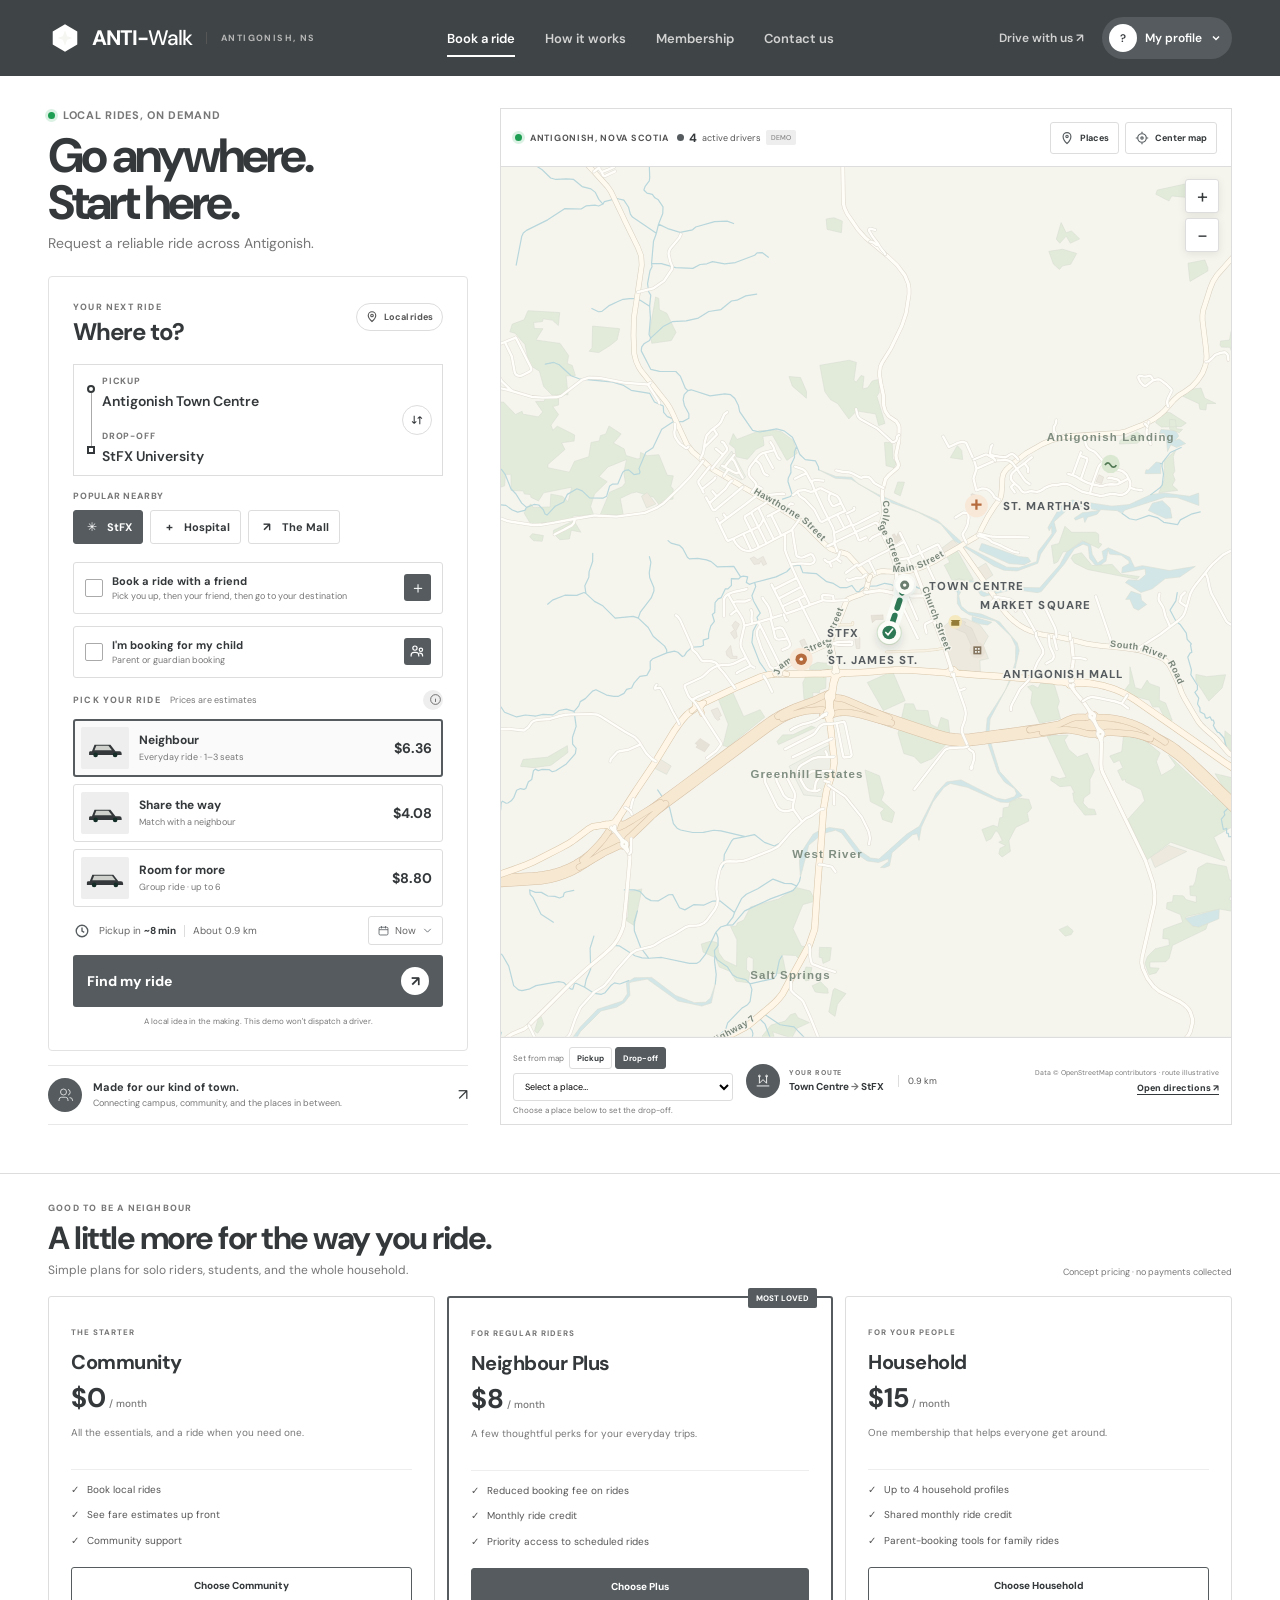
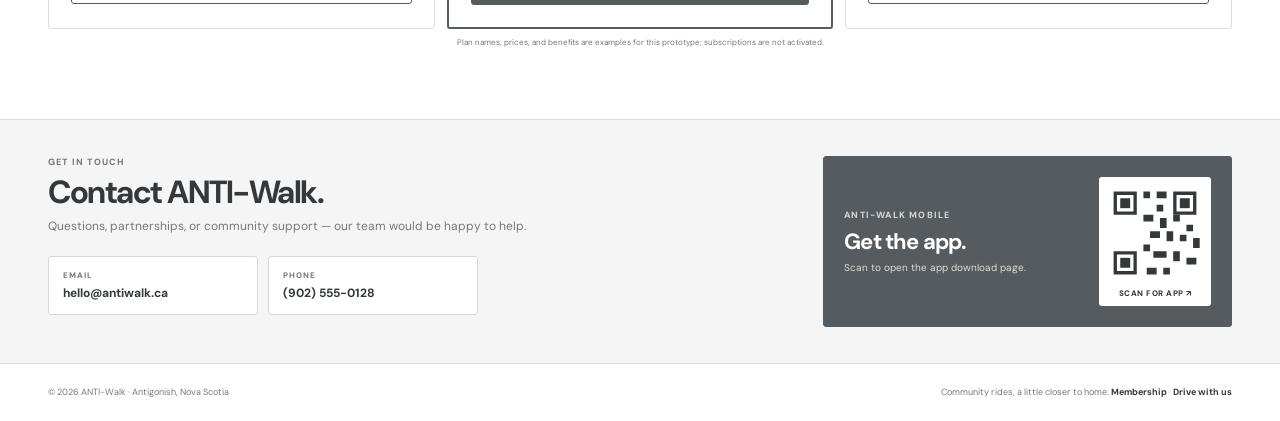
==== commit b6531d65: "second map fix" ====
--- a/index.html
+++ b/index.html
@@ -292,57 +292,57 @@
               </defs>
               <image href="antigonish-map.svg" x="0" y="0" width="900" height="760" preserveAspectRatio="none" aria-hidden="true" />
               <g class="map-place" data-map-place="town">
-                <circle cx="483.8" cy="365.4" r="16" fill="#FCFDF9" />
-                <circle cx="483.8" cy="365.4" r="5" fill="#657A6C" />
+                <circle cx="483.8" cy="365.4" r="10" fill="#FCFDF9" />
+                <circle cx="483.8" cy="365.4" r="4" fill="#657A6C" />
                 <text x="504.8" y="369.4">TOWN CENTRE</text>
               </g>
               <g class="map-place" data-map-place="stfx">
-                <circle cx="470.3" cy="406.8" r="18" fill="#DAE8D2" />
-                <path d="M470.3 392.8 474.3 403.8l11 3-11 3-4 11-4-11-11-3 11-3 4-11Z" fill="#426B4D" />
+                <circle cx="470.3" cy="406.8" r="11" fill="#DAE8D2" />
+                <path d="M470.3 398.8 472.8 404.3l6.5 2.5-6.5 2.5-2.5 6.5-2.5-6.5-6.5-2.5 6.5-2.5 2.5-5.5Z" fill="#426B4D" />
                 <text x="444" y="410.8" text-anchor="end">STFX</text>
               </g>
               <g class="map-place" data-map-place="hospital">
-                <circle cx="546.5" cy="296.1" r="16" fill="#F8E8D8" />
-                <path d="M544.5 288.1h4v6h6v4h-6v6h-4v-6h-6v-4h6v-6Z" fill="#B56B3D" />
+                <circle cx="546.5" cy="296.1" r="10" fill="#F8E8D8" />
+                <path d="M545.5 290.6h2v3.5h3.5v2h-3.5v3.5h-2v-3.5H542v-2h3.5v-3.5Z" fill="#B56B3D" />
                 <text x="569.5" y="300.1">ST. MARTHA'S</text>
               </g>
               <g class="map-place st-james-cluster" id="st-james-cluster" data-map-place="mcdonalds" tabindex="0" role="button" aria-haspopup="dialog" aria-controls="st-james-cluster-popover" aria-expanded="false" aria-label="Show places near St. James Street">
-                <circle cx="393.4" cy="430.1" r="17" fill="#F8E8D8" />
-                <circle cx="393.4" cy="430.1" r="7" fill="#B56B3D" />
-                <circle cx="393.4" cy="430.1" r="2" fill="#FCFDF9" />
+                <circle cx="393.4" cy="430.1" r="10" fill="#F8E8D8" />
+                <circle cx="393.4" cy="430.1" r="5" fill="#B56B3D" />
+                <circle cx="393.4" cy="430.1" r="1.5" fill="#FCFDF9" />
                 <text x="416.4" y="434.1">ST. JAMES ST.</text>
               </g>
               <g class="map-place" data-map-place="mall">
-                <circle cx="547.3" cy="422.4" r="10" fill="#E8E2D6" />
-                <path d="M542.3 417.4h10v10h-10z" fill="#7B6A53" opacity=".9" />
-                <path d="M544.8 419.9h2v2h-2zm3.5 0h2v2h-2zm-3.5 3.5h2v2h-2zm3.5 0h2v2h-2z" fill="#F5F6F1" />
+                <circle cx="547.3" cy="422.4" r="7" fill="#E8E2D6" />
+                <path d="M543.8 418.9h7v7h-7z" fill="#7B6A53" opacity=".9" />
+                <path d="M545.3 420.4h1.5v1.5h-1.5zm2.5 0h1.5v1.5h-1.5zm-2.5 2.5h1.5v1.5h-1.5zm2.5 0h1.5v1.5h-1.5z" fill="#F5F6F1" />
                 <text x="570" y="447">ANTIGONISH MALL</text>
               </g>
               <g class="map-place" data-map-place="market">
-                <circle cx="528" cy="397.5" r="9" fill="#F5E9BF" />
-                <path d="M523 397.5h10v5h-10zM522 395h12l-2 2.5h-8l-2-2.5Z" fill="#947D38" />
+                <circle cx="528" cy="397.5" r="6" fill="#F5E9BF" />
+                <path d="M524.5 397.5h7v3.5h-7zM524 395.8h8.5l-1.5 1.7h-5.5l-1.5-1.7Z" fill="#947D38" />
                 <text x="550" y="386">MARKET SQUARE</text>
               </g>
               <g class="map-place" data-map-place="landing">
-                <circle cx="663.8" cy="259.5" r="13" fill="#DAE8D2" />
-                <path d="M655.8 261.5c3-4 5-4 8 0s5 4 8 0" fill="none" stroke="#537A55" stroke-width="2" />
+                <circle cx="663.8" cy="259.5" r="8" fill="#DAE8D2" />
+                <path d="M658.8 260.5c2-2.5 3.5-2.5 5 0s3.5 2.5 5 0" fill="none" stroke="#537A55" stroke-width="1.5" />
               </g>
               <path id="route-shadow" d="M483.8 365.4 L470.3 406.8" fill="none" stroke="#FAFCF7" stroke-width="13" stroke-linecap="round" />
               <path id="route-line" d="M483.8 365.4 L470.3 406.8" fill="none" stroke="#2E7955" stroke-width="5" stroke-linecap="round" stroke-dasharray="7 7" />
               <g id="pickup-marker" class="map-marker" transform="translate(483.8 365.4)" filter="url(#marker-shadow)">
-                <circle r="13" fill="#FCFDF9" />
-                <circle r="7" fill="#6C7E70" />
-                <circle r="2" fill="#FCFDF9" />
+                <circle r="8" fill="#FCFDF9" />
+                <circle r="4" fill="#6C7E70" />
+                <circle r="1.5" fill="#FCFDF9" />
               </g>
               <g id="destination-marker" class="map-marker" transform="translate(470.3 406.8)" filter="url(#marker-shadow)">
-                <circle r="17" fill="#FCFDF9" />
-                <circle r="11" fill="#2E7955" />
-                <path d="m-5 0 3.5 3.5 7-8" fill="none" stroke="#FCFDF9" stroke-width="2" stroke-linecap="round" stroke-linejoin="round" />
+                <circle r="10" fill="#FCFDF9" />
+                <circle r="6" fill="#2E7955" />
+                <path d="m-3 0 2 2 4-5" fill="none" stroke="#FCFDF9" stroke-width="1.5" stroke-linecap="round" stroke-linejoin="round" />
               </g>
               <g id="friend-marker" class="map-marker" transform="translate(300 430)" filter="url(#marker-shadow)" display="none">
-                <circle r="15" fill="#FCFDF9" />
-                <circle r="9" fill="#C18A43" />
-                <text x="0" y="3" text-anchor="middle" fill="#FCFDF9" font-family="DM Sans,sans-serif" font-size="9" font-weight="700">F</text>
+                <circle r="9" fill="#FCFDF9" />
+                <circle r="5" fill="#C18A43" />
+                <text x="0" y="2" text-anchor="middle" fill="#FCFDF9" font-family="DM Sans,sans-serif" font-size="6" font-weight="700">F</text>
               </g>
               <g class="map-decoration" transform="translate(778 35)">
                 <circle cx="26" cy="26" r="25" fill="#FCFDF9" opacity=".9" />
--- a/styles.css
+++ b/styles.css
@@ -166,7 +166,7 @@
 .map-layer-button:hover { background: #f3f3f3; }
 .map-layer-button svg { width: 14px; height: 14px; fill: none; stroke: #555b5e; stroke-width: 1.5; }
 .map-canvas { position: relative; min-height: 0; overflow: hidden; background: #efefea; }
-.map-drawing { width: 100%; height: 100%; display: block; touch-action: none; cursor: grab; }
+.map-drawing { width: 100%; height: 100%; display: block; touch-action: none; cursor: grab; -webkit-user-select: none; user-select: none; }
 .map-drawing.is-panning { cursor: grabbing; }
 .map-place text { fill: #555b5e; stroke: #f5f4ed; stroke-width: 3px; paint-order: stroke; stroke-linejoin: round; font: 700 10px "DM Sans", sans-serif; letter-spacing: 1px; }
 .st-james-cluster { cursor: pointer; }
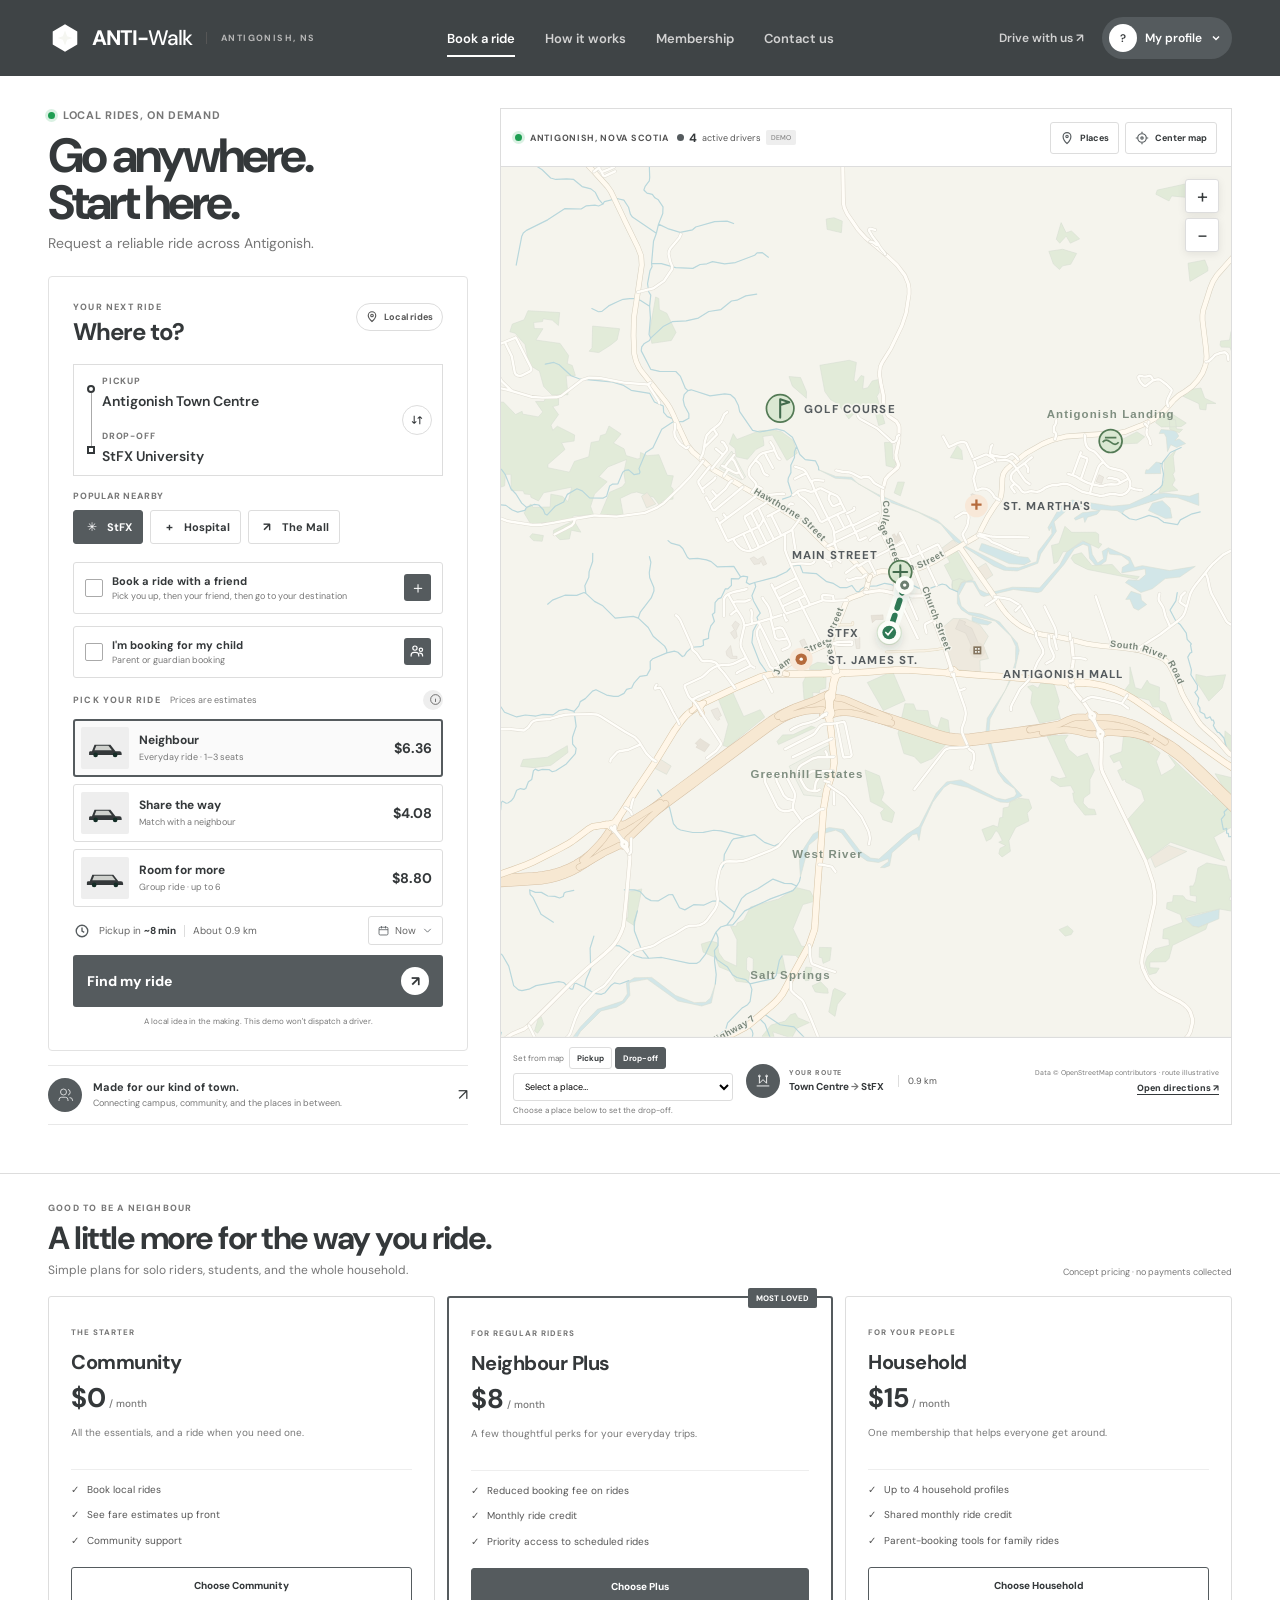
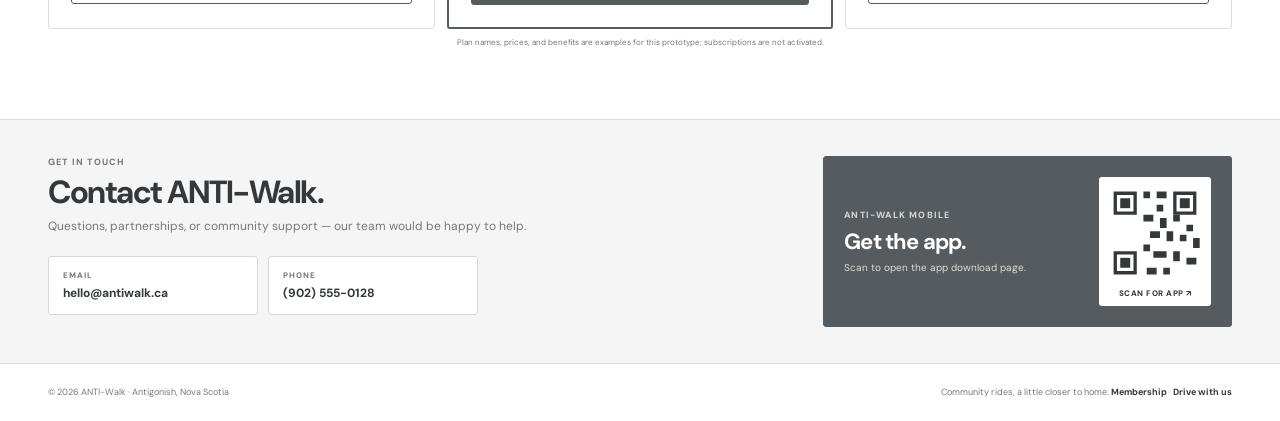
==== commit f069b0e0: "third map fix & project log entry" ====
--- a/index.html
+++ b/index.html
@@ -94,6 +94,8 @@
                   <option value="St. Martha's Regional Hospital"></option>
                   <option value="Antigonish Mall"></option>
                   <option value="Antigonish Market Square"></option>
+                  <option value="Main Street, Antigonish, NS"></option>
+                  <option value="Antigonish Golf &amp; Country Club"></option>
                   <option value="Antigonish Landing"></option>
                   <option value="Pomquet Beach"></option>
                   <option value="Paqtnkek Mi'kmaw Nation"></option>
@@ -270,6 +272,8 @@
                   <button type="button" class="local-map-place" data-local-place="St. Martha's Regional Hospital">St. Martha's Hospital</button>
                   <button type="button" class="local-map-place" data-local-place="Antigonish Mall">Antigonish Mall</button>
                   <button type="button" class="local-map-place" data-local-place="Antigonish Market Square">Market Square</button>
+                  <button type="button" class="local-map-place" data-local-place="Main Street, Antigonish, NS">Main Street</button>
+                  <button type="button" class="local-map-place" data-local-place="Antigonish Golf &amp; Country Club">Golf Course</button>
                 </div>
               </div>
             </div>
@@ -291,15 +295,20 @@
                 </filter>
               </defs>
               <image href="antigonish-map.svg" x="0" y="0" width="900" height="760" preserveAspectRatio="none" aria-hidden="true" />
-              <g class="map-place" data-map-place="town">
-                <circle cx="483.8" cy="365.4" r="10" fill="#FCFDF9" />
-                <circle cx="483.8" cy="365.4" r="4" fill="#657A6C" />
-                <text x="504.8" y="369.4">TOWN CENTRE</text>
-              </g>
               <g class="map-place" data-map-place="stfx">
                 <circle cx="470.3" cy="406.8" r="11" fill="#DAE8D2" />
                 <path d="M470.3 398.8 472.8 404.3l6.5 2.5-6.5 2.5-2.5 6.5-2.5-6.5-6.5-2.5 6.5-2.5 2.5-5.5Z" fill="#426B4D" />
                 <text x="444" y="410.8" text-anchor="end">STFX</text>
+              </g>
+              <g class="map-place" data-map-place="golf-course">
+                <circle cx="375" cy="211" r="12" fill="#DAE8D2" stroke="#537A55" stroke-width="1.5" />
+                <path d="M375 203v16m0-16 8 2.5-8 2.5" fill="none" stroke="#426B4D" stroke-width="1.8" stroke-linecap="round" stroke-linejoin="round" />
+                <text x="396" y="215">GOLF COURSE</text>
+              </g>
+              <g class="map-place" data-map-place="main-street">
+                <circle cx="480" cy="354" r="10" fill="#DAE8D2" stroke="#537A55" stroke-width="1.5" />
+                <path d="M480 348v12m-6-6h12" stroke="#426B4D" stroke-width="1.8" stroke-linecap="round" />
+                <text x="461" y="343" text-anchor="end">MAIN STREET</text>
               </g>
               <g class="map-place" data-map-place="hospital">
                 <circle cx="546.5" cy="296.1" r="10" fill="#F8E8D8" />
@@ -318,14 +327,9 @@
                 <path d="M545.3 420.4h1.5v1.5h-1.5zm2.5 0h1.5v1.5h-1.5zm-2.5 2.5h1.5v1.5h-1.5zm2.5 0h1.5v1.5h-1.5z" fill="#F5F6F1" />
                 <text x="570" y="447">ANTIGONISH MALL</text>
               </g>
-              <g class="map-place" data-map-place="market">
-                <circle cx="528" cy="397.5" r="6" fill="#F5E9BF" />
-                <path d="M524.5 397.5h7v3.5h-7zM524 395.8h8.5l-1.5 1.7h-5.5l-1.5-1.7Z" fill="#947D38" />
-                <text x="550" y="386">MARKET SQUARE</text>
-              </g>
               <g class="map-place" data-map-place="landing">
-                <circle cx="663.8" cy="259.5" r="8" fill="#DAE8D2" />
-                <path d="M658.8 260.5c2-2.5 3.5-2.5 5 0s3.5 2.5 5 0" fill="none" stroke="#537A55" stroke-width="1.5" />
+                <circle cx="663.8" cy="239.5" r="10" fill="#DAE8D2" stroke="#537A55" stroke-width="1.5" />
+                <path d="M656.8 240.5c2-2.5 4-2.5 7 0s5 2.5 7 0m-12-4h10" fill="none" stroke="#537A55" stroke-width="1.5" />
               </g>
               <path id="route-shadow" d="M483.8 365.4 L470.3 406.8" fill="none" stroke="#FAFCF7" stroke-width="13" stroke-linecap="round" />
               <path id="route-line" d="M483.8 365.4 L470.3 406.8" fill="none" stroke="#2E7955" stroke-width="5" stroke-linecap="round" stroke-dasharray="7 7" />
@@ -375,6 +379,8 @@
                 <option value="St. Martha's Regional Hospital">St. Martha's Hospital</option>
                 <option value="Antigonish Mall">Antigonish Mall</option>
                 <option value="Antigonish Market Square">Market Square</option>
+                <option value="Main Street, Antigonish, NS">Main Street</option>
+                <option value="Antigonish Golf &amp; Country Club">Golf Course</option>
                 <option value="Antigonish Landing">Antigonish Landing</option>
               </select>
               <div class="map-pick-instruction" id="map-pick-instruction">Choose a place below to set the drop-off.</div>
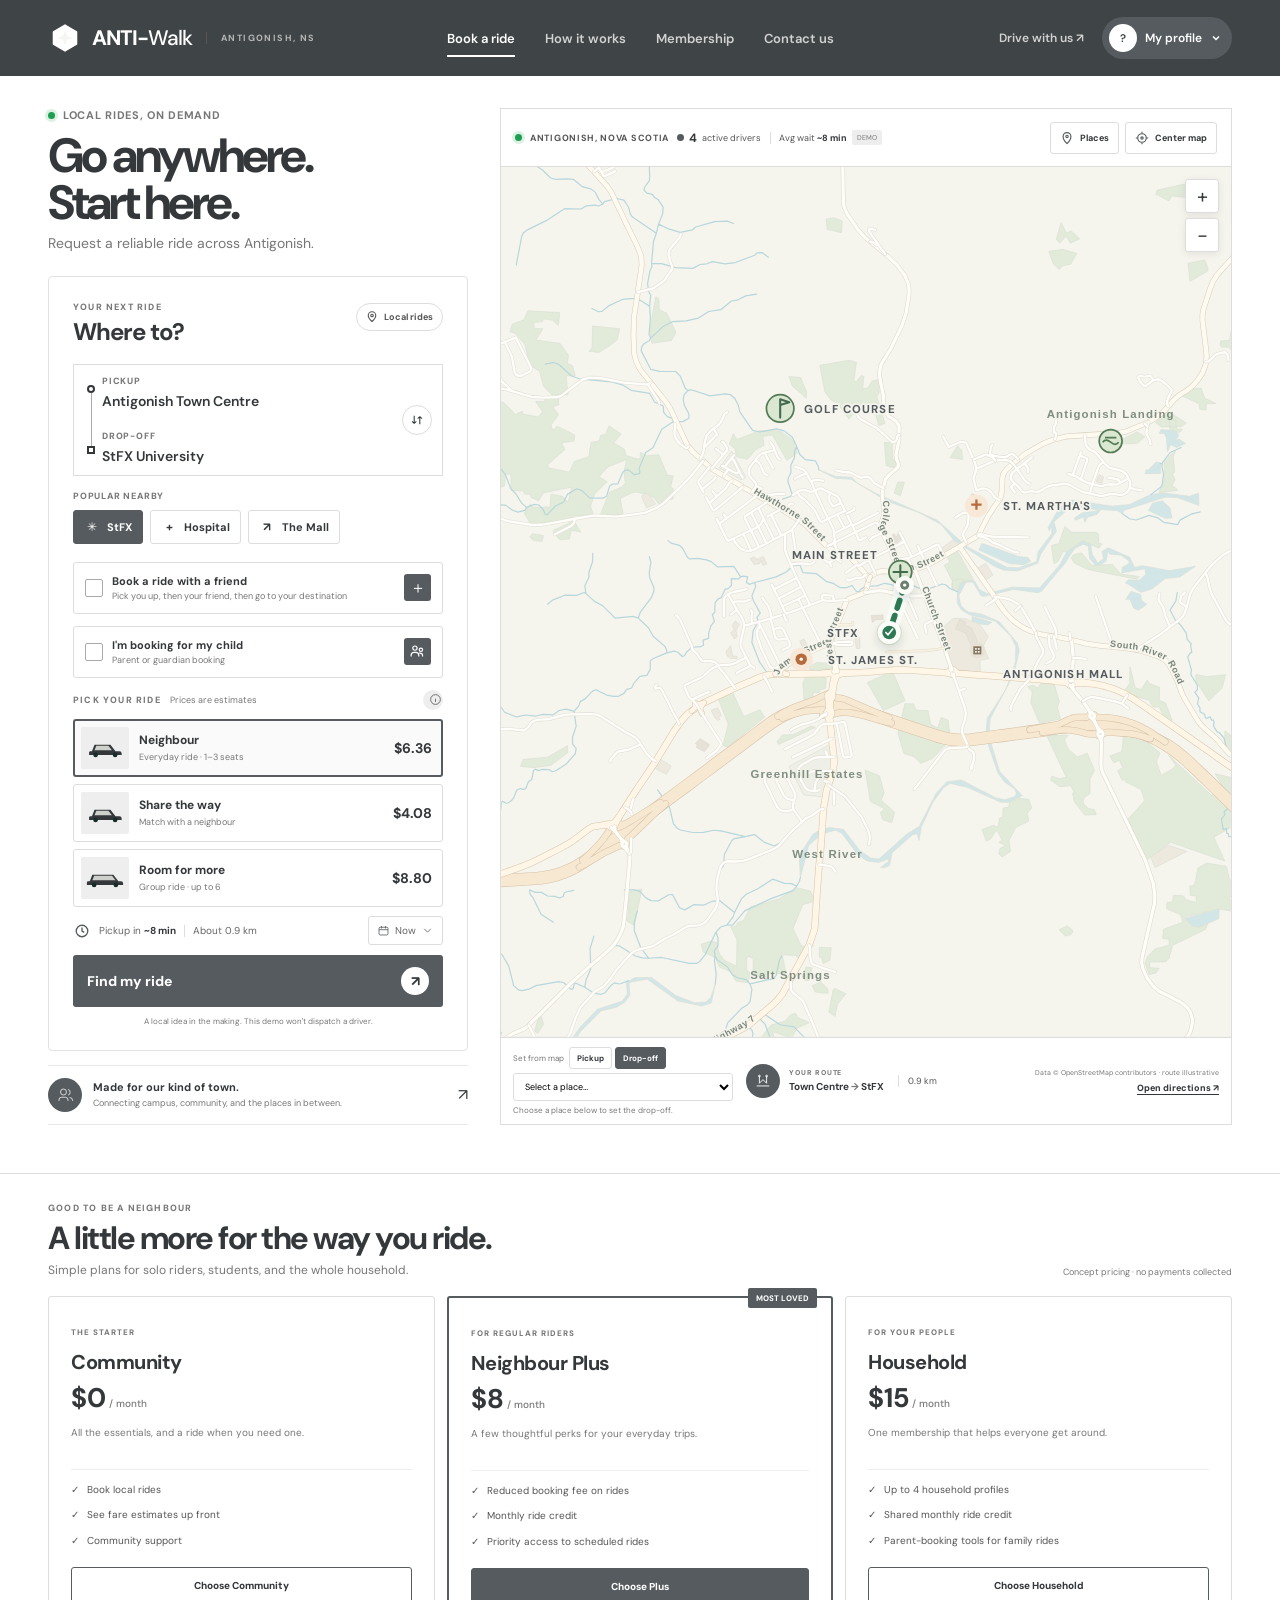
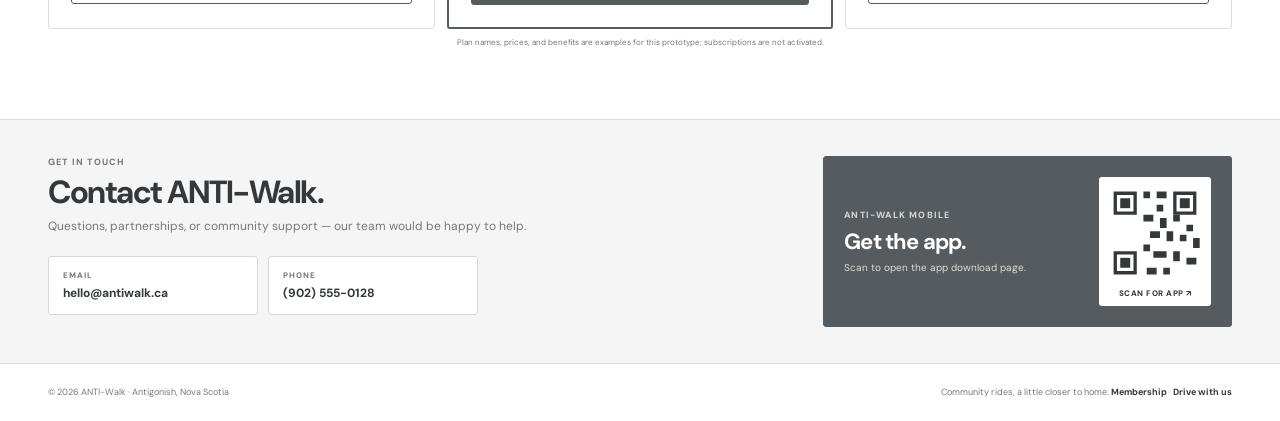
==== commit 64ab083a: "tweaked finsihed app" ====
--- a/index.html
+++ b/index.html
@@ -239,10 +239,11 @@
           <div class="map-topline">
             <div class="map-location-group">
               <span class="map-live"><span class="live-dot"></span> ANTIGONISH, NOVA SCOTIA</span>
-              <span class="active-driver-counter" aria-label="4 sample active drivers, demo only">
+              <span class="active-driver-counter" aria-label="4 sample active drivers, average wait about 8 minutes, demo estimate">
                 <span class="active-driver-dot" aria-hidden="true"></span>
                 <strong id="active-driver-count">4</strong>
                 <span>active drivers</span>
+                <span class="active-driver-wait">Avg wait <strong>~8 min</strong></span>
                 <small>DEMO</small>
               </span>
             </div>
--- a/styles.css
+++ b/styles.css
@@ -159,6 +159,8 @@
 .map-live { padding: 0; color: #555; font-size: 9px; }
 .active-driver-counter { display: inline-flex; align-items: center; gap: 5px; color: #555; font-size: 9px; }
 .active-driver-counter strong { color: #34383a; font-size: 12px; }
+.active-driver-wait { margin-left: 4px; padding-left: 8px; border-left: 1px solid #ddd; }
+.active-driver-wait strong { font-size: inherit; }
 .active-driver-counter small { padding: 3px 5px; border-radius: 2px; color: #777; background: #eee; font-size: 7px; }
 .active-driver-dot { width: 7px; height: 7px; border-radius: 50%; background: #555b5e; }
 .map-topline-actions { display: flex; gap: 6px; }
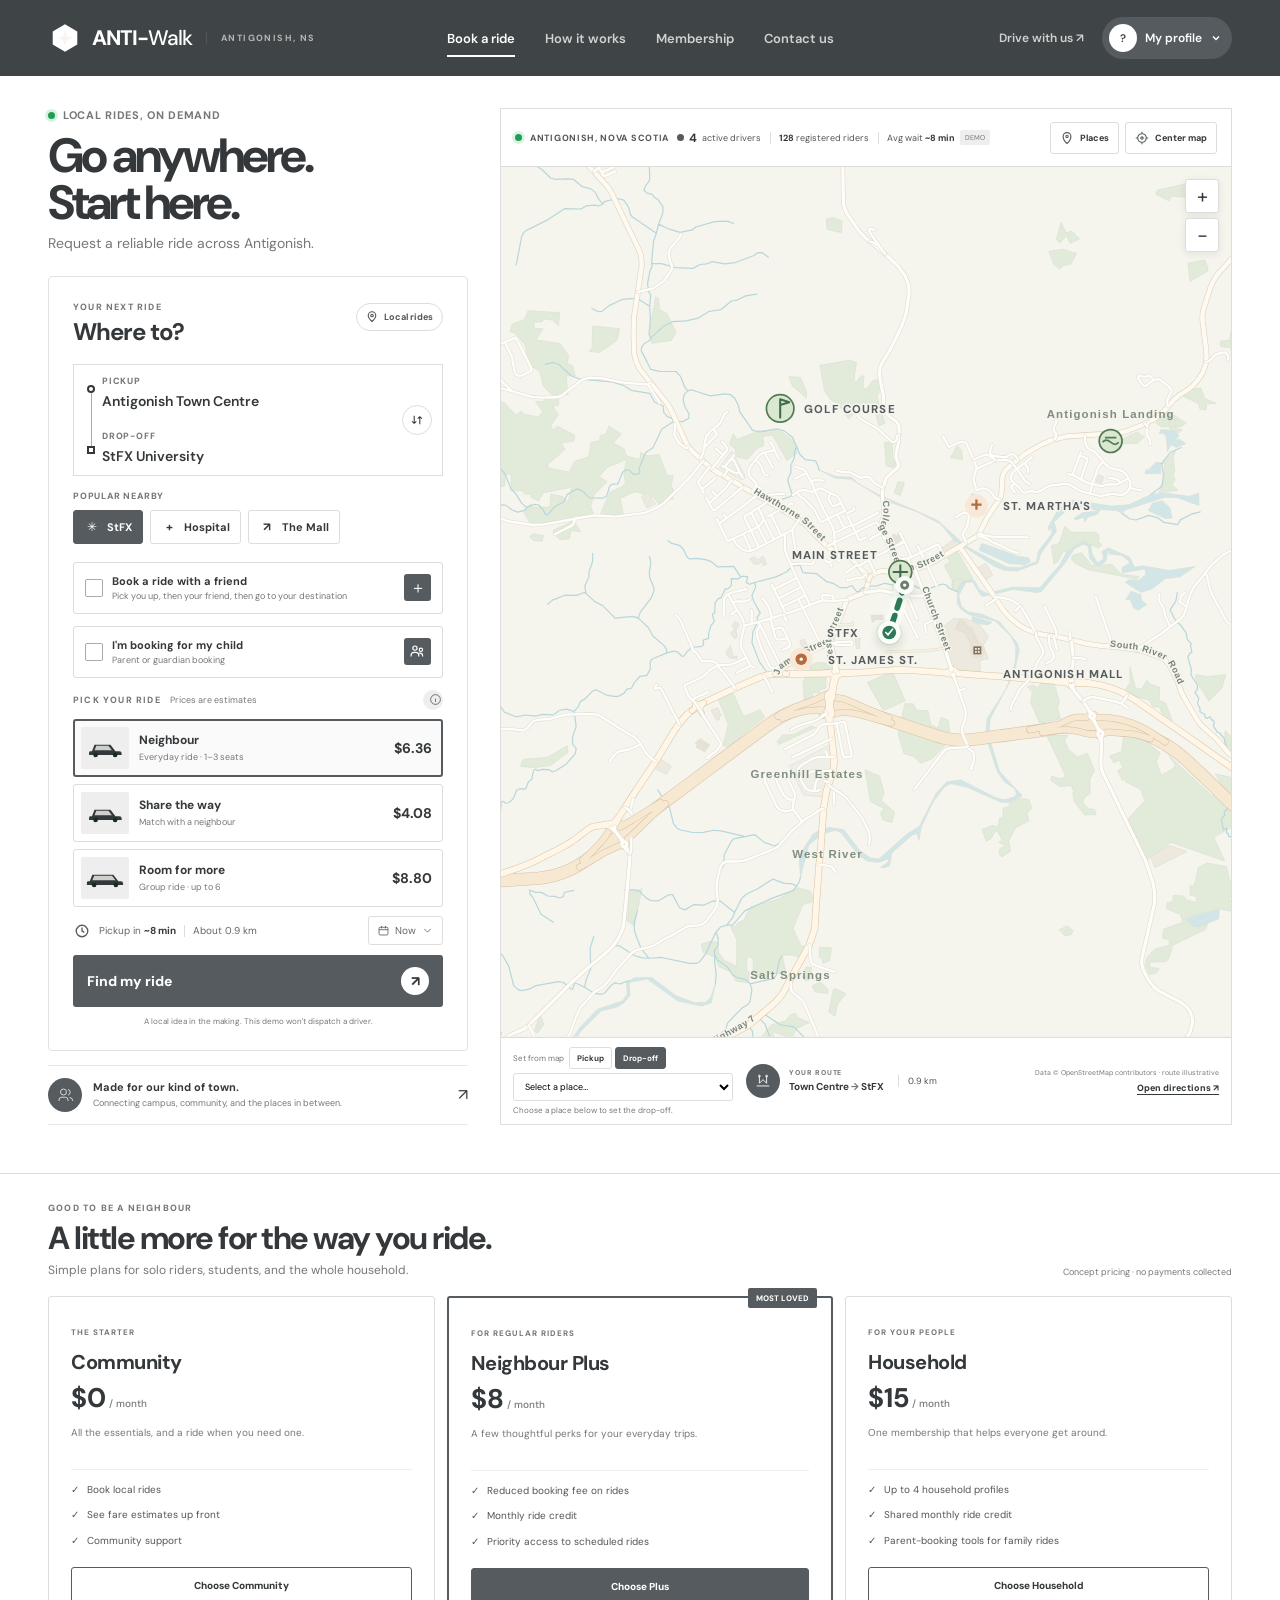
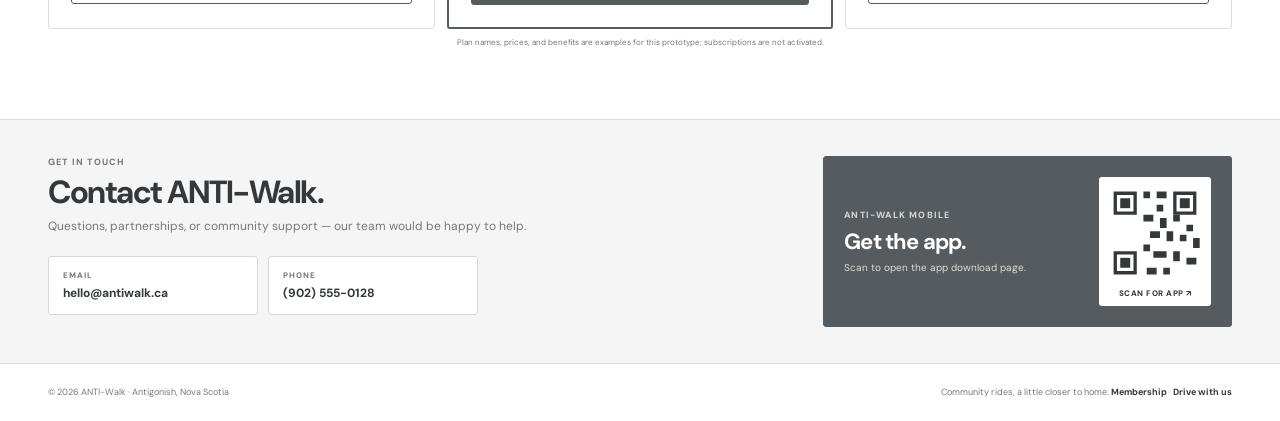
==== commit e8e553a1: "added registered users" ====
--- a/index.html
+++ b/index.html
@@ -239,10 +239,11 @@
           <div class="map-topline">
             <div class="map-location-group">
               <span class="map-live"><span class="live-dot"></span> ANTIGONISH, NOVA SCOTIA</span>
-              <span class="active-driver-counter" aria-label="4 sample active drivers, average wait about 8 minutes, demo estimate">
+              <span class="active-driver-counter" aria-label="4 sample active drivers, 128 registered riders, average wait about 8 minutes, demo estimate">
                 <span class="active-driver-dot" aria-hidden="true"></span>
                 <strong id="active-driver-count">4</strong>
                 <span>active drivers</span>
+                <span class="registered-rider-count"><strong id="registered-rider-count">128</strong> registered riders</span>
                 <span class="active-driver-wait">Avg wait <strong>~8 min</strong></span>
                 <small>DEMO</small>
               </span>
--- a/styles.css
+++ b/styles.css
@@ -159,6 +159,8 @@
 .map-live { padding: 0; color: #555; font-size: 9px; }
 .active-driver-counter { display: inline-flex; align-items: center; gap: 5px; color: #555; font-size: 9px; }
 .active-driver-counter strong { color: #34383a; font-size: 12px; }
+.registered-rider-count { margin-left: 4px; padding-left: 8px; border-left: 1px solid #ddd; }
+.registered-rider-count strong { font-size: inherit; }
 .active-driver-wait { margin-left: 4px; padding-left: 8px; border-left: 1px solid #ddd; }
 .active-driver-wait strong { font-size: inherit; }
 .active-driver-counter small { padding: 3px 5px; border-radius: 2px; color: #777; background: #eee; font-size: 7px; }
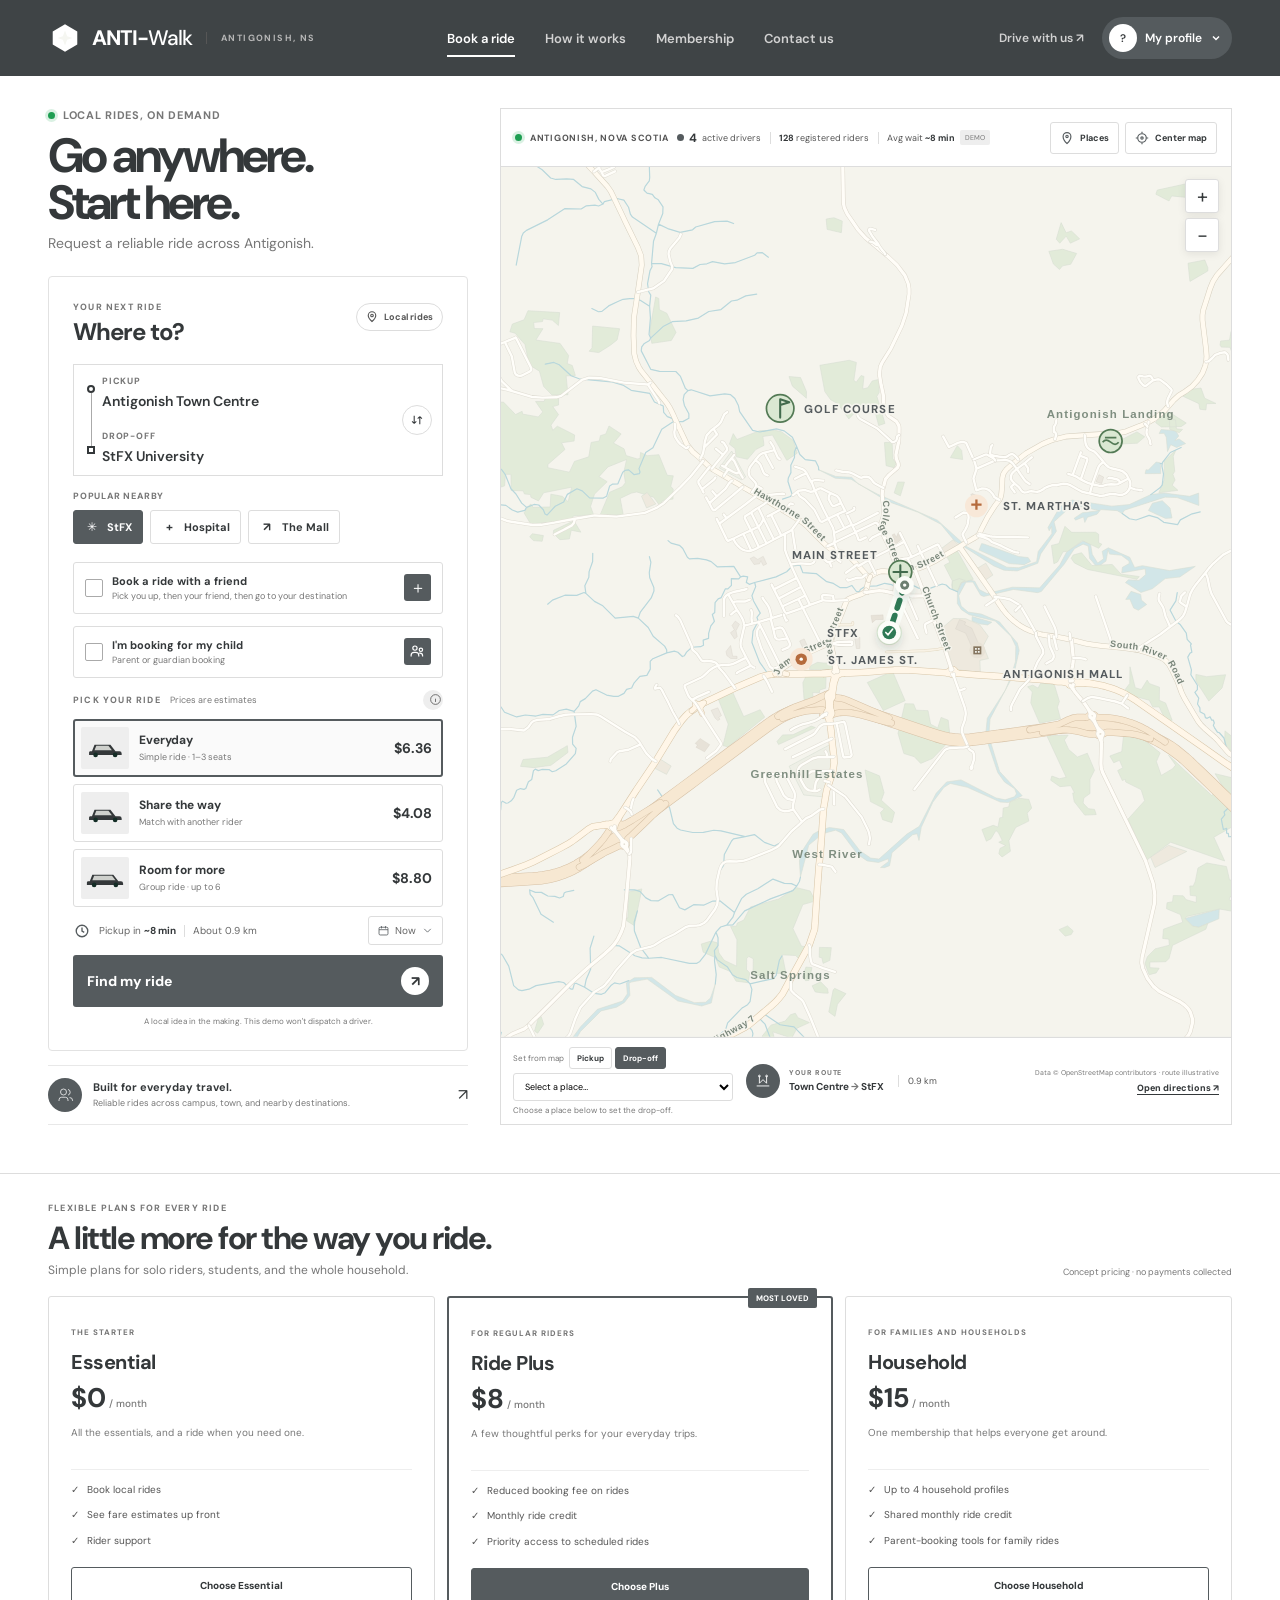
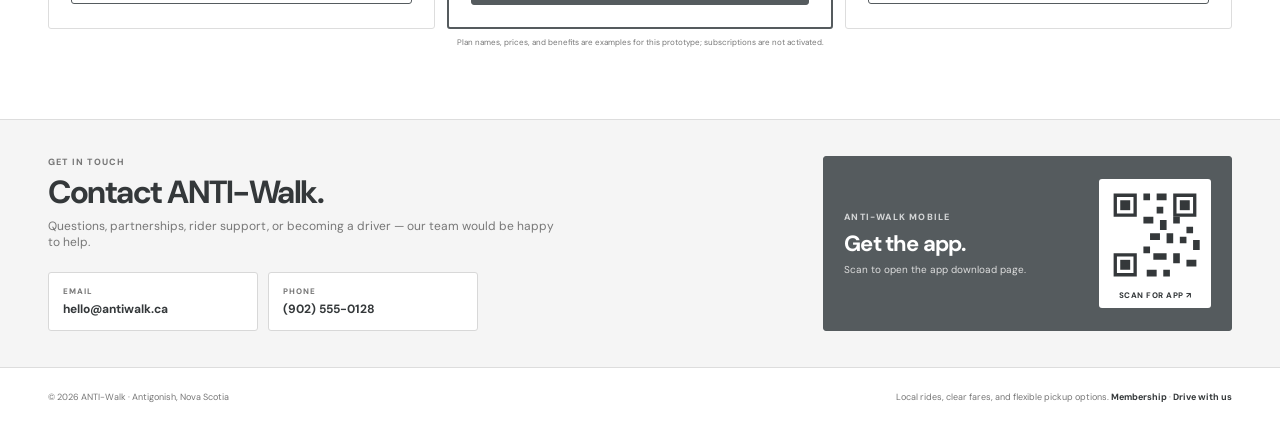
==== commit fa1f8864: "updates" ====
--- a/index.html
+++ b/index.html
@@ -185,14 +185,14 @@
                   <span class="ride-art neighbour-art" aria-hidden="true">
                     <svg viewBox="0 0 58 34" fill="none"><path d="M8 21.5h3l3.5-9h22l7 9h5.5a3 3 0 0 1 3 3v2H7v-2a3 3 0 0 1 1-3Z" fill="currentColor" /><path d="m17 14-2.5 6h24l-4.8-6H17Z" fill="#F5F6F1" opacity=".8" /><circle cx="16" cy="26.5" r="3.2" fill="#142D26" /><circle cx="43" cy="26.5" r="3.2" fill="#142D26" /></svg>
                   </span>
-                  <span class="ride-copy"><strong>Neighbour</strong><small>Everyday ride · 1–3 seats</small></span>
+                  <span class="ride-copy"><strong>Everyday</strong><small>Simple ride · 1–3 seats</small></span>
                   <span class="ride-price" id="neighbour-price">$8.50</span>
                 </button>
                 <button class="ride-option" type="button" role="radio" aria-checked="false" data-ride="shared">
                   <span class="ride-art shared-art" aria-hidden="true">
                     <svg viewBox="0 0 58 34" fill="none"><path d="M8 21.5h3l3.5-9h22l7 9h5.5a3 3 0 0 1 3 3v2H7v-2a3 3 0 0 1 1-3Z" fill="currentColor" /><path d="m17 14-2.5 6h24l-4.8-6H17Z" fill="#F5F6F1" opacity=".8" /><circle cx="16" cy="26.5" r="3.2" fill="#142D26" /><circle cx="43" cy="26.5" r="3.2" fill="#142D26" /></svg>
                   </span>
-                  <span class="ride-copy"><strong>Share the way</strong><small>Match with a neighbour</small></span>
+                  <span class="ride-copy"><strong>Share the way</strong><small>Match with another rider</small></span>
                   <span class="ride-price" id="shared-price">$5.50</span>
                 </button>
                 <button class="ride-option" type="button" role="radio" aria-checked="false" data-ride="group">
@@ -230,7 +230,7 @@
             <span class="community-icon" aria-hidden="true">
               <svg viewBox="0 0 24 24"><path d="M16 20v-1.5a3.5 3.5 0 0 0-3.5-3.5h-5A3.5 3.5 0 0 0 4 18.5V20m6-8a4 4 0 1 0 0-8 4 4 0 0 0 0 8Zm6-7.5a4 4 0 0 1 0 7.7m2 3.3h.5a3.5 3.5 0 0 1 3.5 3.5V20" /></svg>
             </span>
-            <span><strong>Made for our kind of town.</strong><small>Connecting campus, community, and the places in between.</small></span>
+            <span><strong>Built for everyday travel.</strong><small>Reliable rides across campus, town, and nearby destinations.</small></span>
             <span class="community-arrow" aria-hidden="true">↗</span>
           </div>
         </section>
@@ -406,7 +406,7 @@
       <section class="membership-section" id="membership" aria-labelledby="membership-title">
         <div class="membership-heading">
           <div>
-            <span class="section-kicker">GOOD TO BE A NEIGHBOUR</span>
+            <span class="section-kicker">FLEXIBLE PLANS FOR EVERY RIDE</span>
             <h2 id="membership-title">A little more for the way you ride.</h2>
             <p>Simple plans for solo riders, students, and the whole household.</p>
           </div>
@@ -415,23 +415,23 @@
         <div class="membership-grid">
           <article class="membership-card">
             <span class="plan-label">THE STARTER</span>
-            <h3>Community</h3>
+            <h3>Essential</h3>
             <p class="plan-price">$0<span> / month</span></p>
             <p class="plan-summary">All the essentials, and a ride when you need one.</p>
-            <ul><li>Book local rides</li><li>See fare estimates up front</li><li>Community support</li></ul>
-            <button type="button" class="plan-button" data-plan="Community">Choose Community</button>
+            <ul><li>Book local rides</li><li>See fare estimates up front</li><li>Rider support</li></ul>
+            <button type="button" class="plan-button" data-plan="Essential">Choose Essential</button>
           </article>
           <article class="membership-card featured-plan">
             <span class="plan-label">FOR REGULAR RIDERS</span>
-            <h3>Neighbour Plus</h3>
+            <h3>Ride Plus</h3>
             <p class="plan-price">$8<span> / month</span></p>
             <p class="plan-summary">A few thoughtful perks for your everyday trips.</p>
             <ul><li>Reduced booking fee on rides</li><li>Monthly ride credit</li><li>Priority access to scheduled rides</li></ul>
-            <button type="button" class="plan-button" data-plan="Neighbour Plus">Choose Plus</button>
+            <button type="button" class="plan-button" data-plan="Ride Plus">Choose Plus</button>
             <span class="popular-plan">MOST LOVED</span>
           </article>
           <article class="membership-card">
-            <span class="plan-label">FOR YOUR PEOPLE</span>
+            <span class="plan-label">FOR FAMILIES AND HOUSEHOLDS</span>
             <h3>Household</h3>
             <p class="plan-price">$15<span> / month</span></p>
             <p class="plan-summary">One membership that helps everyone get around.</p>
@@ -445,7 +445,7 @@
         <div class="contact-copy">
           <span class="section-kicker">GET IN TOUCH</span>
           <h2 id="contact-title">Contact ANTI-Walk.</h2>
-          <p>Questions, partnerships, or community support — our team would be happy to help.</p>
+          <p>Questions, partnerships, rider support, or becoming a driver — our team would be happy to help.</p>
           <div class="contact-links">
             <a href="mailto:hello@antiwalk.ca">
               <small>EMAIL</small>
@@ -517,7 +517,7 @@
             <option>Parent or caregiver</option>
             <option>Visitor to Antigonish</option>
           </select>
-          <div class="profile-membership-row"><span>Current concept plan</span><strong id="profile-membership">Community</strong></div>
+          <div class="profile-membership-row"><span>Current concept plan</span><strong id="profile-membership">Essential</strong></div>
           <p class="profile-storage-note">This demo saves your profile only in this browser on this device. No account service is connected.</p>
           <p class="profile-status" id="profile-status" role="status" aria-live="polite"></p>
           <div class="dialog-actions">
@@ -528,7 +528,7 @@
       </dialog>
       <footer class="site-footer">
         <span>© 2026 ANTI-Walk · Antigonish, Nova Scotia</span>
-        <span>Community rides, a little closer to home. <a href="membership.html">Membership</a> · <a href="driver.html">Drive with us</a></span>
+        <span>Local rides, clear fares, and flexible pickup options. <a href="membership.html">Membership</a> · <a href="driver.html">Drive with us</a></span>
       </footer>
     </div>
     <script src="app.js"></script>
